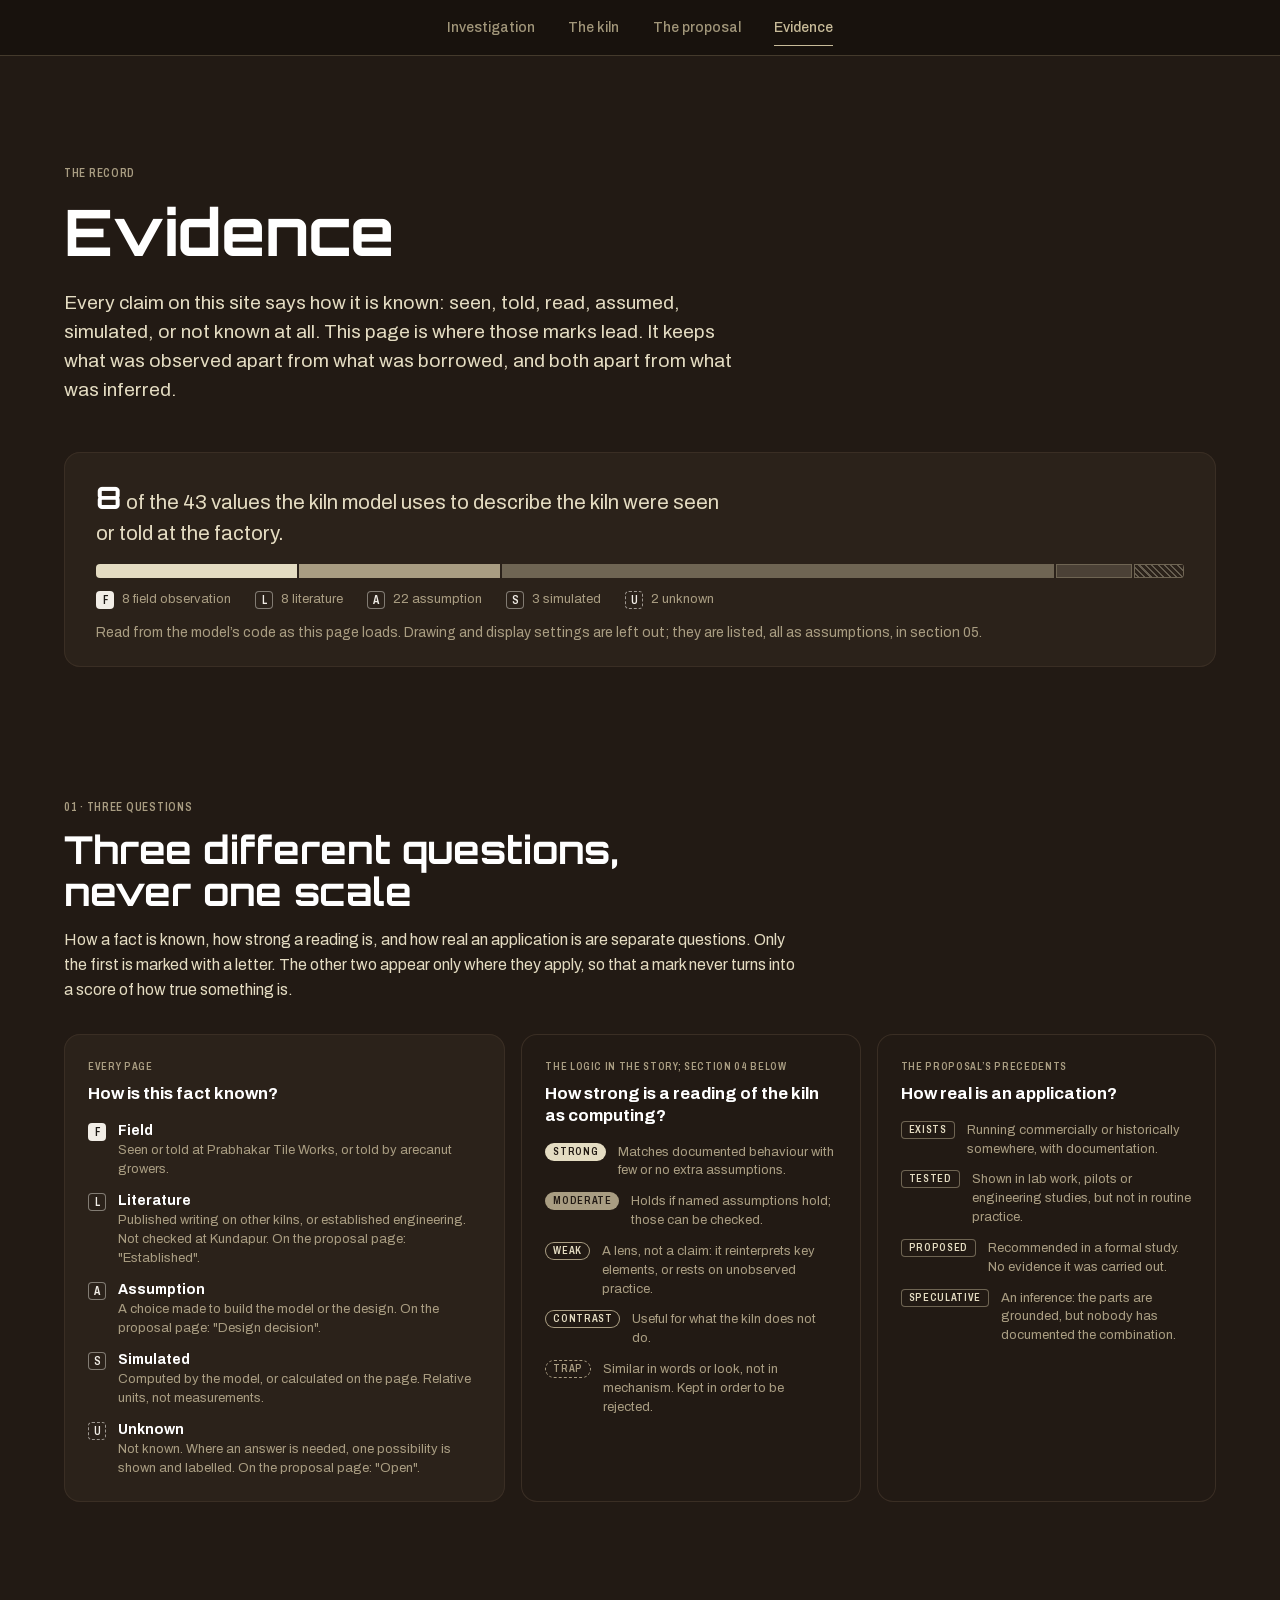
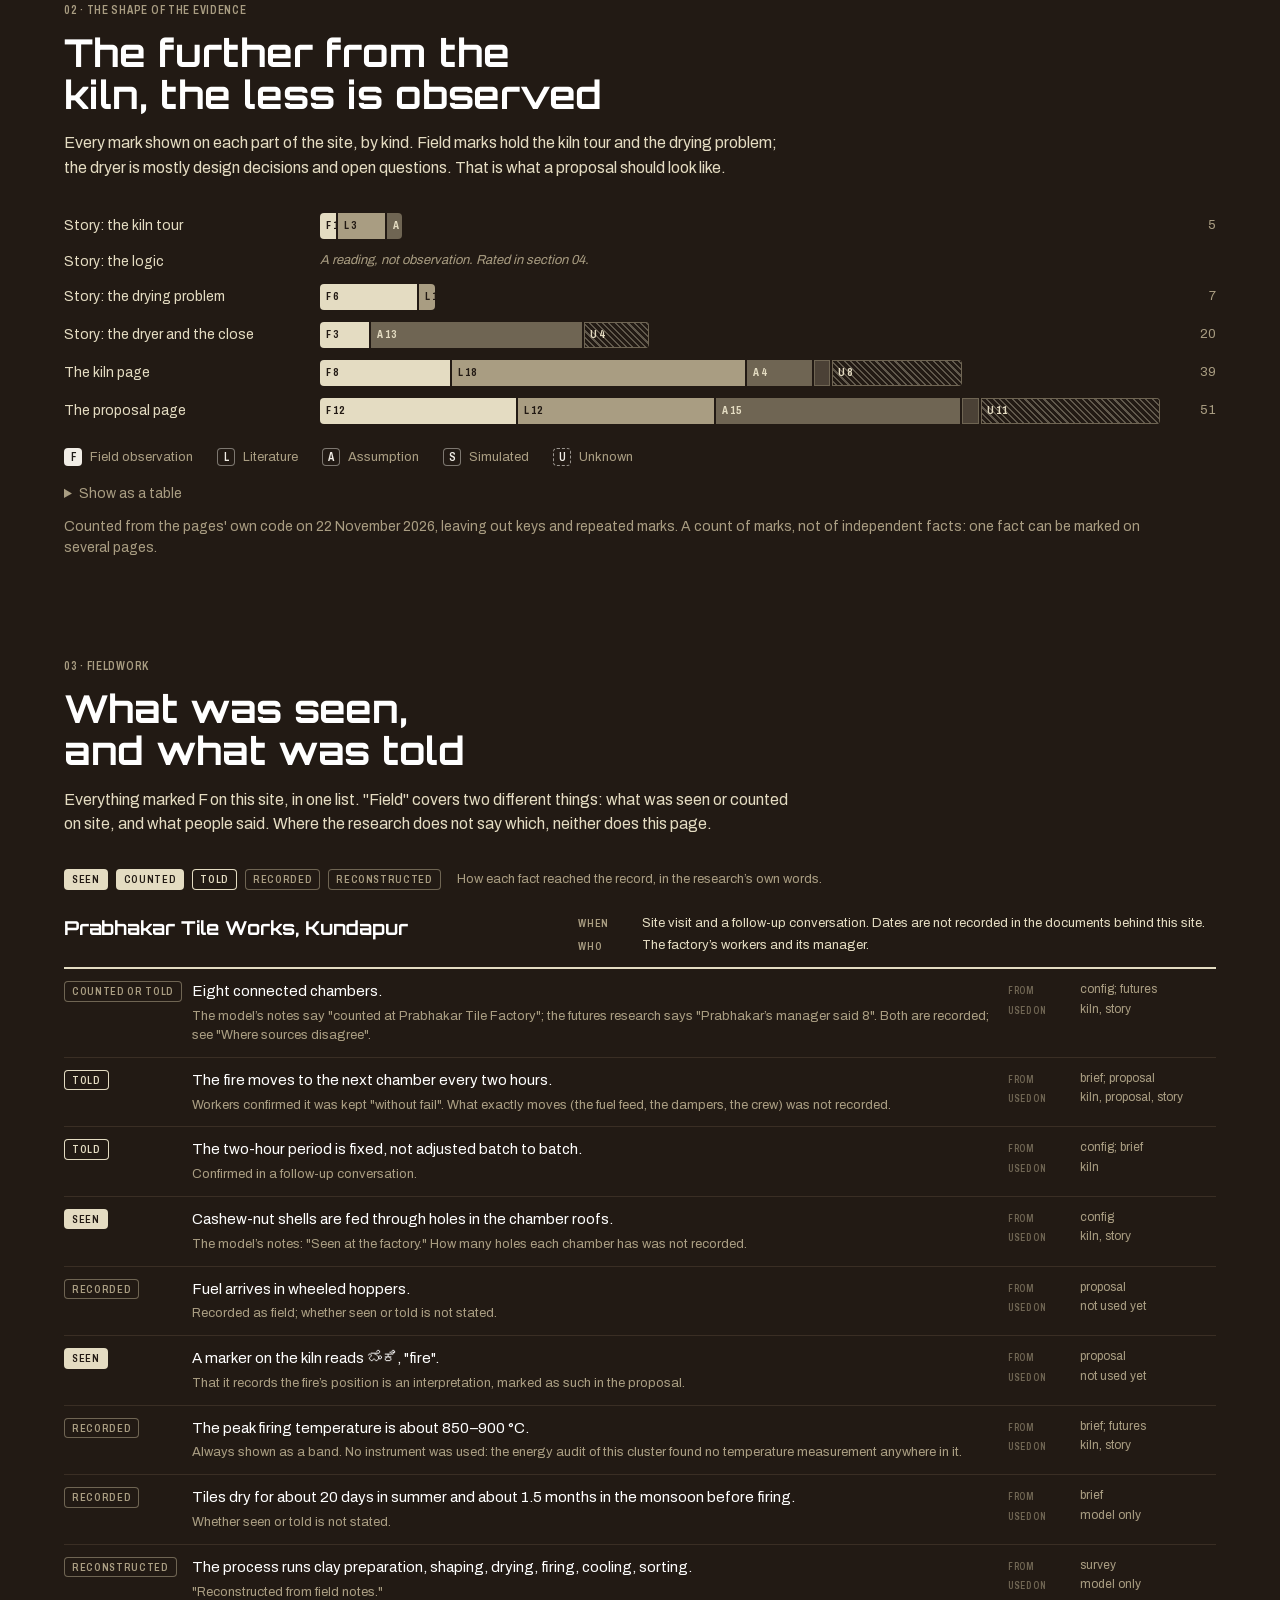
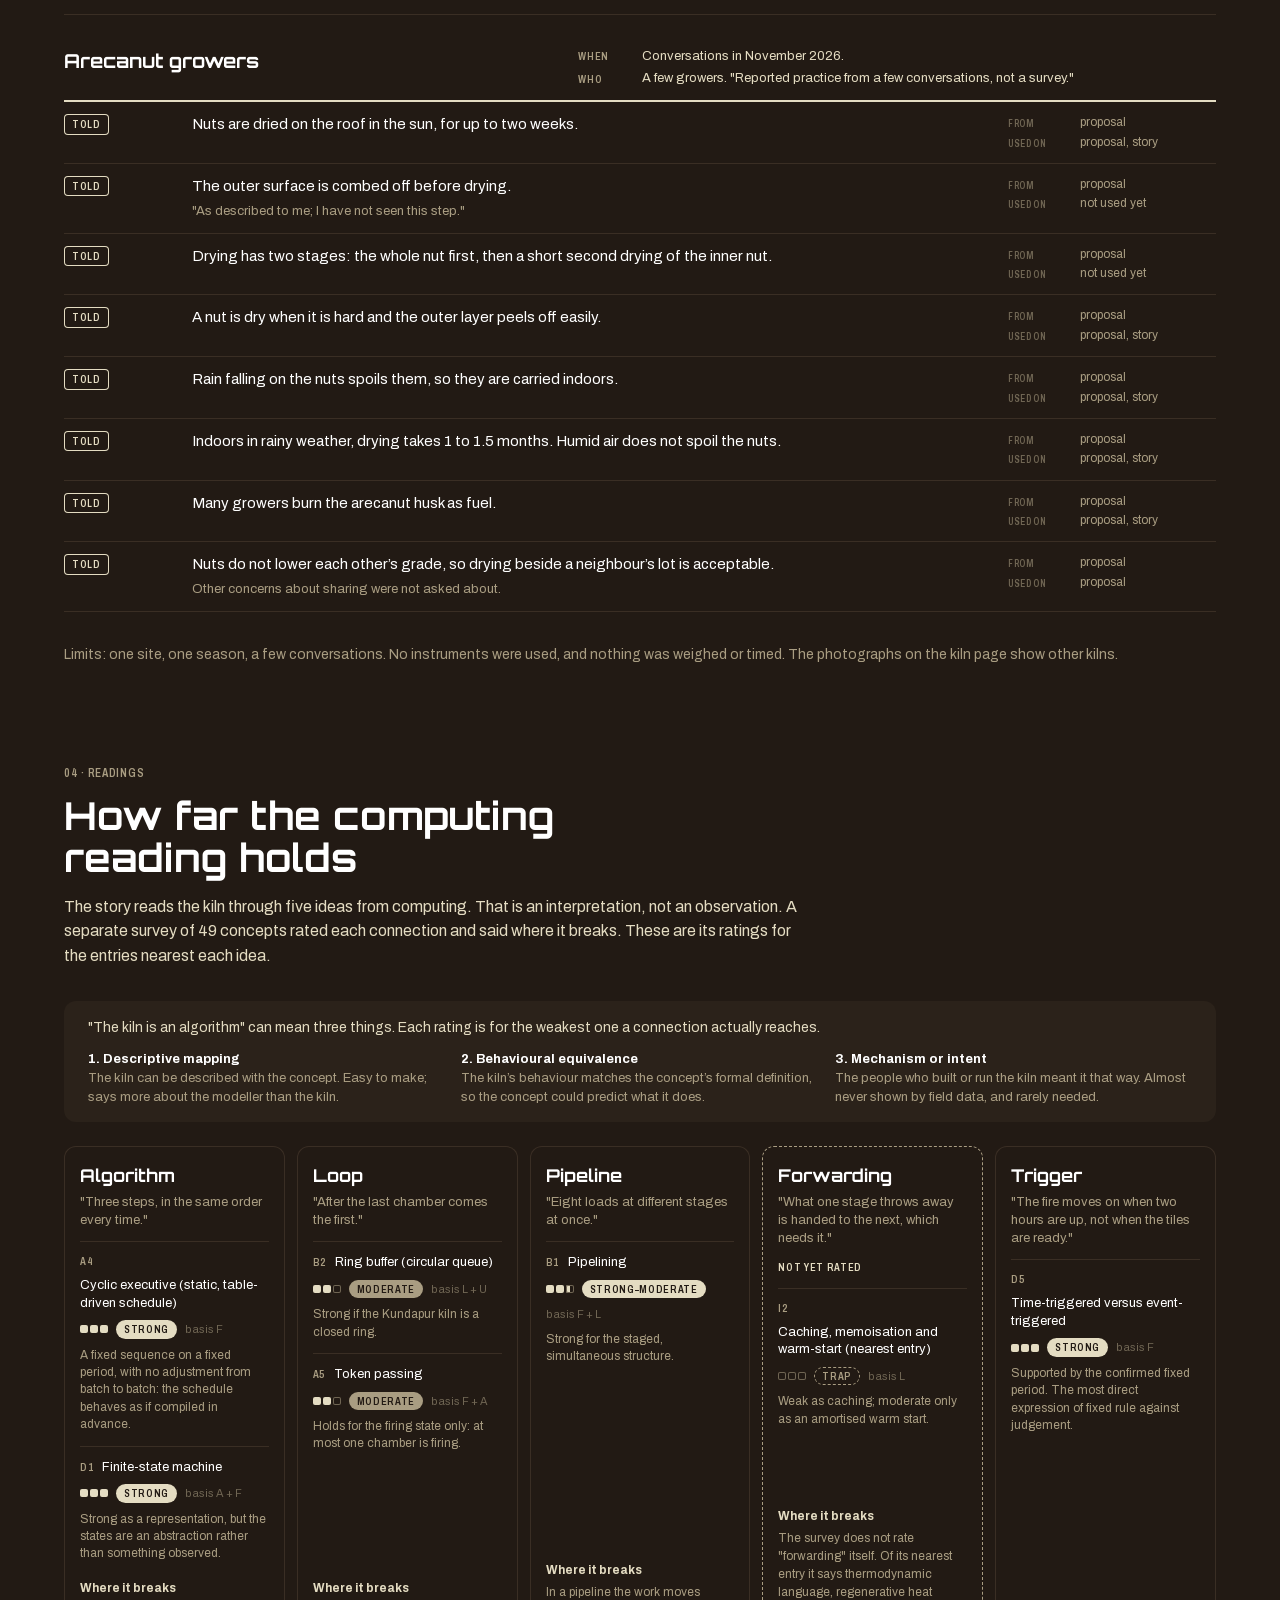
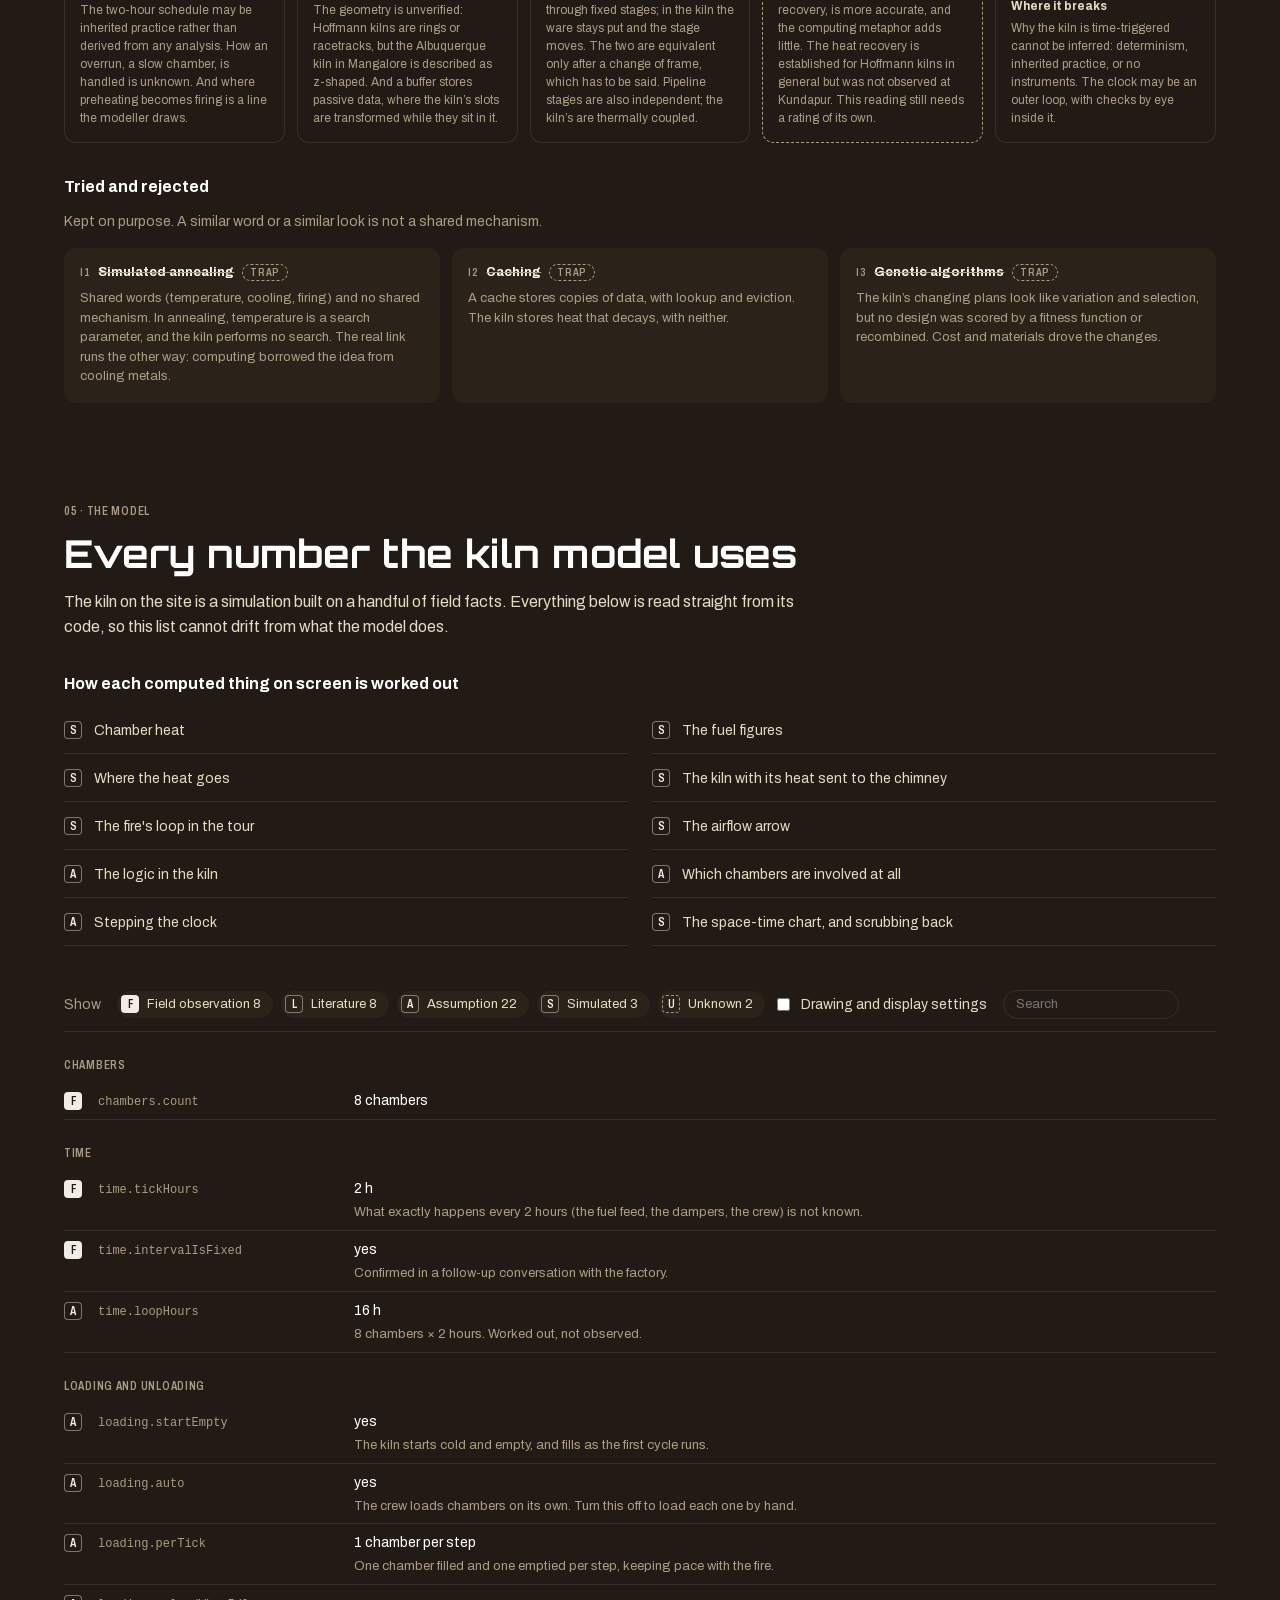
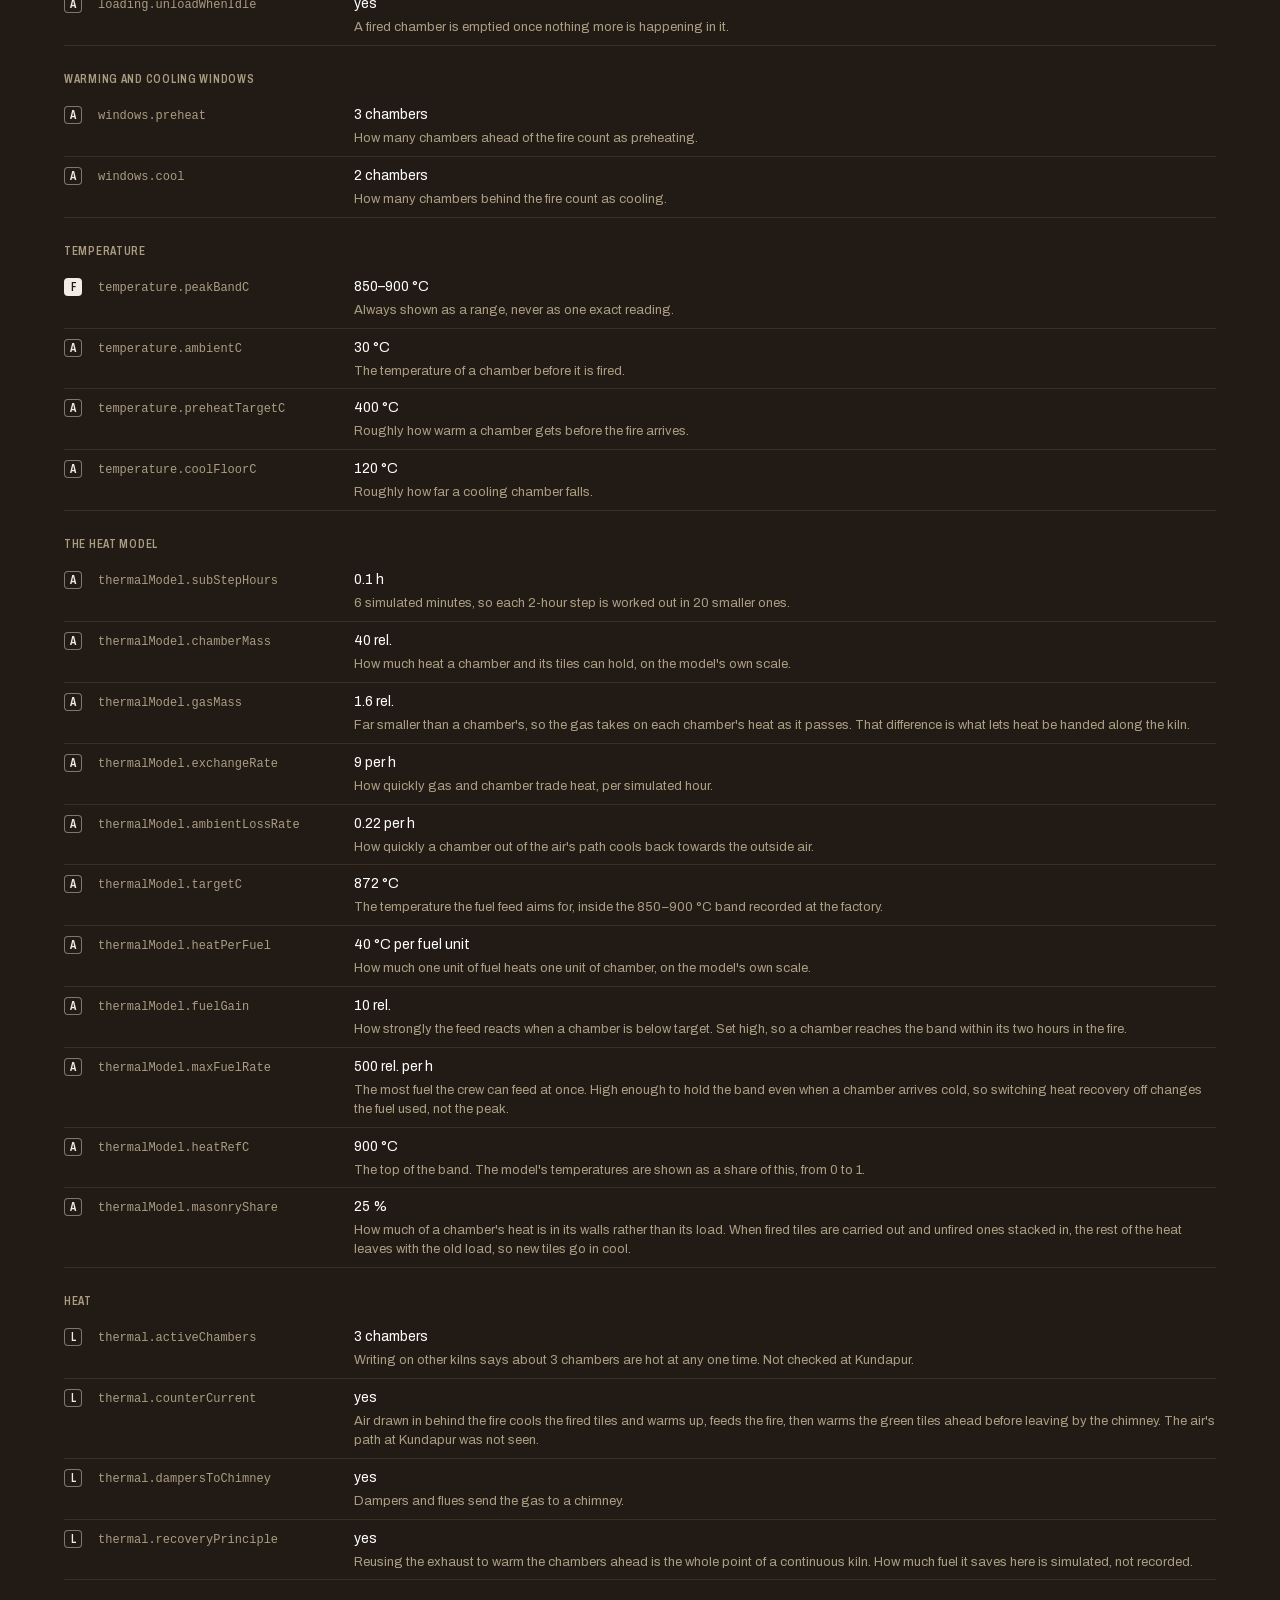
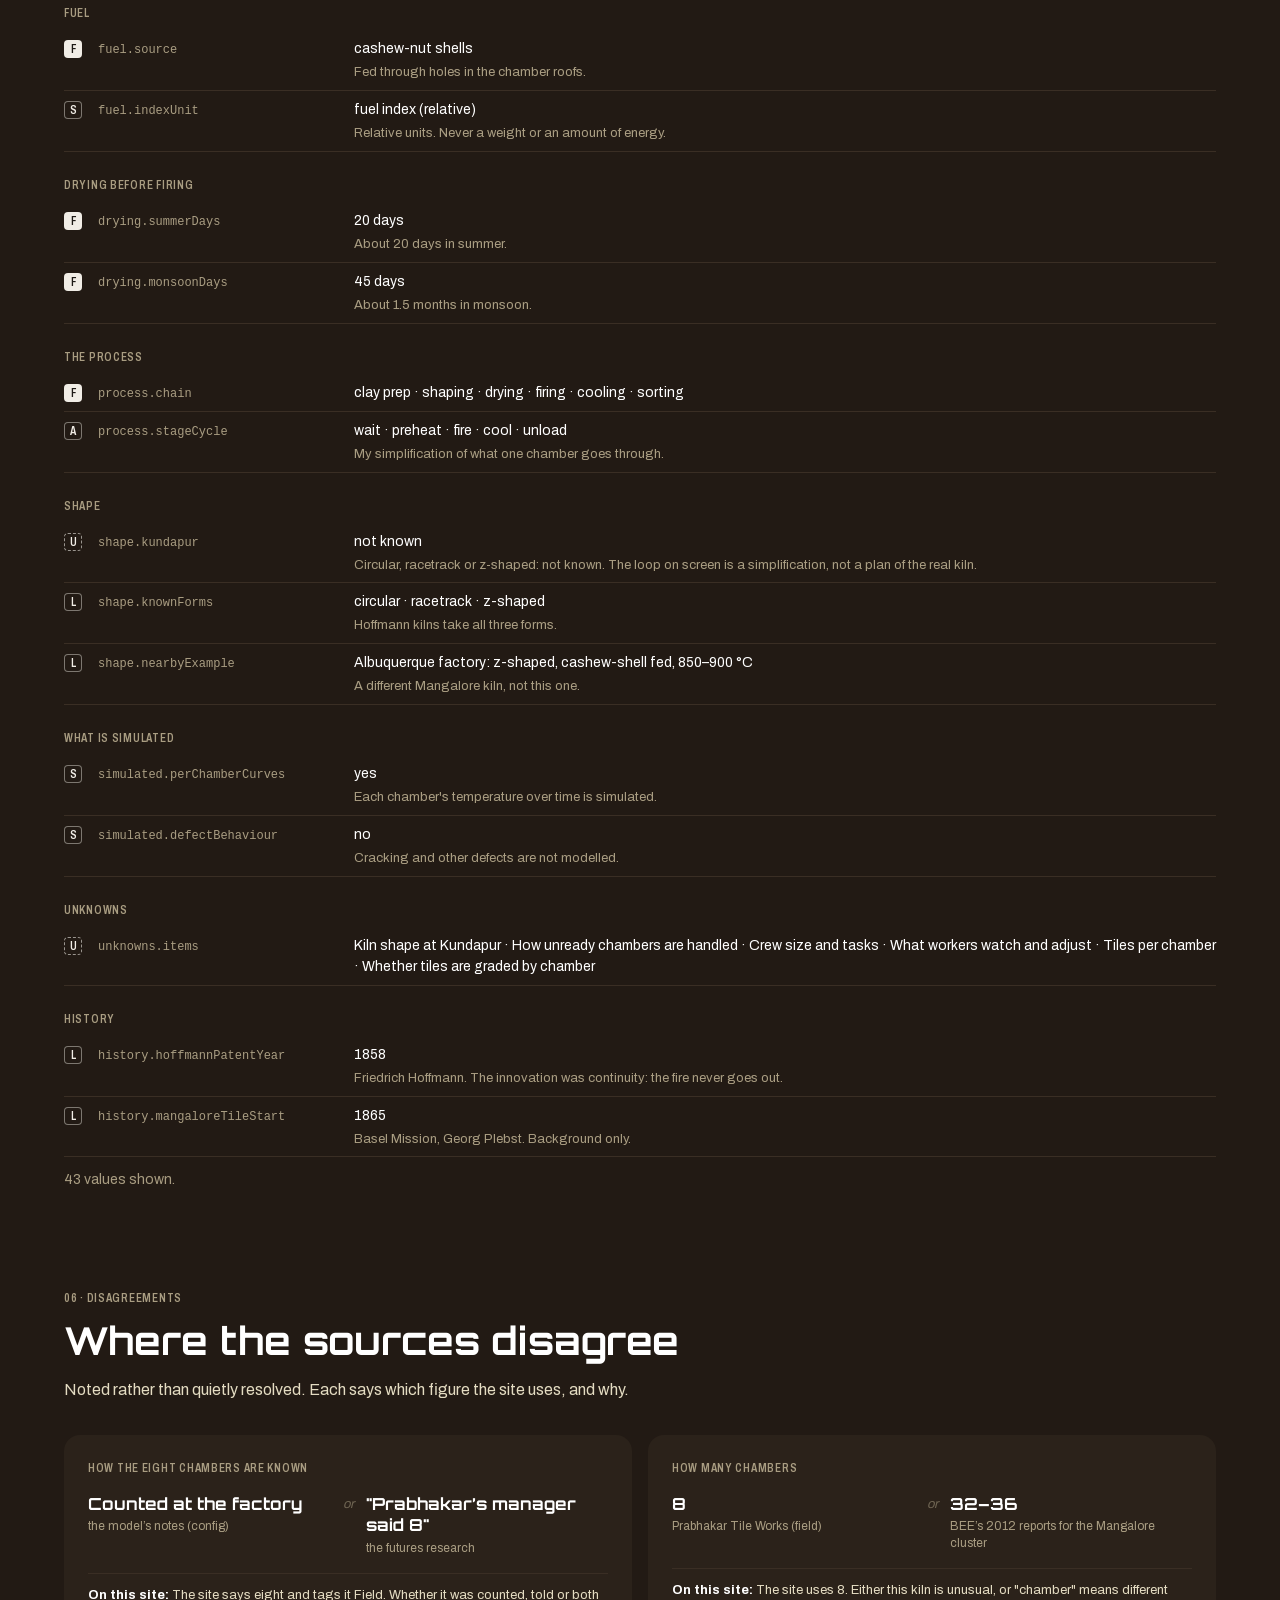
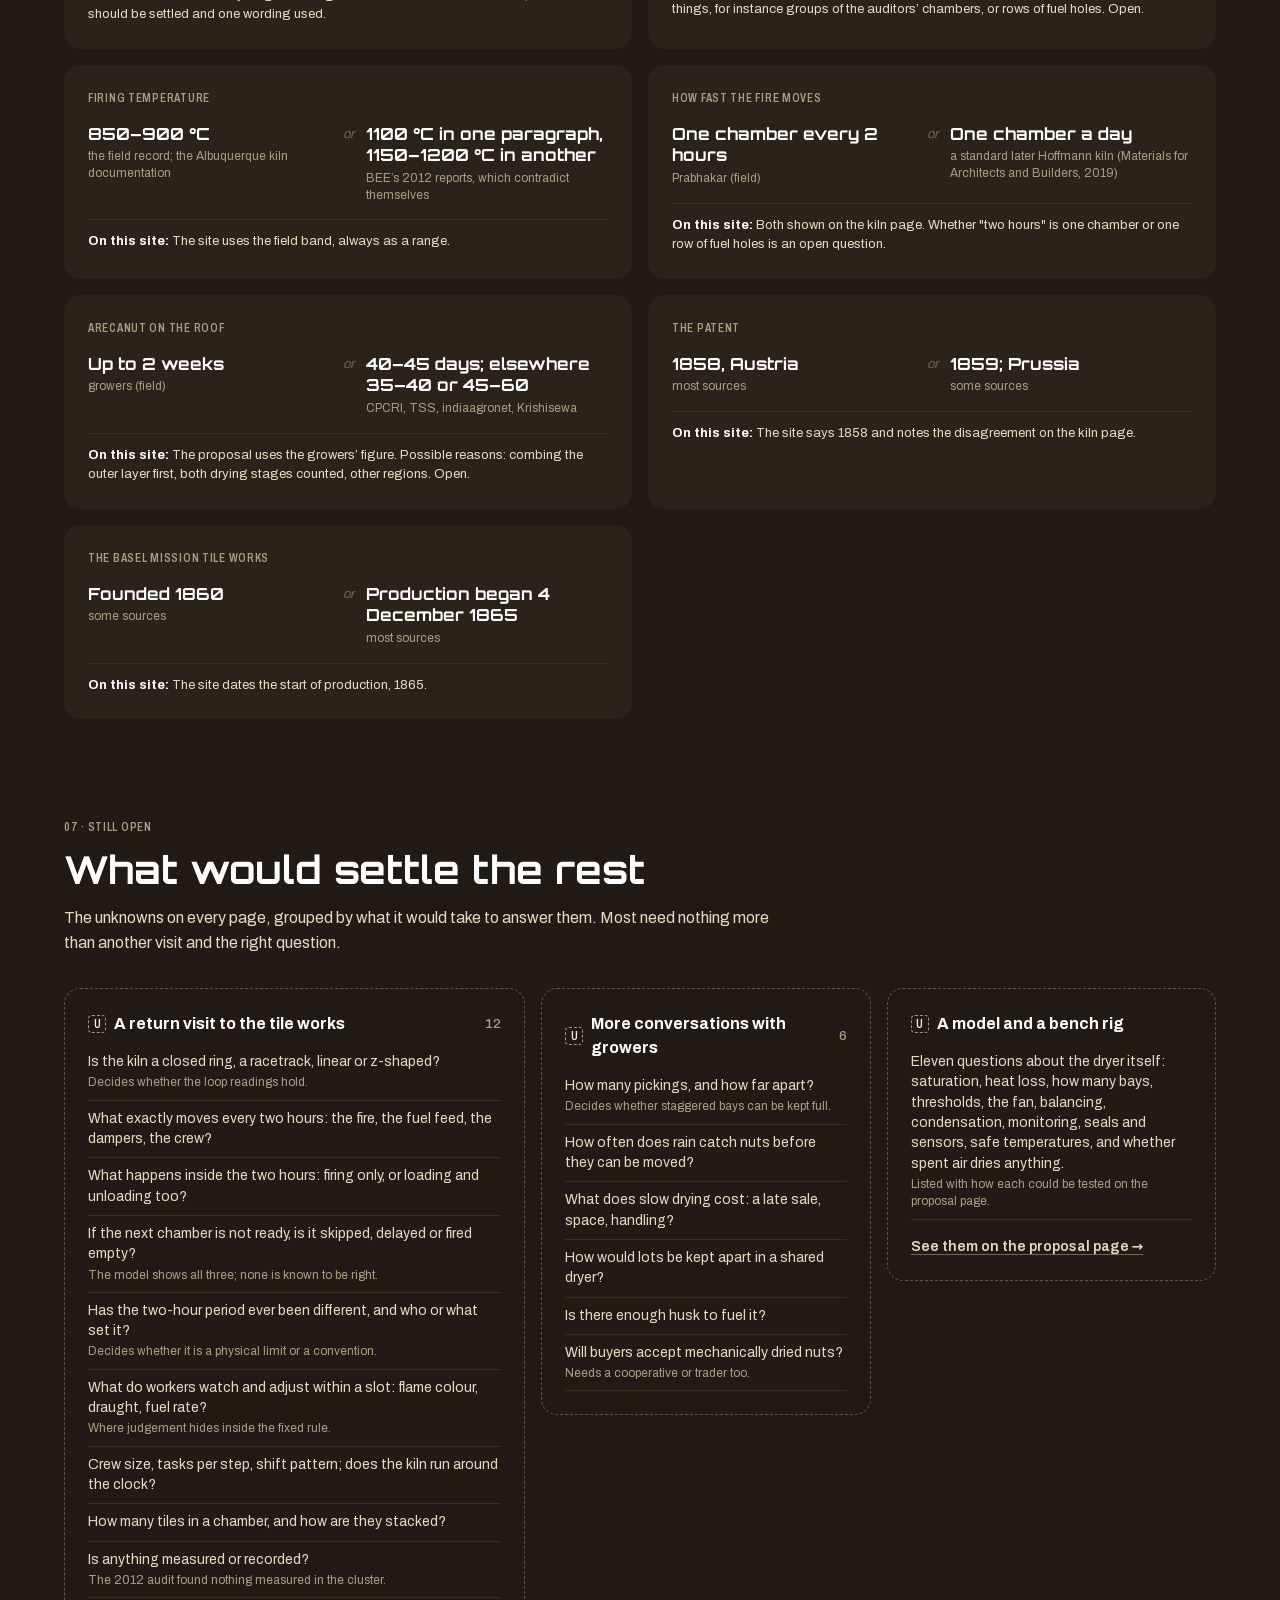
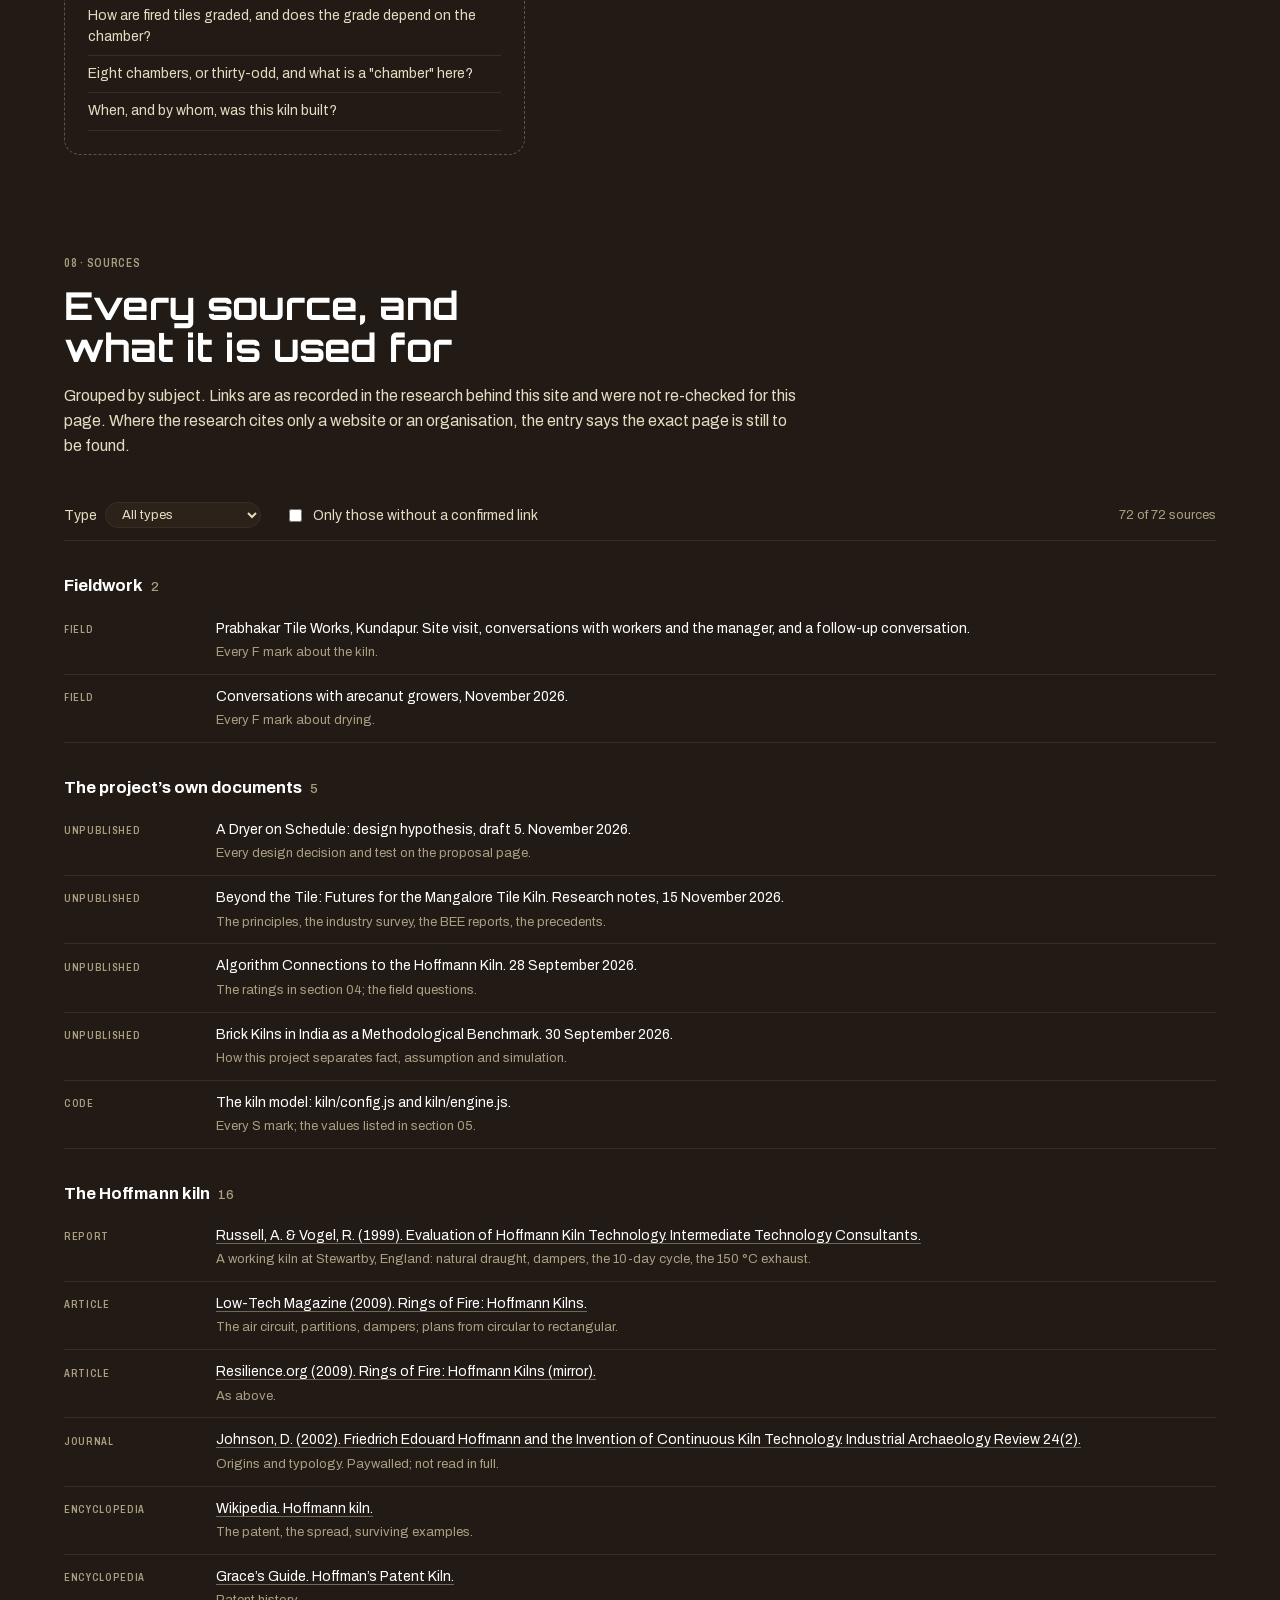
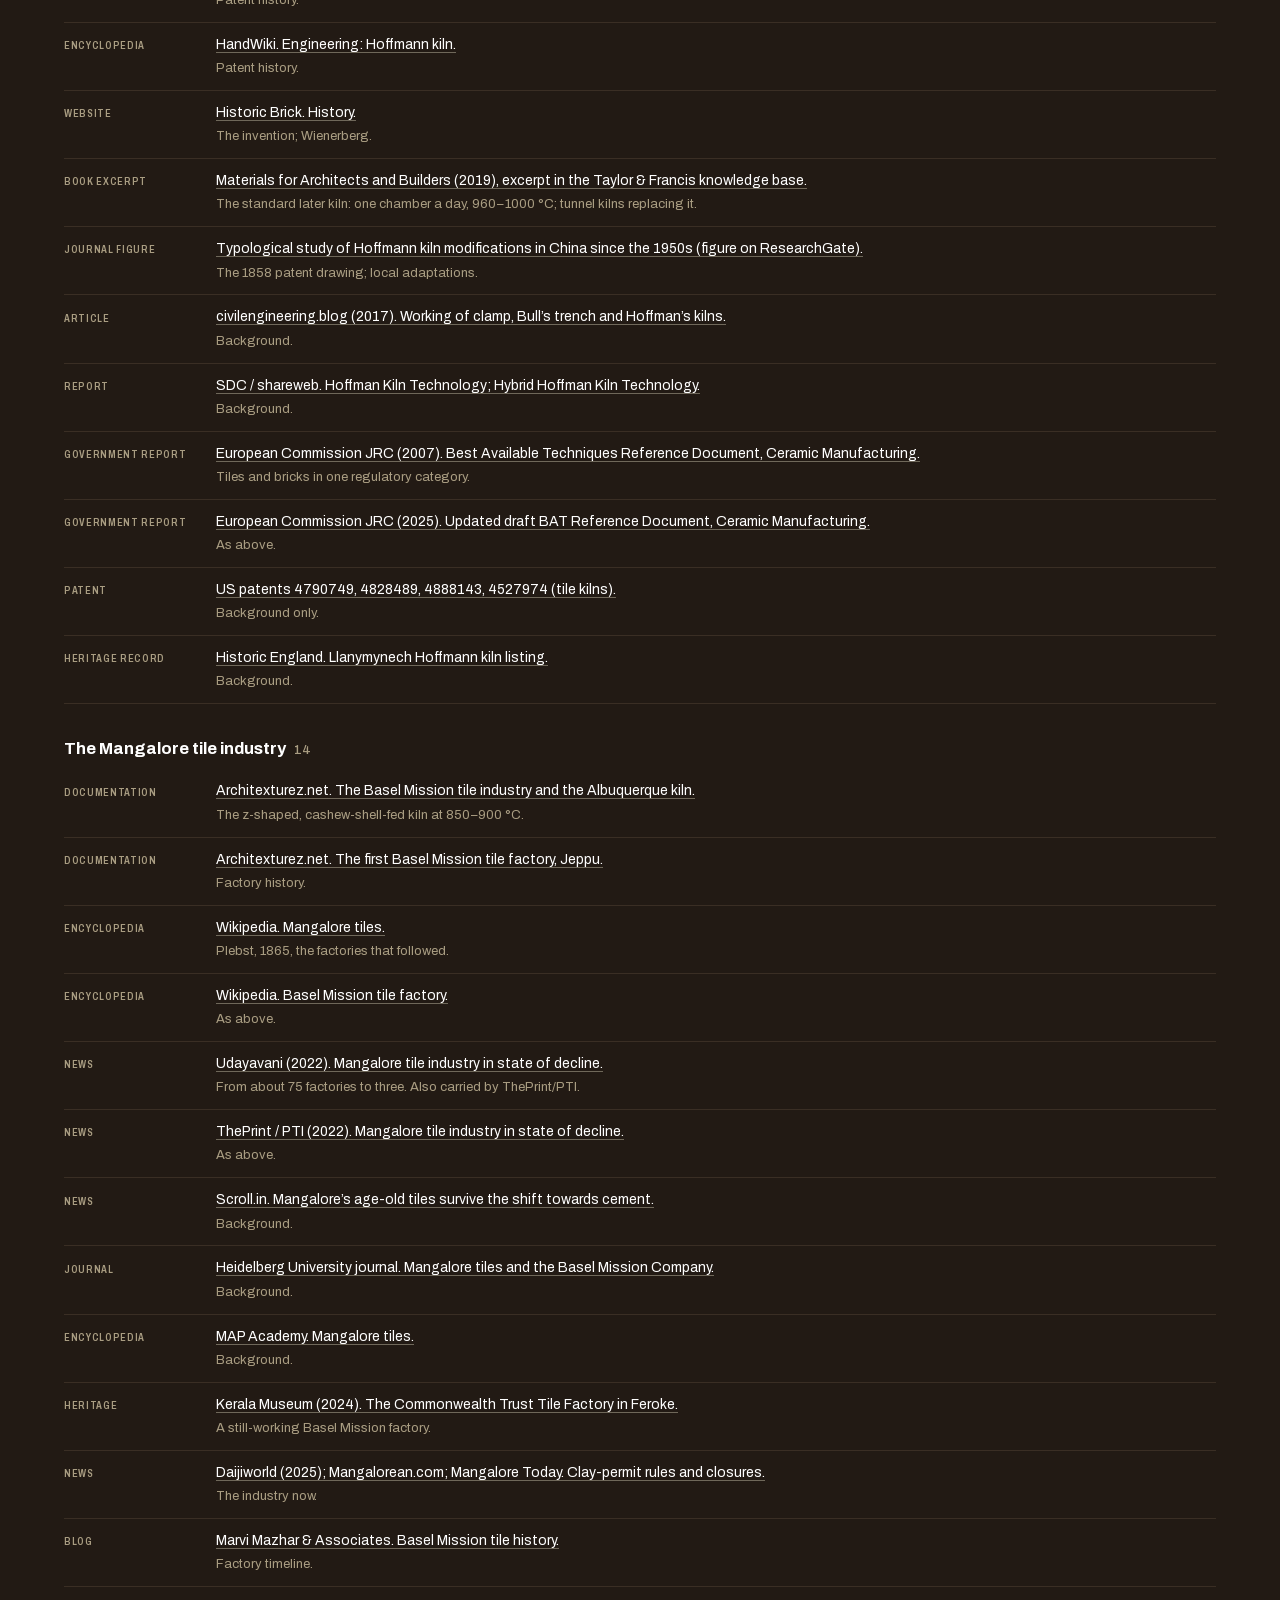
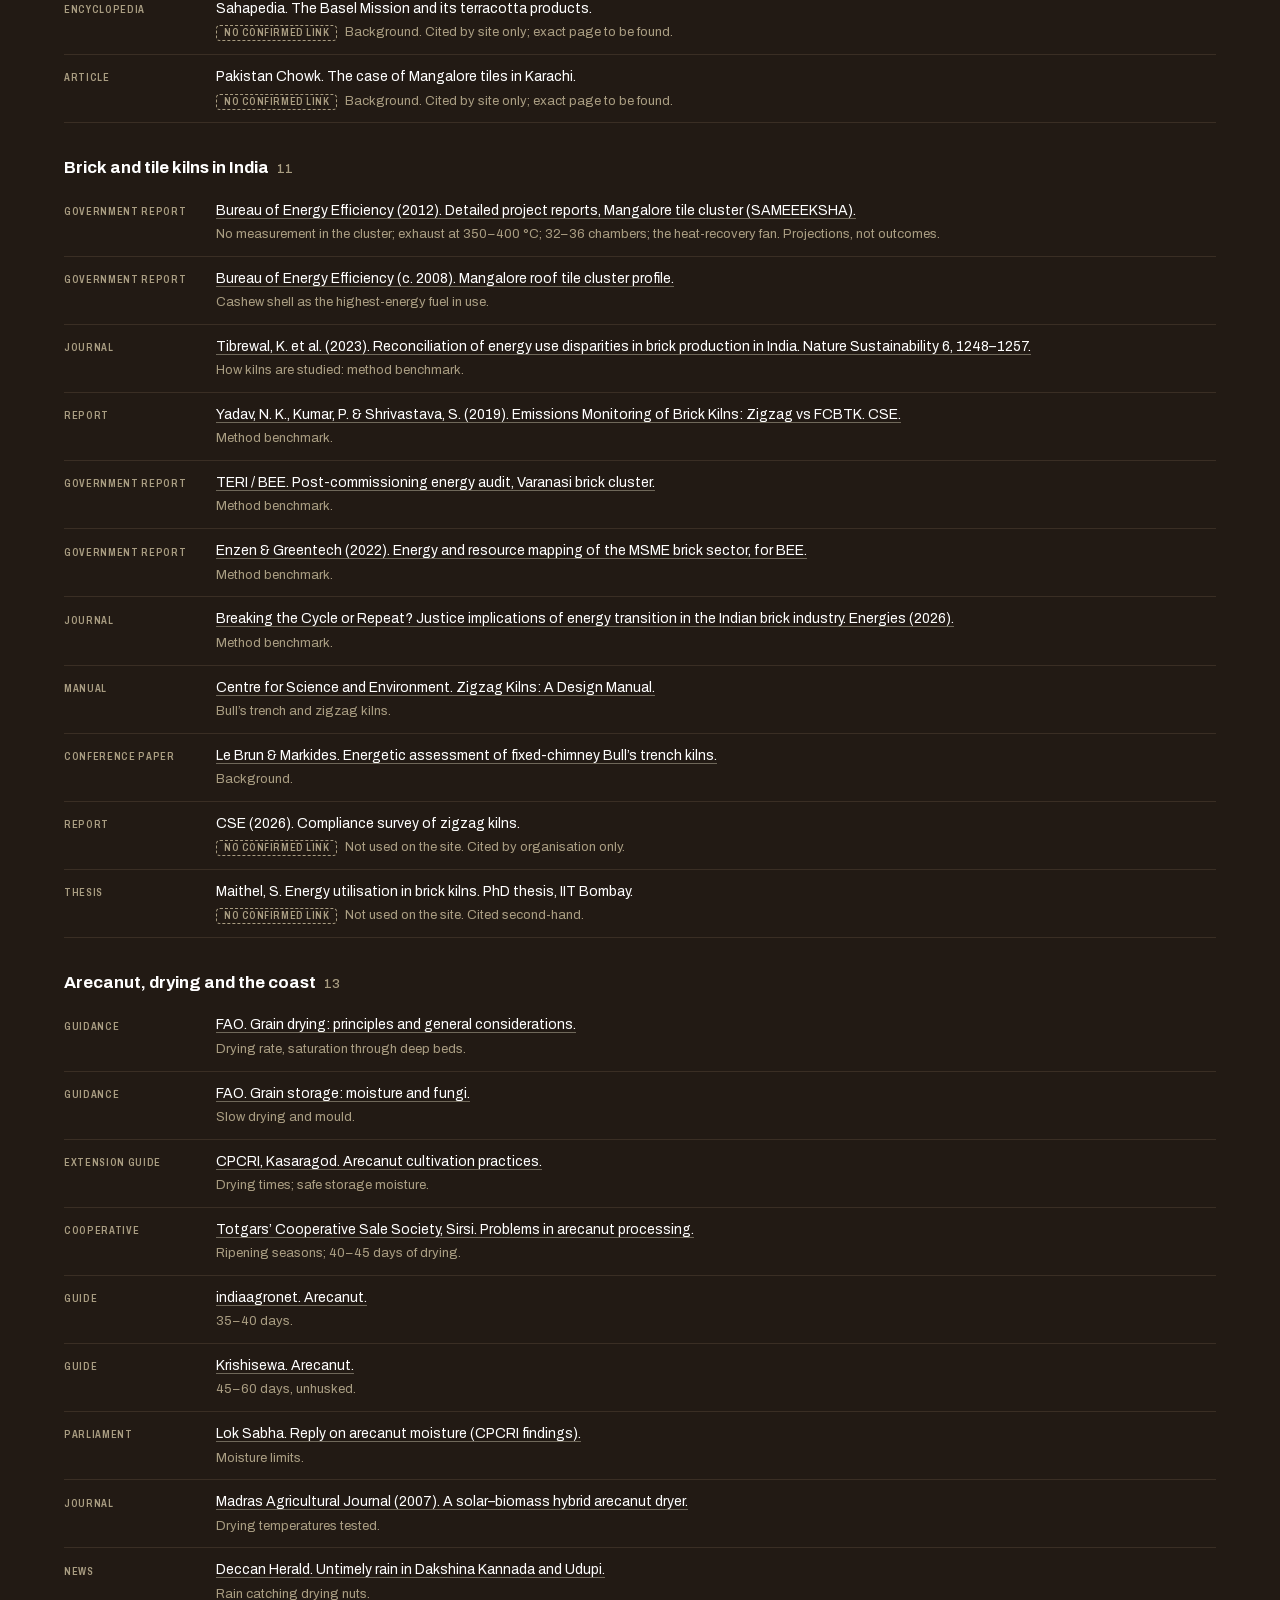
==== kiln/evidence.html @ 72f3c878 "Expand the site: kiln, proposal and evidence pages around the story The story at index.html is no lo" ====
<!DOCTYPE html>
<html lang="en">
<head>
  <meta charset="utf-8">
  <meta name="viewport" content="width=device-width, initial-scale=1">
  <title>Evidence · A Kiln on Schedule</title>
  <meta name="description" content="Where every claim on this site comes from: what was seen or told at the tile works and by growers, what comes from published research, what was assumed, simulated or is still unknown, and the full list of sources.">
  <link rel="preload" href="./vendor/fonts/archivo.woff2" as="font" type="font/woff2" crossorigin>
  <link rel="preload" href="./vendor/fonts/orbitron.woff2" as="font" type="font/woff2" crossorigin>
  <!-- One stamp for every local file: run `python3 bump-version.py` after any change. -->
  <link rel="stylesheet" href="site.css?v=20261122p">
  <link rel="stylesheet" href="evidence-page.css?v=20261122p">
  <script type="importmap">
  {
    "imports": {
      "./scroll.js": "./scroll.js?v=20261122p",
      "./nav.js": "./nav.js?v=20261122p",
      "./config.js": "./config.js?v=20261122p",
      "./evidence-data.js": "./evidence-data.js?v=20261122p",
      "./evidence-page.js": "./evidence-page.js?v=20261122p"
    }
  }
  </script>
</head>
<body class="page-evidence" data-page="evidence">
  <a class="skip-link" href="#sources">Skip to the list of sources</a>

  <main class="ev">

    <header class="ev-hero" id="top">
      <p class="ev-mark">The record</p>
      <h1 class="ev-title">Evidence</h1>
      <p class="ev-lede">Every claim on this site says how it is known: seen, told, read, assumed, simulated, or not known at all. This page is where those marks lead. It keeps what was observed apart from what was borrowed, and both apart from what was inferred.</p>
      <div class="ev-headline" id="headline"></div>
    </header>

    <nav class="ev-rail" aria-label="On this page">
      <ol>
        <li><a href="#scales"><b>01</b>Three questions</a></li>
        <li><a href="#shape"><b>02</b>The shape</a></li>
        <li><a href="#field"><b>03</b>Fieldwork</a></li>
        <li><a href="#readings"><b>04</b>Readings</a></li>
        <li><a href="#model"><b>05</b>The model</a></li>
        <li><a href="#disagree"><b>06</b>Disagreements</a></li>
        <li><a href="#open"><b>07</b>Still open</a></li>
        <li><a href="#sources"><b>08</b>Sources</a></li>
      </ol>
    </nav>

    <!-- 01 -->
    <section class="ev-sec" id="scales" aria-labelledby="scales-h">
      <header class="ev-sec-head">
        <p class="ev-num">01 · Three questions</p>
        <h2 id="scales-h">Three different questions, never one scale</h2>
        <p class="ev-sec-lede">How a fact is known, how strong a reading is, and how real an application is are separate questions. Only the first is marked with a letter. The other two appear only where they apply, so that a mark never turns into a score of how true something is.</p>
      </header>
      <div class="ev-scales" id="scale-cards"></div>
    </section>

    <!-- 02 -->
    <section class="ev-sec" id="shape" aria-labelledby="shape-h">
      <header class="ev-sec-head">
        <p class="ev-num">02 · The shape of the evidence</p>
        <h2 id="shape-h">The further from the kiln, the less is observed</h2>
        <p class="ev-sec-lede">Every mark shown on each part of the site, by kind. Field marks hold the kiln tour and the drying problem; the dryer is mostly design decisions and open questions. That is what a proposal should look like.</p>
      </header>
      <div class="ev-shape" id="shape-chart"></div>
      <details class="ev-table-toggle"><summary>Show as a table</summary><div id="shape-table"></div></details>
      <p class="ev-note">Counted from the pages' own code on 22 November 2026, leaving out keys and repeated marks. A count of marks, not of independent facts: one fact can be marked on several pages.</p>
    </section>

    <!-- 03 -->
    <section class="ev-sec" id="field" aria-labelledby="field-h">
      <header class="ev-sec-head">
        <p class="ev-num">03 · Fieldwork</p>
        <h2 id="field-h">What was seen, and what was told</h2>
        <p class="ev-sec-lede">Everything marked F on this site, in one list. "Field" covers two different things: what was seen or counted on site, and what people said. Where the research does not say which, neither does this page.</p>
      </header>
      <div class="ev-how-key" id="how-key"></div>
      <div id="field-log"></div>
      <p class="ev-note">Limits: one site, one season, a few conversations. No instruments were used, and nothing was weighed or timed. The photographs on the kiln page show other kilns.</p>
    </section>

    <!-- 04 -->
    <section class="ev-sec" id="readings" aria-labelledby="readings-h">
      <header class="ev-sec-head">
        <p class="ev-num">04 · Readings</p>
        <h2 id="readings-h">How far the computing reading holds</h2>
        <p class="ev-sec-lede">The story reads the kiln through five ideas from computing. That is an interpretation, not an observation. A separate survey of 49 concepts rated each connection and said where it breaks. These are its ratings for the entries nearest each idea.</p>
      </header>
      <div class="ev-levels" id="levels"></div>
      <div class="ev-readings" id="reading-cards"></div>
      <div class="ev-rejected">
        <h3>Tried and rejected</h3>
        <p class="ev-note">Kept on purpose. A similar word or a similar look is not a shared mechanism.</p>
        <ul id="rejected"></ul>
      </div>
    </section>

    <!-- 05 -->
    <section class="ev-sec" id="model" aria-labelledby="model-h">
      <header class="ev-sec-head">
        <p class="ev-num">05 · The model</p>
        <h2 id="model-h">Every number the kiln model uses</h2>
        <p class="ev-sec-lede">The kiln on the site is a simulation built on a handful of field facts. Everything below is read straight from its code, so this list cannot drift from what the model does.</p>
      </header>

      <div class="ev-methods" id="methods"></div>

      <div class="ev-register">
        <div class="ev-filter" role="group" aria-label="Show values marked">
          <span>Show</span>
          <div id="filter"></div>
          <label class="ev-search"><span class="ev-sr">Search values</span><input type="search" id="search" placeholder="Search"></label>
        </div>
        <div id="register"></div>
        <p class="ev-note" id="register-count"></p>
      </div>
    </section>

    <!-- 06 -->
    <section class="ev-sec" id="disagree" aria-labelledby="disagree-h">
      <header class="ev-sec-head">
        <p class="ev-num">06 · Disagreements</p>
        <h2 id="disagree-h">Where the sources disagree</h2>
        <p class="ev-sec-lede">Noted rather than quietly resolved. Each says which figure the site uses, and why.</p>
      </header>
      <div class="ev-disagree" id="disagree-list"></div>
    </section>

    <!-- 07 -->
    <section class="ev-sec" id="open" aria-labelledby="open-h">
      <header class="ev-sec-head">
        <p class="ev-num">07 · Still open</p>
        <h2 id="open-h">What would settle the rest</h2>
        <p class="ev-sec-lede">The unknowns on every page, grouped by what it would take to answer them. Most need nothing more than another visit and the right question.</p>
      </header>
      <div class="ev-open" id="open-list"></div>
    </section>

    <!-- 08 -->
    <section class="ev-sec" id="sources" aria-labelledby="sources-h">
      <header class="ev-sec-head">
        <p class="ev-num">08 · Sources</p>
        <h2 id="sources-h">Every source, and what it is used for</h2>
        <p class="ev-sec-lede">Grouped by subject. Links are as recorded in the research behind this site and were not re-checked for this page. Where the research cites only a website or an organisation, the entry says the exact page is still to be found.</p>
      </header>
      <div class="ev-src-tools">
        <label><span>Type</span><select id="src-type"></select></label>
        <label class="ev-check"><input type="checkbox" id="src-missing"> Only those without a confirmed link</label>
        <p class="ev-src-count" id="src-count" aria-live="polite"></p>
      </div>
      <div id="source-list"></div>
    </section>

    <section class="ev-sec ev-sec--end" aria-label="Where next">
      <nav class="ev-doors">
        <a class="ev-door" href="./index.html"><span class="ev-door-k">The story</span><span class="ev-door-t">What can an old kiln teach us about designing new systems?</span></a>
        <a class="ev-door" href="./kiln.html"><span class="ev-door-k">The kiln</span><span class="ev-door-t">How the original system works.</span></a>
        <a class="ev-door" href="./proposal.html"><span class="ev-door-k">The proposal</span><span class="ev-door-t">The Drying Cycle, and what remains to be tested.</span></a>
      </nav>
    </section>
  </main>

  <script type="module">import './evidence-page.js';</script>
</body>
</html>
---- kiln/site.css ----
/**
 * site.css — what every page of the site shares: the two faces and the
 * tokens (palette, type scale, spacing, panels), plus the site navigation
 * and the evidence chip. Loaded first by every page; each page's own sheet
 * (style.css for the story, kiln-page.css, ...) builds on it.
 *
 * The palette's rules are written up in style.css's header and hold on every
 * page: heat colours only for heat, the air tone only for air, purple only
 * for whatever does the controlling.
 */

@font-face {
  font-family: "Archivo";
  src: url("./vendor/fonts/archivo.woff2") format("woff2");
  font-weight: 100 900;
  font-stretch: 62% 125%;
  font-style: normal;
  font-display: swap;
}

/* Orbitron — the landing headline only (.intro-title). Vendored like Archivo
   so the exhibition laptop needs no network: vendor/fonts/orbitron.woff2,
   from @fontsource-variable/orbitron 5.1.1, SIL OFL (OFL-orbitron.txt). */
@font-face {
  font-family: "Orbitron";
  src: url("./vendor/fonts/orbitron.woff2") format("woff2");
  font-weight: 400 900;
  font-style: normal;
  font-display: swap;
}

:root {
  /* --- ground: soot. Warm near-black, never neutral grey. --- */
  --soot:        #16120d;
  --soot-raised: #1e1913;
  --kiln-floor: #2B2622;   /* inside the ring of chambers (views/ring.js) */
  --paper: #2e2c29;        /* the blueprint's paper (views/intro.js, views/ring.js) */
  --hairline:    #2b241b;
  --hairline-firm: #443a2c;

  /* --- the second ground: clay. The reading column and the bar. --- */
  --clay:      #221a14;
  --clay-line: #3a2e24;

  /* --- the mineral key: sand. Structure, raster marks, type. --- */
  --sand:        #c8bb99;
  --sand-bright: #e4dcc2;
  --sand-dim:    #8a7f66;
  --sand-faint:  #574e3e;

  /**
   * The heat ramp, ordered coolest (0) to hottest (4).
   * THE ONLY CHROMA ON THE PAGE. Reserved for
   * temperature — if a thing is not hot, it may not use these.
   *
   * One exception: produce. Ripe arecanut is this colour in life
   * (views/problem.js), so it keeps it, but only ever as a lit, shaded
   * fruit, never as a flat field, so it cannot be read as heat.
   *
   * NOT a blackbody ramp, and deliberately so. Section 9 asks for dull red ->
   * orange -> yellow-white, which is how incandescence really works: a cooling
   * ember is dull red, a furnace at peak glows yellow-white. This inverts that,
   * putting red at the fire and yellow out at the cooler chambers.
   *
   * It is a diagrammatic convention rather than a physical one, taken from the
   * kiln section drawing this view is modelled on, where the hottest zone is
   * drawn red and the cooling run fades through orange to yellow. Chosen for
   * legibility; worth knowing it is a drawing decision, not optics.
   */
  --heat-0: #ffe9a3;   /* barely warm */
  --heat-1: #ffd24a;
  --heat-2: #f9a826;
  --heat-3: #ef6c1a;
  --heat-4: #d8321a;   /* the fire */

  /**
   * One cool pale tone, RESERVED FOR AIR. Nothing else may use it.
   *
   * Two versions of the same tone, not two colours: `--air` is fresh air
   * drawn in, `--air-spent` is the same air on its way out, desaturated
   * towards grey. Gas that has already given up its heat should not look
   * identical to gas about to collect it.
   */
  --air:       #9db4b8;
  --air-spent: #a5a39b;
  --air-dim: #53666a;

  /* --- type: one family, two widths --- */
  --font-display: "Archivo", system-ui, -apple-system, "Helvetica Neue", sans-serif;
  /* Only for text that IS code: the config paths in the details sheet. */
  --font-mono: ui-monospace, "SF Mono", Menlo, "Roboto Mono", monospace;

  --fs-micro:  0.75rem;    /* markings on the kiln */
  --fs-small:  0.875rem;   /* supporting text */
  --fs-body:   0.9375rem;
  --fs-lead:   1.25rem;    /* what is happening */
  --fs-figure: 1.75rem;    /* the fuel figures and the clock */

  --track-wide: 0.18em;
  --track-tight: -0.02em;

  --measure: 60ch;

  /* Spacing: a 4px grid, in rem. Every margin, padding and gap uses one. */
  --space-1: 0.25rem;
  --space-2: 0.5rem;
  --space-3: 0.75rem;
  --space-4: 1rem;
  --space-5: 1.5rem;
  --space-6: 2rem;
  --space-7: 3rem;

  /* ---- one visual language: shared by every section's panels, chips, type
     and motion. Change a value here and the whole story follows. ---- */
  --r-chip: 4px;
  --r-panel: 16px;
  --r-pill: 999px;
  --ink-hi: #f1ede6;                       /* primary text on a dark panel */
  --ink-mid: #b9b4ab;                      /* secondary text on a dark panel */
  --panel-bg: rgba(26, 22, 18, 0.84);      /* a panel of words over the scene */
  --panel-bg-soft: rgba(26, 22, 18, 0.56); /* a slip behind a drawing's labels */
  --panel-blur: blur(14px) saturate(1.1);
  --panel-edge: inset 0 0 0 1px rgba(255, 255, 255, 0.07);
  --panel-shadow: 0 18px 40px -22px rgba(0, 0, 0, 0.6);
  --ease-out: cubic-bezier(0.19, 0.8, 0.22, 1);
  --title-hero: clamp(2.2rem, 5vw, 4.6rem);    /* the question the page asks */
  --title-xl: clamp(1.75rem, 3.75vw, 4.25rem); /* a section's opening line */
  --title-lg: clamp(1.6rem, 3vw, 2.8rem);      /* a card or passage title */
  --title-md: clamp(1.4rem, 2.4vw, 2.2rem);    /* a figure's heading */
}

/* --------------------------------------------------------------------------
   The site bar (nav.js). One bar on every page: the wordmark painted wide at
   the left, the four pages, and the evidence switch where a page has one.
   The current page is marked by an underline, never a colour: colour on
   this site means heat, air or control.
   -------------------------------------------------------------------------- */
.site-nav {
  position: fixed;
  top: 0;
  left: 0;
  right: 0;
  z-index: 50;
  /* Three columns: an empty one, the links, the end slot. The two outer
     columns are equal, so the links sit on the centre of the screen
     whether or not the page has something at the right end. */
  display: grid;
  grid-template-columns: minmax(0, 1fr) auto minmax(0, 1fr);
  align-items: center;
  gap: var(--space-4);
  height: 3.5rem;
  padding: 0 clamp(var(--space-4), 3vw, var(--space-6));
  color: var(--sand);
  font-family: var(--font-display);
  background: rgba(22, 18, 13, 0.82);
  -webkit-backdrop-filter: var(--panel-blur);
  backdrop-filter: var(--panel-blur);
  border-bottom: 1px solid var(--hairline-firm);
  transition: transform 420ms var(--ease-out), background-color 300ms linear,
    border-color 300ms linear, color 300ms linear;
}
.site-nav.is-hidden { transform: translateY(-110%); }
/* At the very top of the story the bar sits on the opening's clay, bare. */
.site-nav[data-tone="light"]:not(.is-over) {
  background: transparent;
  -webkit-backdrop-filter: none;
  backdrop-filter: none;
  border-bottom-color: transparent;
  color: #1d1915;
}

.site-nav-links { grid-column: 2; min-width: 0; }
.site-nav-links ul {
  display: flex;
  justify-content: center;
  gap: clamp(var(--space-4), 2.6vw, var(--space-7));
  margin: 0;
  padding: 0;
  list-style: none;
}
.site-nav-link {
  position: relative;
  display: inline-flex;
  align-items: baseline;
  gap: 0.4em;
  padding: var(--space-2) 0;
  color: inherit;
  font-size: var(--fs-small);
  font-weight: 500;
  text-decoration: none;
  white-space: nowrap;
  opacity: 0.78;
  transition: opacity 160ms linear;
}
a.site-nav-link:hover,
.site-nav-link[aria-current="page"] { opacity: 1; }
.site-nav-link[aria-current="page"]::after {
  content: "";
  position: absolute;
  left: 0;
  right: 0;
  bottom: 0;
  height: 1.5px;
  background: currentColor;
}
.site-nav-link[aria-disabled="true"] { opacity: 0.42; cursor: default; }
.site-nav-link small {
  font-size: 0.6875rem;
  font-stretch: 72%;
  font-weight: 600;
  letter-spacing: 0.04em;
  text-transform: uppercase;
}
a.site-nav-link:focus-visible {
  outline: 2px solid var(--sand-bright);
  outline-offset: 4px;
  border-radius: 2px;
}

.site-nav-end { grid-column: 3; justify-self: end; }
/* The pill was laid out for the dashboard's grid; in the bar it just sits. */
.site-nav-end .pill { grid-column: auto; }

@media (max-width: 760px) {
  .site-nav-links ul { gap: var(--space-4); }
  .site-nav-link small { display: none; }
}
/* Too narrow to centre the links and keep the switch beside them: the links
   take the full width on a row of their own, under the switch. */
@media (max-width: 560px) {
  .site-nav {
    grid-template-columns: minmax(0, 1fr);
    height: auto;
    row-gap: 0;
    padding-block: var(--space-2);
  }
  .site-nav-links { grid-column: 1; grid-row: 2; }
  .site-nav-links ul { gap: var(--space-3); overflow-x: auto; scrollbar-width: none; }
  .site-nav-link { font-size: 0.8125rem; }
  .site-nav-end { grid-column: 1; grid-row: 1; }
}

@media (prefers-reduced-motion: reduce) {
  .site-nav { transition: none; }
}

/* --------------------------------------------------------------------------
   The evidence chip, for every page but the story (which has its own,
   older chips). One letter in a small box; Field is the only one filled,
   because it is the firmest ground; Unknown is dashed, because it is a hole.
   A chip that names a claim with an entry on the evidence page is a link.
   -------------------------------------------------------------------------- */
.chip {
  display: inline-flex;
  align-items: center;
  justify-content: center;
  flex: none;
  width: 1.5em;
  height: 1.5em;
  border-radius: var(--r-chip);
  box-shadow: inset 0 0 0 1px rgba(236, 232, 225, 0.45);
  color: var(--ink-hi);
  font-family: var(--font-display);
  font-size: var(--fs-micro);
  font-stretch: 72%;
  font-weight: 600;
  font-style: normal;
  line-height: 1;
  text-decoration: none;
  vertical-align: 0.1em;
}
.chip[data-ev="F"] { background: var(--ink-hi); box-shadow: none; color: #1d1915; }
a.chip { cursor: pointer; transition: transform 120ms var(--ease-out); }
a.chip:hover { transform: translateY(-1px); }
a.chip:focus-visible { outline: 2px solid currentColor; outline-offset: 2px; }
.chip[data-ev="U"] { box-shadow: none; outline: 1px dashed rgba(236, 232, 225, 0.6); outline-offset: -1px; }
---- kiln/evidence-page.css ----
/**
 * evidence-page.css — "Evidence".
 *
 * Its identity is the ledger: the story's reading ground (--clay), sand
 * type, ruled rows, and almost no motion. The letter chips are the page's
 * main colour, because they are what it is about. The F/L/A/S/U fills used
 * in the bars below are tints of sand and clay only: none of them borrows
 * heat, air or the control purple, since none of them means those things.
 */

html, body { margin: 0; }
.page-evidence {
  --e-ground: #221a14;
  --e-raised: #2b221a;
  --e-line: #3a2e24;
  --e-ink: #e4dcc2;
  --e-soft: #a99d82;
  --e-faint: #6f6553;
  --ev-F: #e4dcc2;
  --ev-L: #a99d82;
  --ev-A: #6f6553;
  --ev-S: #4b4136;
  --ev-U: transparent;
  background: var(--e-ground);
  color: var(--e-ink);
  font-family: var(--font-display);
  font-size: var(--fs-body);
  line-height: 1.5;
  -webkit-font-smoothing: antialiased;
}
.page-evidence *, .page-evidence *::before, .page-evidence *::after { box-sizing: border-box; }
.skip-link { position: absolute; top: var(--space-2); left: var(--space-2); z-index: 60; padding: var(--space-2) var(--space-4); background: var(--e-ink); color: var(--e-ground); transform: translateY(-200%); }
.skip-link:focus { transform: none; }
.ev-sr { position: absolute; width: 1px; height: 1px; overflow: hidden; clip: rect(0 0 0 0); white-space: nowrap; }

.ev {
  display: block;
  width: min(72rem, 100% - 2 * clamp(1rem, 4vw, 3rem));
  margin: 0 auto;
  padding-top: var(--nav-h, 3.5rem);
}
.ev a { color: inherit; text-decoration-color: rgba(228, 220, 194, 0.4); text-underline-offset: 0.18em; }
.ev a:hover { text-decoration-color: currentColor; }

.ev-mark, .ev-num, .ev-scale-where, .ev-how, .ev-field dt, .ev-log-meta dt, .ev-code, .ev-src-type, .ev-unrated, .ev-grade, .ev-rate {
  font-stretch: 72%;
  font-weight: 600;
  letter-spacing: 0.06em;
  text-transform: uppercase;
}

/* ===========================================================================
   Opening
   =========================================================================== */
.ev-hero { padding: clamp(4rem, 12vh, 7.5rem) 0 var(--space-6); }
.ev-mark { margin: 0 0 var(--space-4); color: var(--e-soft); font-size: var(--fs-micro); }
.ev-title { margin: 0; color: #fff; font-family: "Orbitron", var(--font-display); font-size: var(--title-hero); font-weight: 700; line-height: 1.05; }
.ev-lede { max-width: 42rem; margin: var(--space-5) 0 0; font-size: clamp(1.1rem, 1.5vw, 1.35rem); line-height: 1.5; text-wrap: pretty; }
.ev-headline { margin-top: var(--space-7); padding: var(--space-5) var(--space-6); border-radius: var(--r-panel); background: var(--e-raised); box-shadow: inset 0 0 0 1px var(--e-line); }
.ev-headline-big { margin: 0 0 var(--space-4); max-width: 40rem; font-size: clamp(1.1rem, 1.6vw, 1.45rem); line-height: 1.4; }
.ev-headline-big b { color: #fff; font-family: "Orbitron", var(--font-display); font-size: 1.5em; }

/* The proportion bar: one segment per kind, sand to clay, Unknown hatched. */
.ev-bar { display: flex; gap: 2px; height: 14px; border-radius: 4px; overflow: hidden; }
.ev-seg { position: relative; display: flex; align-items: center; min-width: 3px; }
.ev-seg--F { background: var(--ev-F); }
.ev-seg--L { background: var(--ev-L); }
.ev-seg--A { background: var(--ev-A); }
.ev-seg--S { background: var(--ev-S); box-shadow: inset 0 0 0 1px var(--e-faint); }
.ev-seg--U { background: repeating-linear-gradient(45deg, transparent 0 3px, rgba(228, 220, 194, 0.32) 3px 4.5px); box-shadow: inset 0 0 0 1px var(--e-faint); }
.ev-seg i { padding-left: 6px; color: var(--e-ground); font-size: 0.6875rem; font-style: normal; font-weight: 700; font-stretch: 72%; white-space: nowrap; overflow: hidden; }
.ev-seg--A i, .ev-seg--S i, .ev-seg--U i { color: var(--e-ink); }
.ev-bar-key { display: flex; flex-wrap: wrap; gap: var(--space-2) var(--space-5); margin: var(--space-3) 0 0; padding: 0; list-style: none; font-size: 0.8125rem; color: var(--e-soft); }
.ev-bar-key li { display: inline-flex; gap: var(--space-2); align-items: center; }

/* ---- rail ---- */
.ev-rail { display: none; }
@media (min-width: 1500px) {
  .ev-rail { display: block; position: fixed; top: 50%; left: clamp(1rem, 2vw, 2rem); transform: translateY(-50%); z-index: 5; }
  .ev-rail ol { margin: 0; padding: 0; list-style: none; display: grid; gap: var(--space-1); }
  .ev-rail a { display: flex; gap: var(--space-2); padding: var(--space-1) 0; color: var(--e-soft); font-size: 0.75rem; text-decoration: none; opacity: 0.6; }
  .ev-rail a b { font-weight: 600; font-variant-numeric: tabular-nums; }
  .ev-rail a:hover, .ev-rail a.is-current { color: #fff; opacity: 1; }
}

/* ===========================================================================
   Sections
   =========================================================================== */
.ev-sec { padding: clamp(4rem, 11vh, 7rem) 0 0; scroll-margin-top: var(--nav-h, 3.5rem); }
.ev-sec-head { max-width: 46rem; margin-bottom: var(--space-6); }
.ev-num { margin: 0 0 var(--space-3); color: var(--e-soft); font-size: var(--fs-micro); }
.ev-sec-head h2 { margin: 0; color: #fff; font-family: "Orbitron", var(--font-display); font-size: var(--title-lg); font-weight: 700; line-height: 1.1; text-wrap: balance; }
.ev-sec-lede { margin: var(--space-4) 0 0; font-size: clamp(1rem, 1.2vw, 1.125rem); line-height: 1.55; text-wrap: pretty; }
.ev-note { margin: var(--space-3) 0 0; color: var(--e-soft); font-size: var(--fs-small); line-height: 1.5; text-wrap: pretty; }
.ev-check { display: inline-flex; gap: var(--space-2); align-items: center; font-size: var(--fs-small); cursor: pointer; }
.ev-check input { accent-color: var(--e-ink); }
.ev-table-toggle { margin-top: var(--space-4); }
.ev-table-toggle summary { color: var(--e-soft); font-size: var(--fs-small); cursor: pointer; }
.ev-table { width: 100%; margin-top: var(--space-3); border-collapse: collapse; font-size: var(--fs-small); font-variant-numeric: tabular-nums; }
.ev-table th, .ev-table td { padding: var(--space-2) var(--space-3) var(--space-2) 0; border-bottom: 1px solid var(--e-line); text-align: left; }
.ev-table thead th { color: var(--e-soft); font-weight: 500; }

/* ===========================================================================
   01 Scales
   =========================================================================== */
.ev-scales { display: grid; grid-template-columns: 1.3fr 1fr 1fr; gap: var(--space-4); }
.ev-scale { padding: var(--space-5); border-radius: var(--r-panel); box-shadow: inset 0 0 0 1px var(--e-line); }
.ev-scale--main { background: var(--e-raised); }
.ev-scale-where { margin: 0 0 var(--space-2); color: var(--e-soft); font-size: 0.6875rem; }
.ev-scale h3 { margin: 0 0 var(--space-4); color: #fff; font-size: 1.05rem; font-weight: 700; line-height: 1.3; }
.ev-scale ul { display: grid; gap: var(--space-3); margin: 0; padding: 0; list-style: none; }
.ev-scale li { display: grid; grid-template-columns: auto 1fr; gap: var(--space-3); align-items: start; font-size: 0.8125rem; line-height: 1.45; border-radius: 8px; scroll-margin: 6rem; }
.ev-scale li b { display: block; color: #fff; font-size: var(--fs-small); }
.ev-scale li span:not(.chip):not(.ev-rate):not(.ev-grade) { color: var(--e-soft); }
.ev-scale li .chip { margin-top: 2px; }
/* A chip on another page lands here. */
.is-target { animation: ev-land 2.4s var(--ease-out); }
@keyframes ev-land { 0%, 30% { background: rgba(228, 220, 194, 0.16); box-shadow: 0 0 0 6px rgba(228, 220, 194, 0.16); } 100% { background: transparent; box-shadow: 0 0 0 6px transparent; } }

.ev-rate { display: inline-block; padding: 1px var(--space-2); border-radius: var(--r-pill); font-size: 0.6875rem; white-space: nowrap; box-shadow: inset 0 0 0 1px var(--e-soft); color: var(--e-ink); }
.ev-rate--strong { background: var(--e-ink); color: var(--e-ground); box-shadow: none; }
.ev-rate--moderate { background: var(--e-soft); color: var(--e-ground); box-shadow: none; }
.ev-rate--trap { box-shadow: none; outline: 1px dashed var(--e-soft); outline-offset: -1px; color: var(--e-soft); }
.ev-grade { display: inline-block; padding: 1px var(--space-2); border-radius: var(--r-chip); font-size: 0.6875rem; white-space: nowrap; box-shadow: inset 0 0 0 1px var(--e-faint); }

/* ===========================================================================
   02 Shape
   =========================================================================== */
.ev-shape { display: grid; gap: var(--space-3); }
.ev-shape-row { display: grid; grid-template-columns: 15rem minmax(0, 1fr) 2.5rem; gap: var(--space-4); align-items: center; }
.ev-shape-name { font-size: var(--fs-small); }
.ev-shape-bar { display: flex; gap: 2px; height: 26px; border-radius: 4px; overflow: hidden; }
.ev-shape-bar .ev-seg:focus-visible { outline: 2px solid #fff; outline-offset: -2px; }
.ev-shape-none { color: var(--e-soft); font-size: 0.8125rem; font-style: italic; }
.ev-shape-total { color: var(--e-soft); font-size: 0.8125rem; text-align: right; font-variant-numeric: tabular-nums; }

/* ===========================================================================
   03 Fieldwork
   =========================================================================== */
.ev-how-key { display: flex; flex-wrap: wrap; gap: var(--space-2); align-items: center; margin-bottom: var(--space-5); }
.ev-how-note { margin-left: var(--space-2); color: var(--e-soft); font-size: 0.8125rem; }
.ev-how { display: inline-block; width: max-content; padding: 2px var(--space-2); border-radius: var(--r-chip); font-size: 0.6875rem; }
.ev-how--seen, .ev-how--counted { background: var(--e-ink); color: var(--e-ground); }
.ev-how--told { box-shadow: inset 0 0 0 1px var(--e-ink); }
.ev-how--recorded, .ev-how--reconstructed, .ev-how--either { box-shadow: inset 0 0 0 1px var(--e-faint); color: var(--e-soft); }
.ev-field { margin-bottom: var(--space-6); }
.ev-field-head { display: grid; grid-template-columns: minmax(0, 1fr) minmax(0, 1.3fr); gap: var(--space-5); padding-bottom: var(--space-3); border-bottom: 2px solid var(--e-ink); }
.ev-field-head h3 { margin: 0; color: #fff; font-family: "Orbitron", var(--font-display); font-size: clamp(1.1rem, 1.5vw, 1.35rem); font-weight: 700; }
.ev-field-head dl { display: grid; gap: var(--space-1); margin: 0; font-size: 0.8125rem; }
.ev-field-head dl > div { display: grid; grid-template-columns: 3.5rem 1fr; gap: var(--space-2); }
.ev-field dt { color: var(--e-soft); font-size: 0.6875rem; padding-top: 0.15em; }
.ev-field dd { margin: 0; line-height: 1.45; }
.ev-log { margin: 0; padding: 0; list-style: none; }
.ev-log > li { display: grid; grid-template-columns: 7rem minmax(0, 1fr) 13rem; gap: var(--space-4); padding: var(--space-3) 0; border-bottom: 1px solid var(--e-line); align-items: start; }
.ev-log-fact { margin: 0; color: #fff; line-height: 1.45; }
.ev-log-detail { margin: var(--space-1) 0 0; color: var(--e-soft); font-size: 0.8125rem; line-height: 1.45; }
.ev-log-meta { display: grid; gap: 2px; margin: 0; font-size: 0.75rem; }
.ev-log-meta > div { display: grid; grid-template-columns: 4rem 1fr; gap: var(--space-2); }
.ev-log-meta dt { color: var(--e-faint); font-size: 0.625rem; padding-top: 0.2em; }
.ev-log-meta dd { margin: 0; color: var(--e-soft); }

/* ===========================================================================
   04 Readings
   =========================================================================== */
.ev-levels { margin-bottom: var(--space-5); padding: var(--space-4) var(--space-5); border-radius: 12px; background: var(--e-raised); }
.ev-levels-h { margin: 0 0 var(--space-3); font-size: var(--fs-small); }
.ev-levels ol { display: grid; grid-template-columns: repeat(3, 1fr); gap: var(--space-4); margin: 0; padding: 0; list-style: none; font-size: 0.8125rem; line-height: 1.45; }
.ev-levels b { display: block; color: #fff; }
.ev-levels span { color: var(--e-soft); }
.ev-readings { display: grid; grid-template-columns: repeat(5, minmax(0, 1fr)); gap: var(--space-3); }
.ev-reading { display: flex; flex-direction: column; padding: var(--space-4); border-radius: 12px; box-shadow: inset 0 0 0 1px var(--e-line); }
.ev-reading.is-unrated { box-shadow: none; outline: 1px dashed var(--e-soft); outline-offset: -1px; }
.ev-reading header h3 { margin: 0; color: #fff; font-family: "Orbitron", var(--font-display); font-size: 1.1rem; font-weight: 700; }
.ev-reading header p { margin: var(--space-1) 0 var(--space-3); color: var(--e-soft); font-size: 0.8125rem; line-height: 1.4; }
.ev-unrated { margin: 0 0 var(--space-3); color: var(--e-ink); font-size: 0.6875rem; }
.ev-entries { display: grid; gap: var(--space-3); margin: 0; padding: 0; list-style: none; }
.ev-entries li { padding-top: var(--space-3); border-top: 1px solid var(--e-line); }
.ev-entry-top { display: flex; flex-wrap: wrap; gap: var(--space-2); align-items: baseline; margin: 0; font-size: 0.8125rem; line-height: 1.35; }
.ev-code { color: var(--e-soft); font-size: 0.6875rem; }
.ev-entry-name { color: #fff; }
.ev-entry-rate { display: flex; flex-wrap: wrap; gap: var(--space-2); align-items: center; margin: var(--space-2) 0 0; }
.ev-basis { color: var(--e-faint); font-size: 0.6875rem; }
.ev-entry-why { margin: var(--space-2) 0 0; color: var(--e-soft); font-size: 0.75rem; line-height: 1.45; }
.ev-meter { display: inline-flex; gap: 2px; }
.ev-meter i { width: 8px; height: 8px; border-radius: 2px; box-shadow: inset 0 0 0 1px var(--e-faint); }
.ev-meter i.is-on { background: var(--e-ink); box-shadow: none; }
.ev-meter i.is-half { background: linear-gradient(90deg, var(--e-ink) 50%, transparent 50%); }
.ev-breaks { margin-top: auto; padding-top: var(--space-4); }
.ev-breaks b { display: block; margin-bottom: var(--space-1); color: var(--e-ink); font-size: 0.75rem; }
.ev-breaks p { margin: 0; color: var(--e-soft); font-size: 0.75rem; line-height: 1.5; }
.ev-rejected { margin-top: var(--space-6); }
.ev-rejected h3 { margin: 0; color: #fff; font-size: 1rem; font-weight: 700; }
.ev-rejected ul { display: grid; grid-template-columns: repeat(3, 1fr); gap: var(--space-3); margin: var(--space-4) 0 0; padding: 0; list-style: none; }
.ev-rejected li { padding: var(--space-4); border-radius: 12px; background: var(--e-raised); }
.ev-rejected li > p:last-child { margin: var(--space-2) 0 0; color: var(--e-soft); font-size: 0.8125rem; line-height: 1.5; }
.ev-rejected b { color: #fff; text-decoration: line-through; text-decoration-color: var(--e-soft); }

/* ===========================================================================
   05 The model
   =========================================================================== */
.ev-methods-h { margin: 0 0 var(--space-3); color: #fff; font-size: 1rem; font-weight: 700; }
.ev-methods-list { display: grid; grid-template-columns: 1fr 1fr; gap: 2px var(--space-5); }
.ev-method { border-bottom: 1px solid var(--e-line); }
.ev-method summary { display: flex; gap: var(--space-3); align-items: center; padding: var(--space-3) 0; cursor: pointer; font-size: var(--fs-small); }
.ev-method > div { padding: 0 0 var(--space-4) calc(1.5em + var(--space-3)); font-size: 0.8125rem; line-height: 1.55; }
.ev-method p { margin: 0 0 var(--space-2); }
.ev-method-what { color: #fff; }
.ev-method-where { color: var(--e-soft); }
.ev-method code { font-family: var(--font-mono); font-size: 0.75rem; }

.ev-register { margin-top: var(--space-6); }
.ev-filter { position: sticky; top: var(--nav-h, 3.5rem); z-index: 3; display: flex; flex-wrap: wrap; gap: var(--space-2) var(--space-4); align-items: center; padding: var(--space-3) 0; background: var(--e-ground); border-bottom: 1px solid var(--e-line); font-size: var(--fs-small); }
.ev-filter > span { color: var(--e-soft); }
.ev-filter > div { display: flex; flex-wrap: wrap; gap: var(--space-2); align-items: center; }
.ev-filter button { display: inline-flex; gap: var(--space-2); align-items: center; padding: var(--space-1) var(--space-3) var(--space-1) var(--space-1); border: 0; border-radius: var(--r-pill); background: var(--e-raised); color: var(--e-ink); font: inherit; font-size: 0.8125rem; cursor: pointer; }
.ev-filter button[aria-pressed="false"] { opacity: 0.4; }
.ev-filter button:focus-visible { outline: 2px solid var(--e-ink); outline-offset: 2px; }
.ev-search input { width: 11rem; padding: var(--space-1) var(--space-3); border: 1px solid var(--e-line); border-radius: var(--r-pill); background: transparent; color: var(--e-ink); font: inherit; font-size: 0.8125rem; }
.ev-search input:focus { outline: 2px solid var(--e-ink); outline-offset: 1px; }
.ev-reg-group h4 { margin: var(--space-5) 0 var(--space-2); color: var(--e-soft); font-size: var(--fs-micro); font-stretch: 72%; font-weight: 600; letter-spacing: 0.06em; text-transform: uppercase; }
.ev-reg-group ul { margin: 0; padding: 0; list-style: none; }
.ev-reg-row { display: grid; grid-template-columns: auto minmax(0, 15rem) minmax(0, 1fr); gap: var(--space-1) var(--space-4); align-items: baseline; padding: var(--space-2) 0; border-bottom: 1px solid var(--e-line); }
.ev-reg-path { color: var(--e-soft); font-family: var(--font-mono); font-size: 0.75rem; overflow-wrap: anywhere; }
.ev-reg-val { color: #fff; font-size: var(--fs-small); font-variant-numeric: tabular-nums; }
.ev-reg-note { grid-column: 3; margin: 0; color: var(--e-soft); font-size: 0.8125rem; line-height: 1.45; }

/* ===========================================================================
   06 Disagreements
   =========================================================================== */
.ev-disagree { display: grid; grid-template-columns: 1fr 1fr; gap: var(--space-4); }
.ev-dis { padding: var(--space-5); border-radius: var(--r-panel); background: var(--e-raised); }
.ev-dis h3 { margin: 0 0 var(--space-4); color: var(--e-soft); font-size: var(--fs-micro); font-stretch: 72%; font-weight: 600; letter-spacing: 0.06em; text-transform: uppercase; }
.ev-dis-pair { display: grid; grid-template-columns: 1fr auto 1fr; gap: var(--space-3); align-items: start; }
.ev-dis-v { margin: 0; color: #fff; font-family: "Orbitron", var(--font-display); font-size: clamp(0.95rem, 1.3vw, 1.15rem); font-weight: 700; line-height: 1.3; }
.ev-dis-s { margin: var(--space-1) 0 0; color: var(--e-soft); font-size: 0.75rem; line-height: 1.4; }
.ev-dis-vs { padding-top: 0.2em; color: var(--e-faint); font-size: 0.8125rem; font-style: italic; }
.ev-dis-use { margin: var(--space-4) 0 0; padding-top: var(--space-3); border-top: 1px solid var(--e-line); font-size: 0.8125rem; line-height: 1.5; }
.ev-dis-use b { color: #fff; }

/* ===========================================================================
   07 Open
   =========================================================================== */
.ev-open { display: grid; grid-template-columns: 1.4fr 1fr 1fr; gap: var(--space-4); align-items: start; }
.ev-open-group { padding: var(--space-5); border-radius: var(--r-panel); outline: 1px dashed rgba(228, 220, 194, 0.3); outline-offset: -1px; }
.ev-open-group h3 { display: flex; gap: var(--space-2); align-items: center; margin: 0 0 var(--space-4); color: #fff; font-size: 1rem; font-weight: 700; }
.ev-open-group h3 small { margin-left: auto; color: var(--e-soft); font-weight: 500; }
.ev-open-group ul { display: grid; gap: var(--space-2); margin: 0; padding: 0; list-style: none; }
.ev-open-group li { padding-bottom: var(--space-2); border-bottom: 1px solid var(--e-line); font-size: var(--fs-small); line-height: 1.45; }
.ev-open-group li p { margin: 0; }
.ev-open-why { margin-top: 2px !important; color: var(--e-soft); font-size: 0.75rem; }
.ev-open-link { display: inline-block; margin-top: var(--space-4); font-size: var(--fs-small); font-weight: 600; }

/* ===========================================================================
   08 Sources
   =========================================================================== */
.ev-src-tools { position: sticky; top: var(--nav-h, 3.5rem); z-index: 3; display: flex; flex-wrap: wrap; gap: var(--space-3) var(--space-5); align-items: center; padding: var(--space-3) 0; background: var(--e-ground); border-bottom: 1px solid var(--e-line); font-size: var(--fs-small); }
.ev-src-tools label { display: inline-flex; gap: var(--space-2); align-items: center; }
.ev-src-tools select { padding: var(--space-1) var(--space-3); border: 1px solid var(--e-line); border-radius: var(--r-pill); background: var(--e-raised); color: var(--e-ink); font: inherit; font-size: 0.8125rem; }
.ev-src-count { margin: 0 0 0 auto; color: var(--e-soft); font-size: 0.8125rem; }
.ev-src-group h3 { display: flex; gap: var(--space-2); align-items: baseline; margin: var(--space-6) 0 var(--space-2); color: #fff; font-size: 1.05rem; font-weight: 700; }
.ev-src-group h3 small { color: var(--e-soft); font-weight: 500; font-size: 0.8125rem; }
.ev-src-group ol { margin: var(--space-2) 0 0; padding: 0; list-style: none; }
.ev-src-group li { display: grid; grid-template-columns: 8.5rem minmax(0, 1fr); gap: var(--space-4); padding: var(--space-3) 0; border-bottom: 1px solid var(--e-line); }
.ev-src-type { color: var(--e-soft); font-size: 0.6875rem; padding-top: 0.2em; }
.ev-src-cite { margin: 0; color: #fff; font-size: var(--fs-small); line-height: 1.45; }
.ev-src-use { margin: var(--space-1) 0 0; color: var(--e-soft); font-size: 0.8125rem; line-height: 1.45; }
.ev-src-flag { display: inline-block; margin-right: var(--space-2); padding: 0 var(--space-2); border-radius: var(--r-chip); outline: 1px dashed var(--e-soft); outline-offset: -1px; font-size: 0.6875rem; font-stretch: 72%; font-weight: 600; letter-spacing: 0.05em; text-transform: uppercase; }

/* ===========================================================================
   Doors
   =========================================================================== */
.ev-sec--end { padding-bottom: var(--space-7); }
.ev-doors { display: grid; grid-template-columns: repeat(3, 1fr); gap: var(--space-4); }
.ev .ev-door { display: grid; gap: var(--space-2); padding: var(--space-6) var(--space-5); border-radius: var(--r-panel); background: var(--e-raised); color: var(--e-ink); text-decoration: none; box-shadow: inset 0 0 0 1px var(--e-line); transition: background-color 160ms linear; }
.ev .ev-door:hover { background: #352a20; }
.ev .ev-door:focus-visible { outline: 2px solid var(--e-ink); outline-offset: 2px; }
.ev-door-k { color: var(--e-soft); font-size: var(--fs-small); }
.ev-door-t { color: #fff; font-family: "Orbitron", var(--font-display); font-size: clamp(1rem, 1.4vw, 1.25rem); font-weight: 700; line-height: 1.25; }

/* ===========================================================================
   Narrower screens
   =========================================================================== */
@media (max-width: 1100px) {
  .ev-readings { grid-template-columns: repeat(2, minmax(0, 1fr)); }
  .ev-scales { grid-template-columns: 1fr 1fr; }
  .ev-scale--main { grid-column: 1 / -1; }
  .ev-open { grid-template-columns: 1fr 1fr; }
  .ev-open-group:first-child { grid-column: 1 / -1; }
  .ev-log > li { grid-template-columns: 6rem minmax(0, 1fr); }
  .ev-log-meta { grid-column: 2; }
}
@media (max-width: 760px) {
  .ev-scales, .ev-readings, .ev-rejected ul, .ev-disagree, .ev-open, .ev-doors, .ev-methods-list, .ev-levels ol { grid-template-columns: 1fr; }
  .ev-open-group:first-child { grid-column: auto; }
  .ev-field-head { grid-template-columns: 1fr; }
  .ev-shape-row { grid-template-columns: minmax(0, 1fr) 2rem; }
  .ev-shape-name { grid-column: 1 / -1; }
  .ev-log > li { grid-template-columns: 1fr; gap: var(--space-2); }
  .ev-log-meta { grid-column: auto; }
  .ev-reg-row { grid-template-columns: auto minmax(0, 1fr); }
  .ev-reg-val { grid-column: 2; }
  .ev-reg-note { grid-column: 2; }
  .ev-src-group li { grid-template-columns: 1fr; gap: var(--space-1); }
  .ev-src-count { margin-left: 0; }
  .ev-filter, .ev-src-tools { position: static; }
}

@media (prefers-reduced-motion: reduce) {
  .is-target { animation: none; outline: 2px solid var(--e-ink); }
}
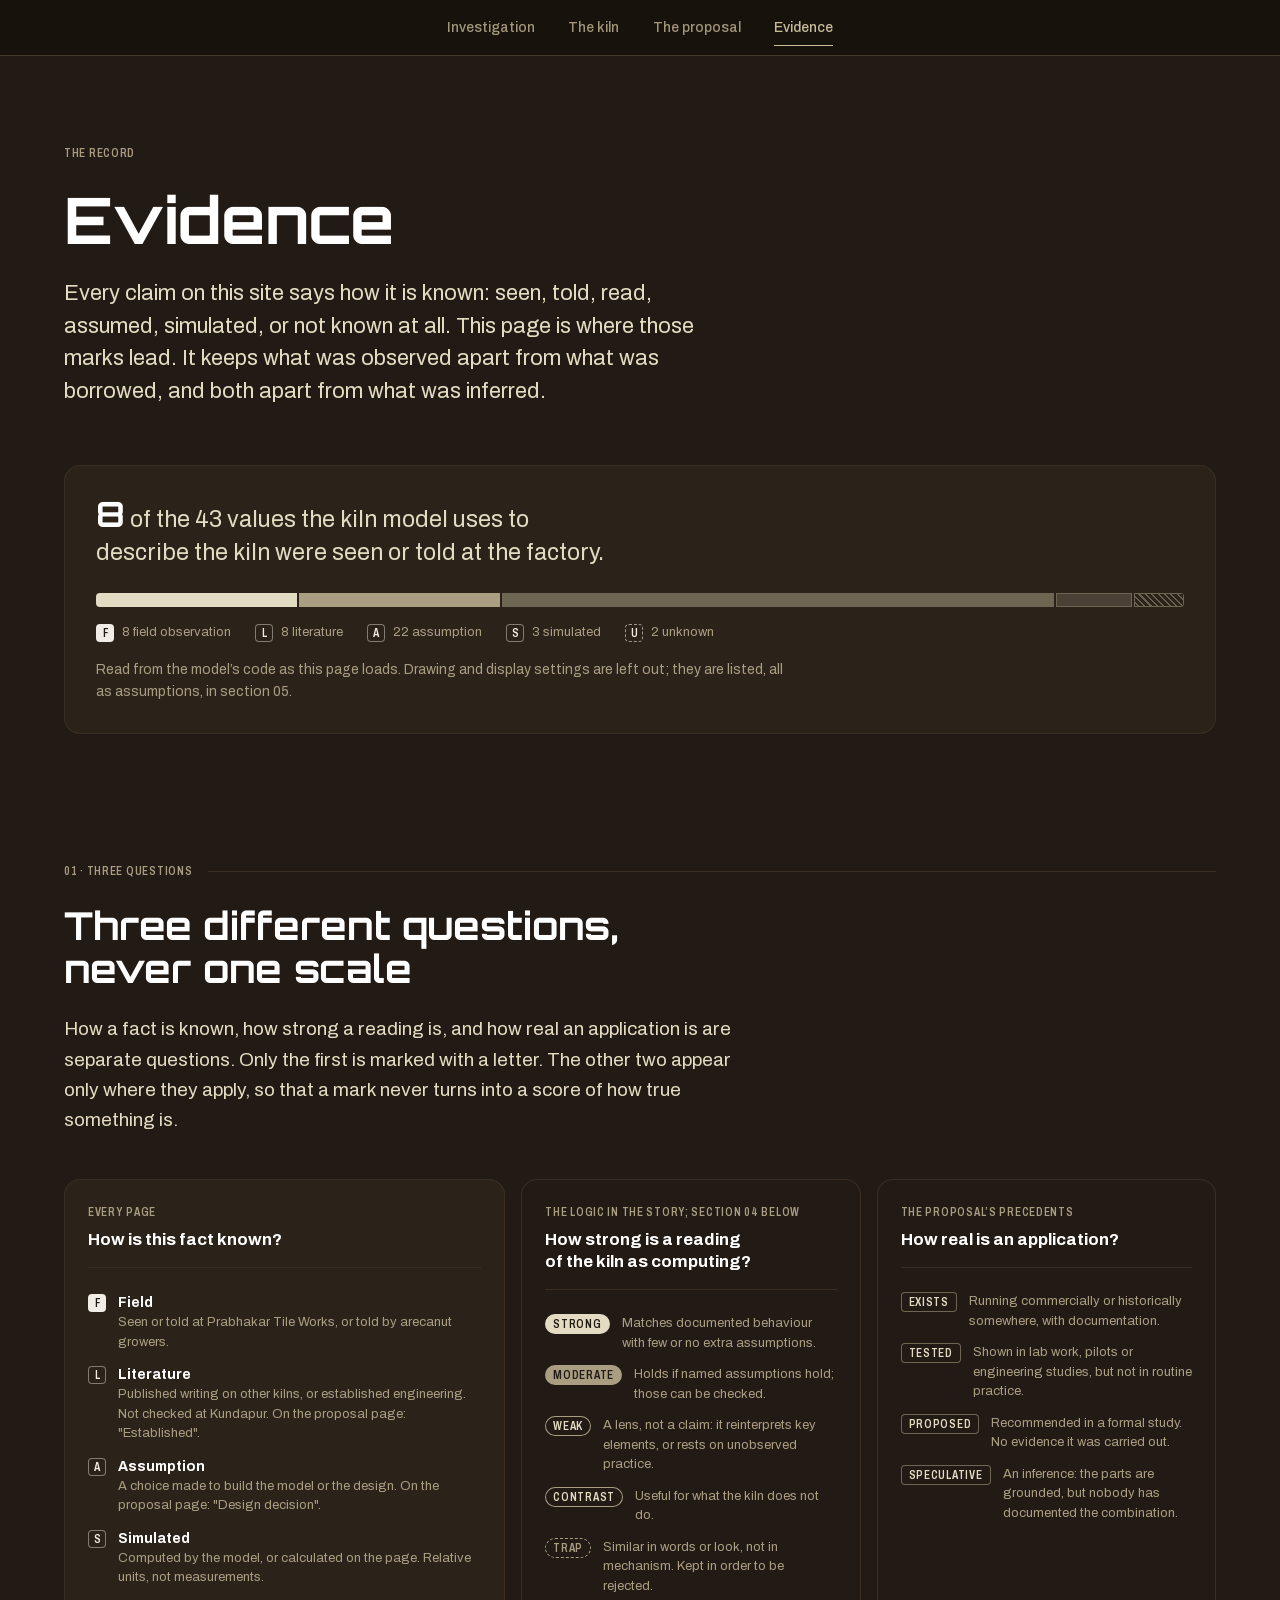
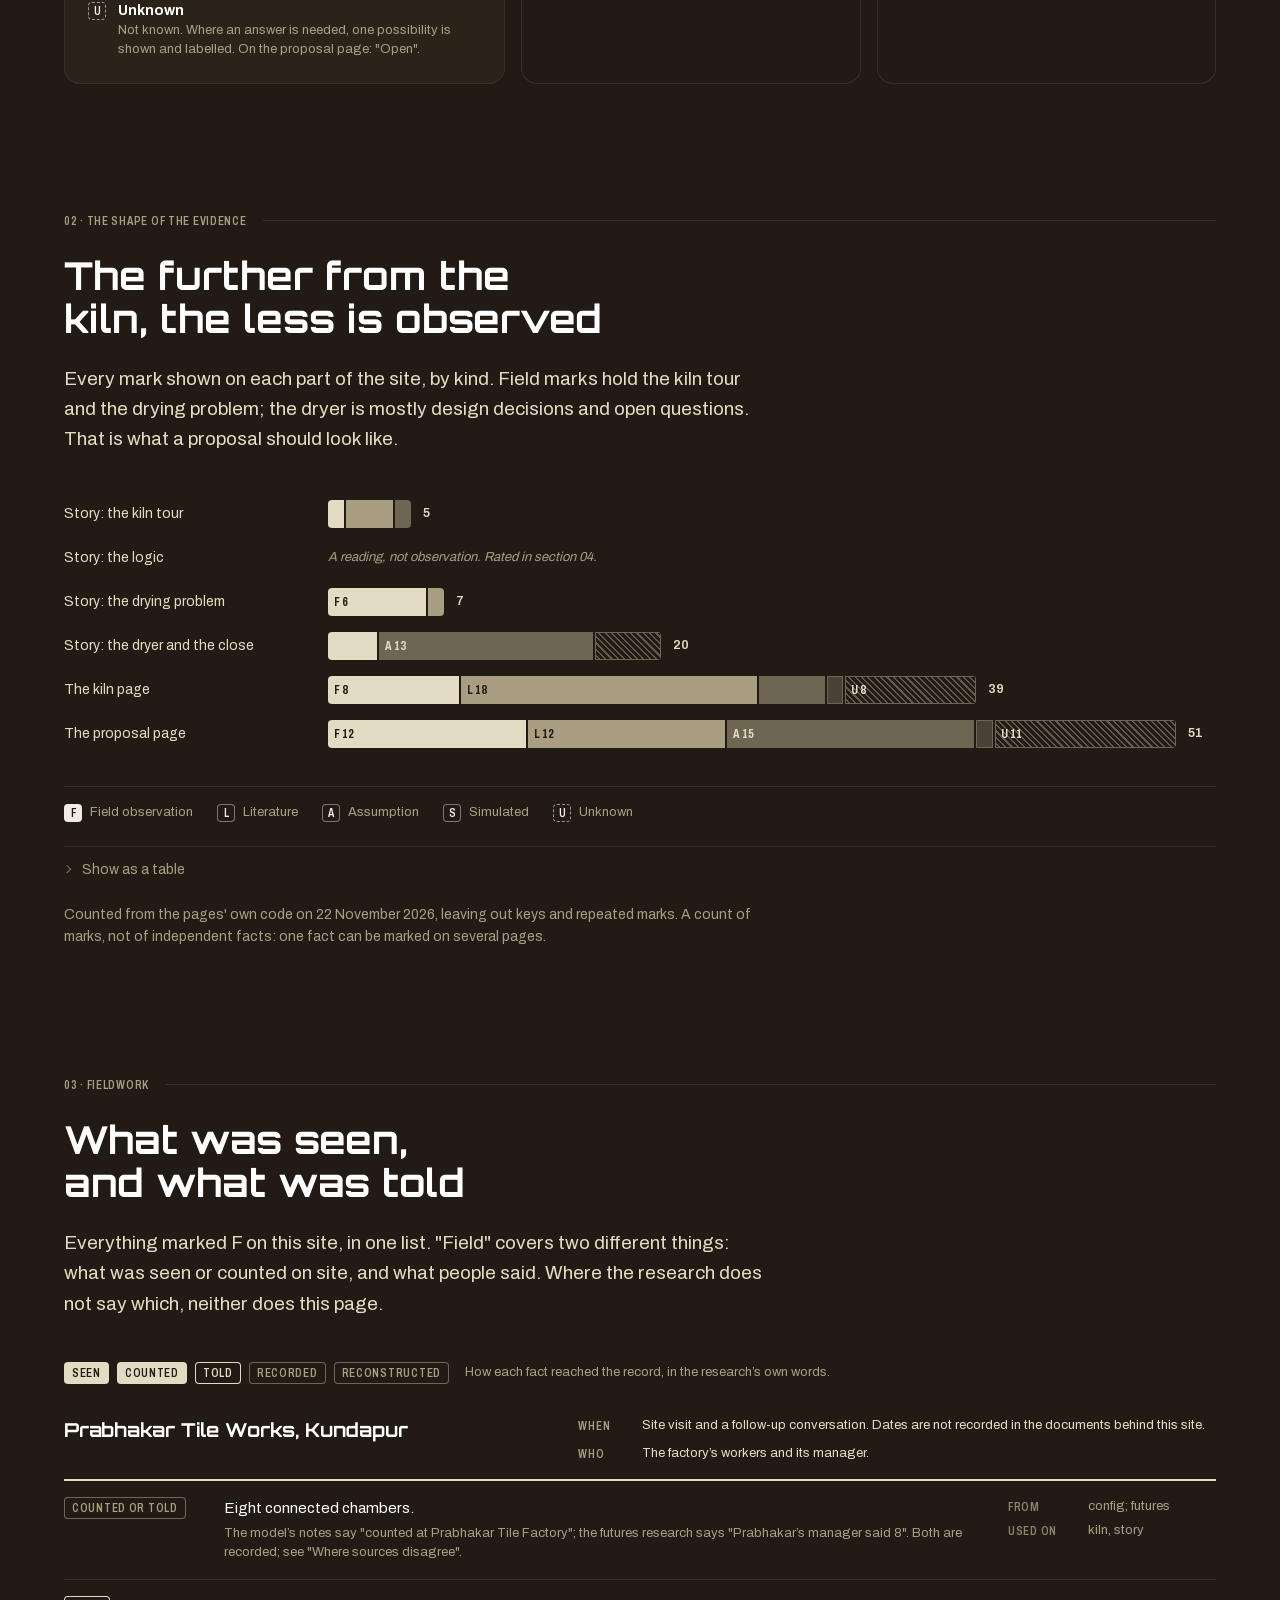
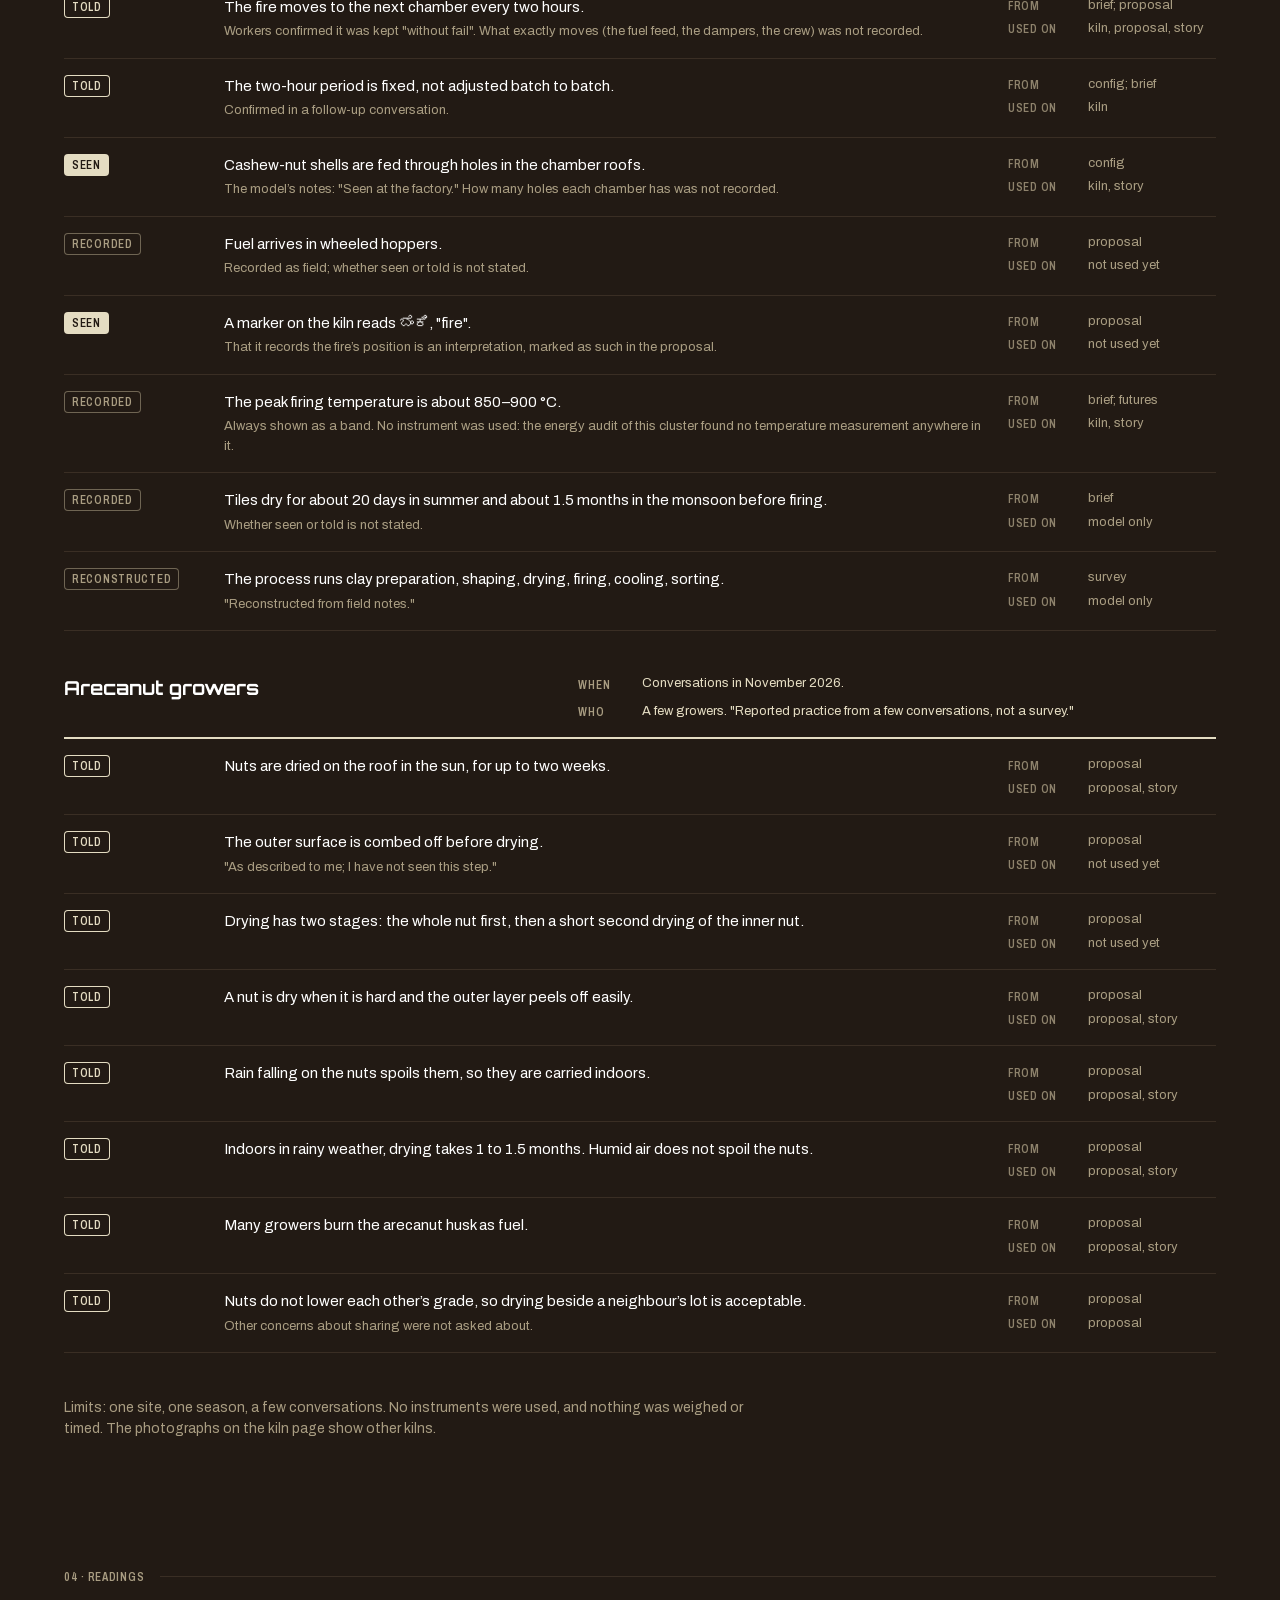
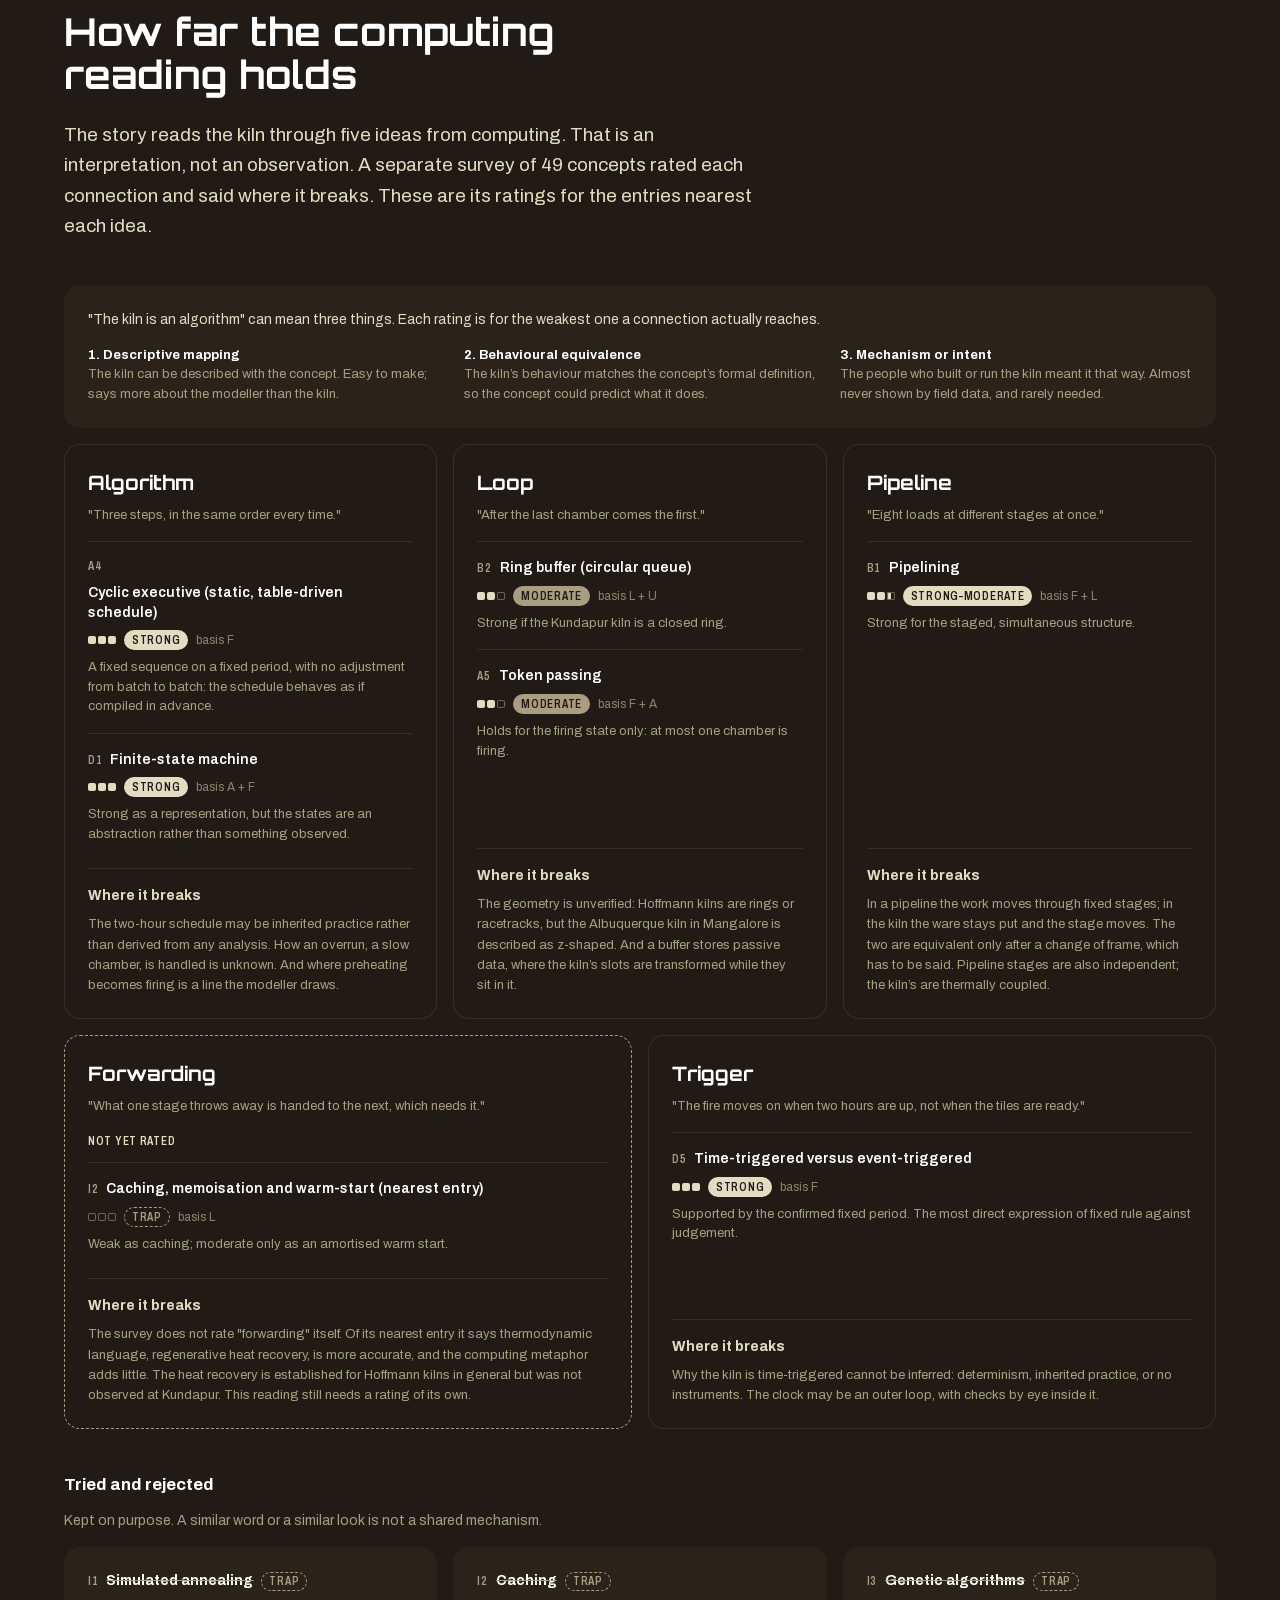
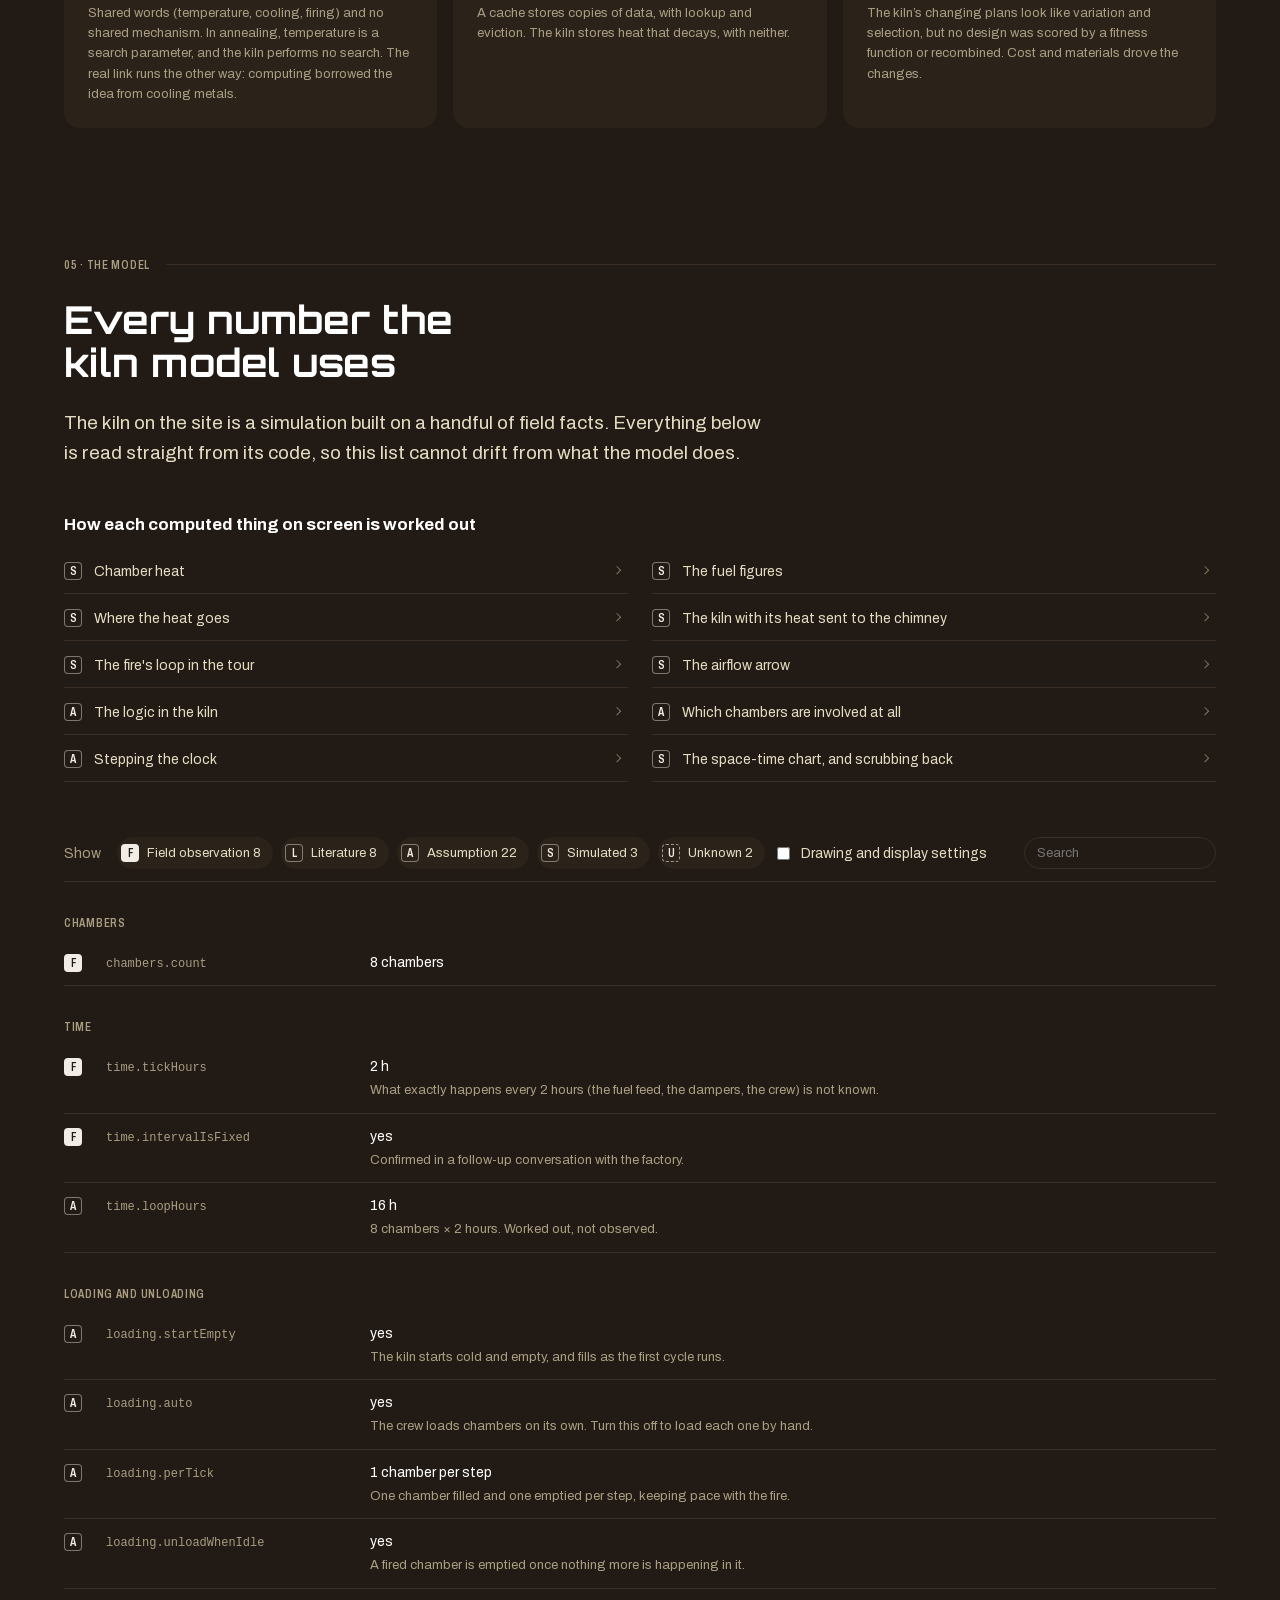
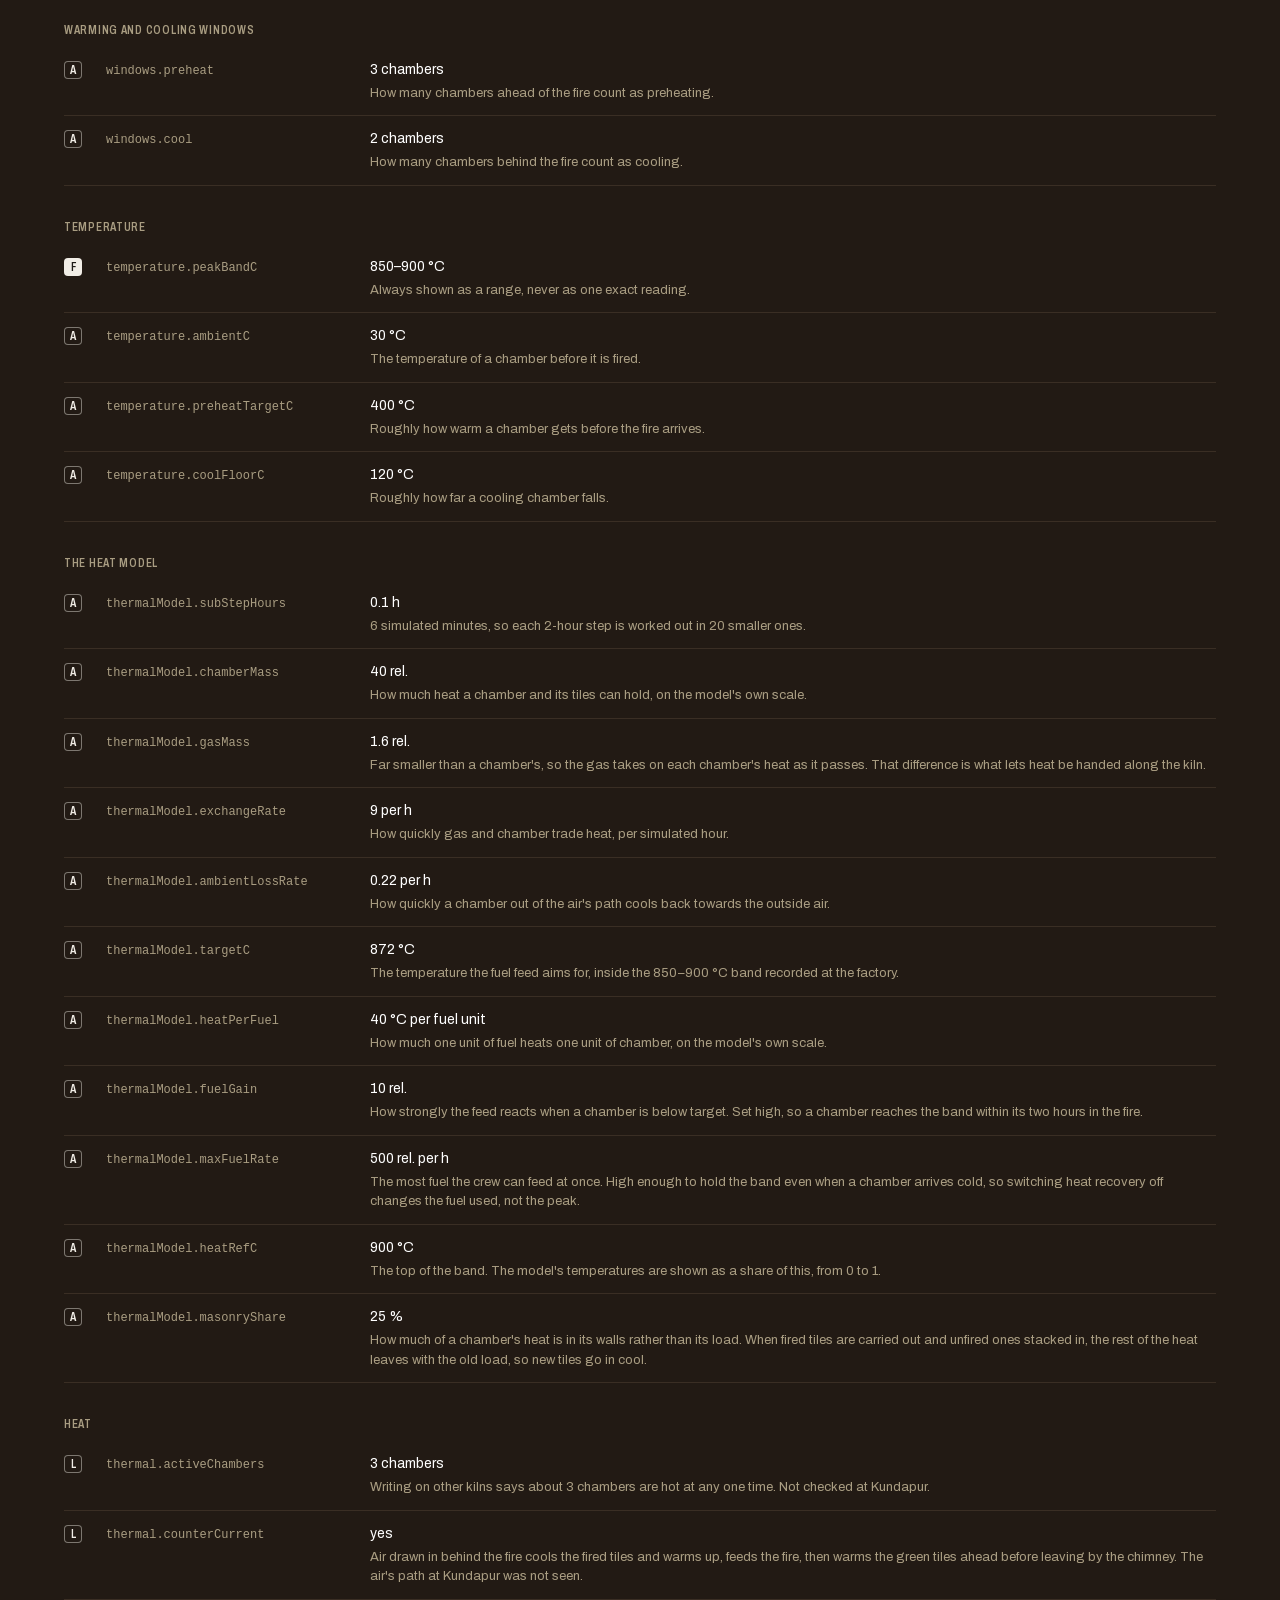
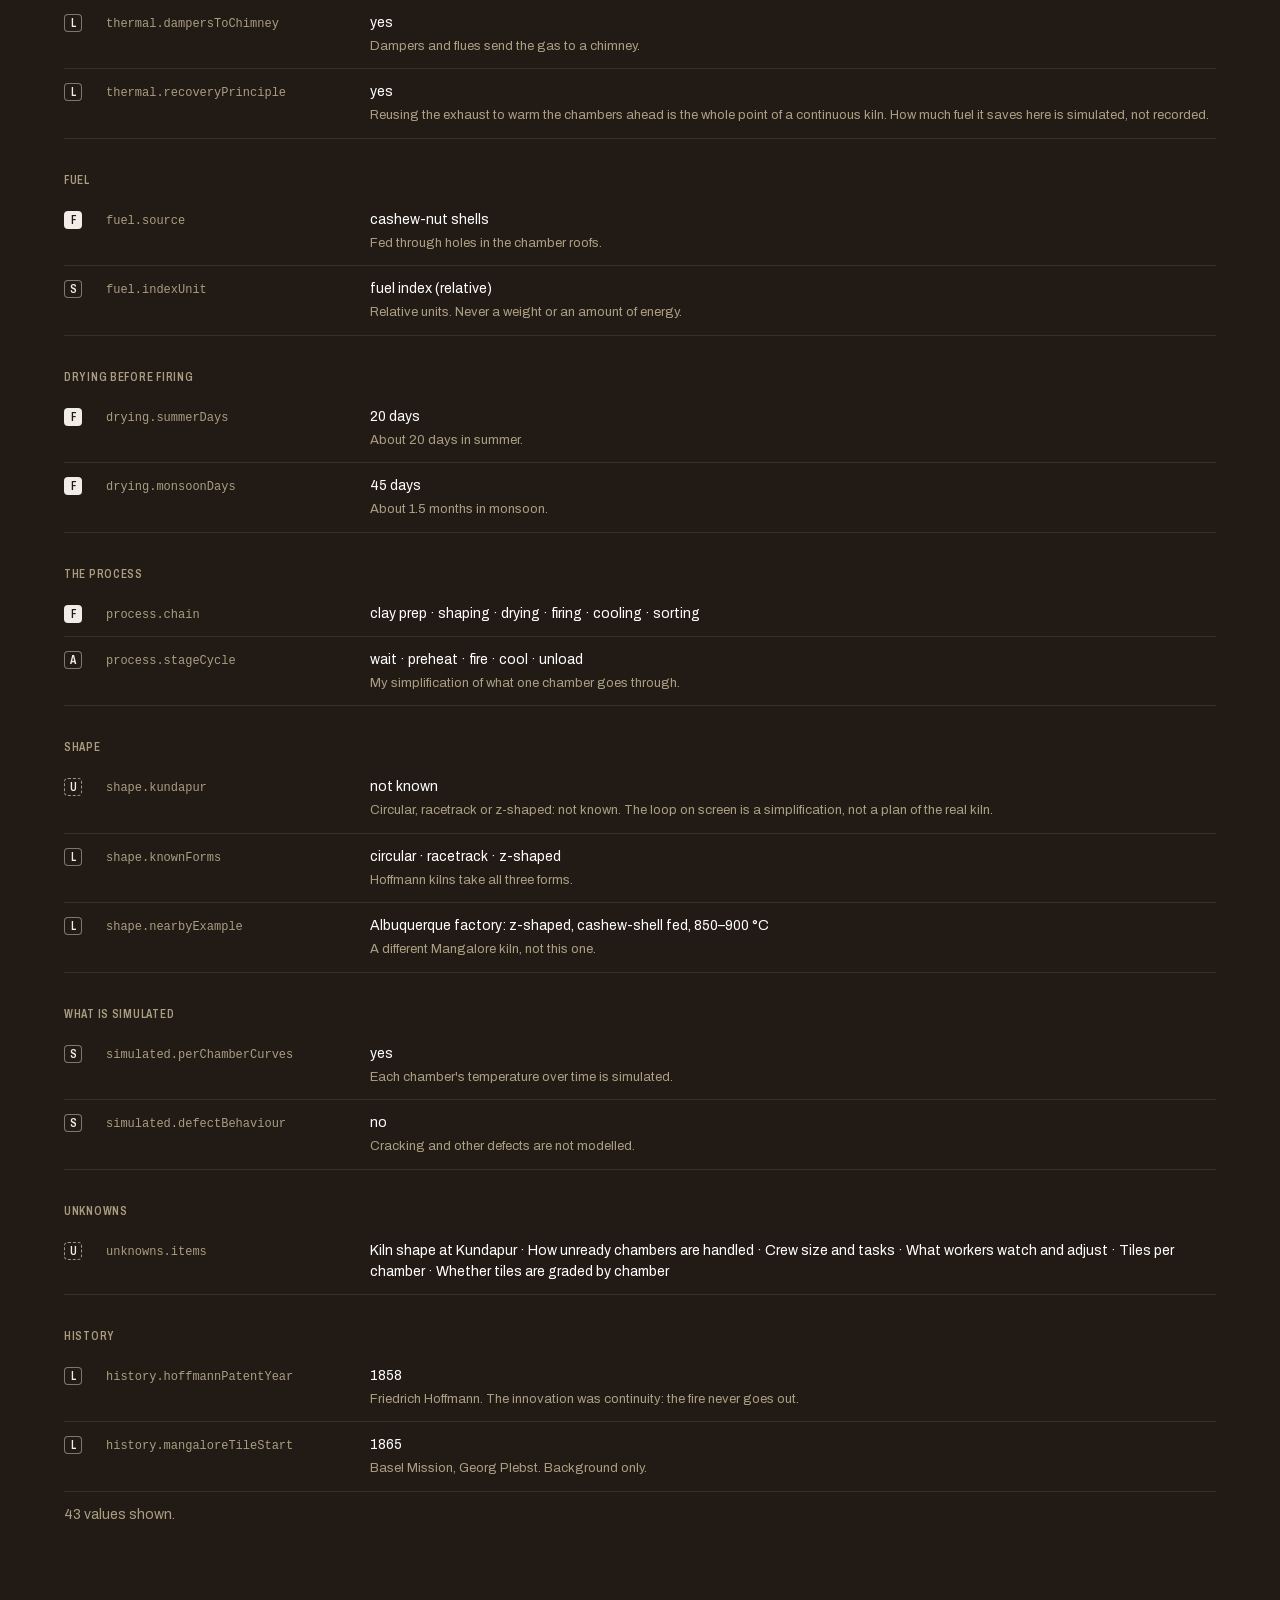
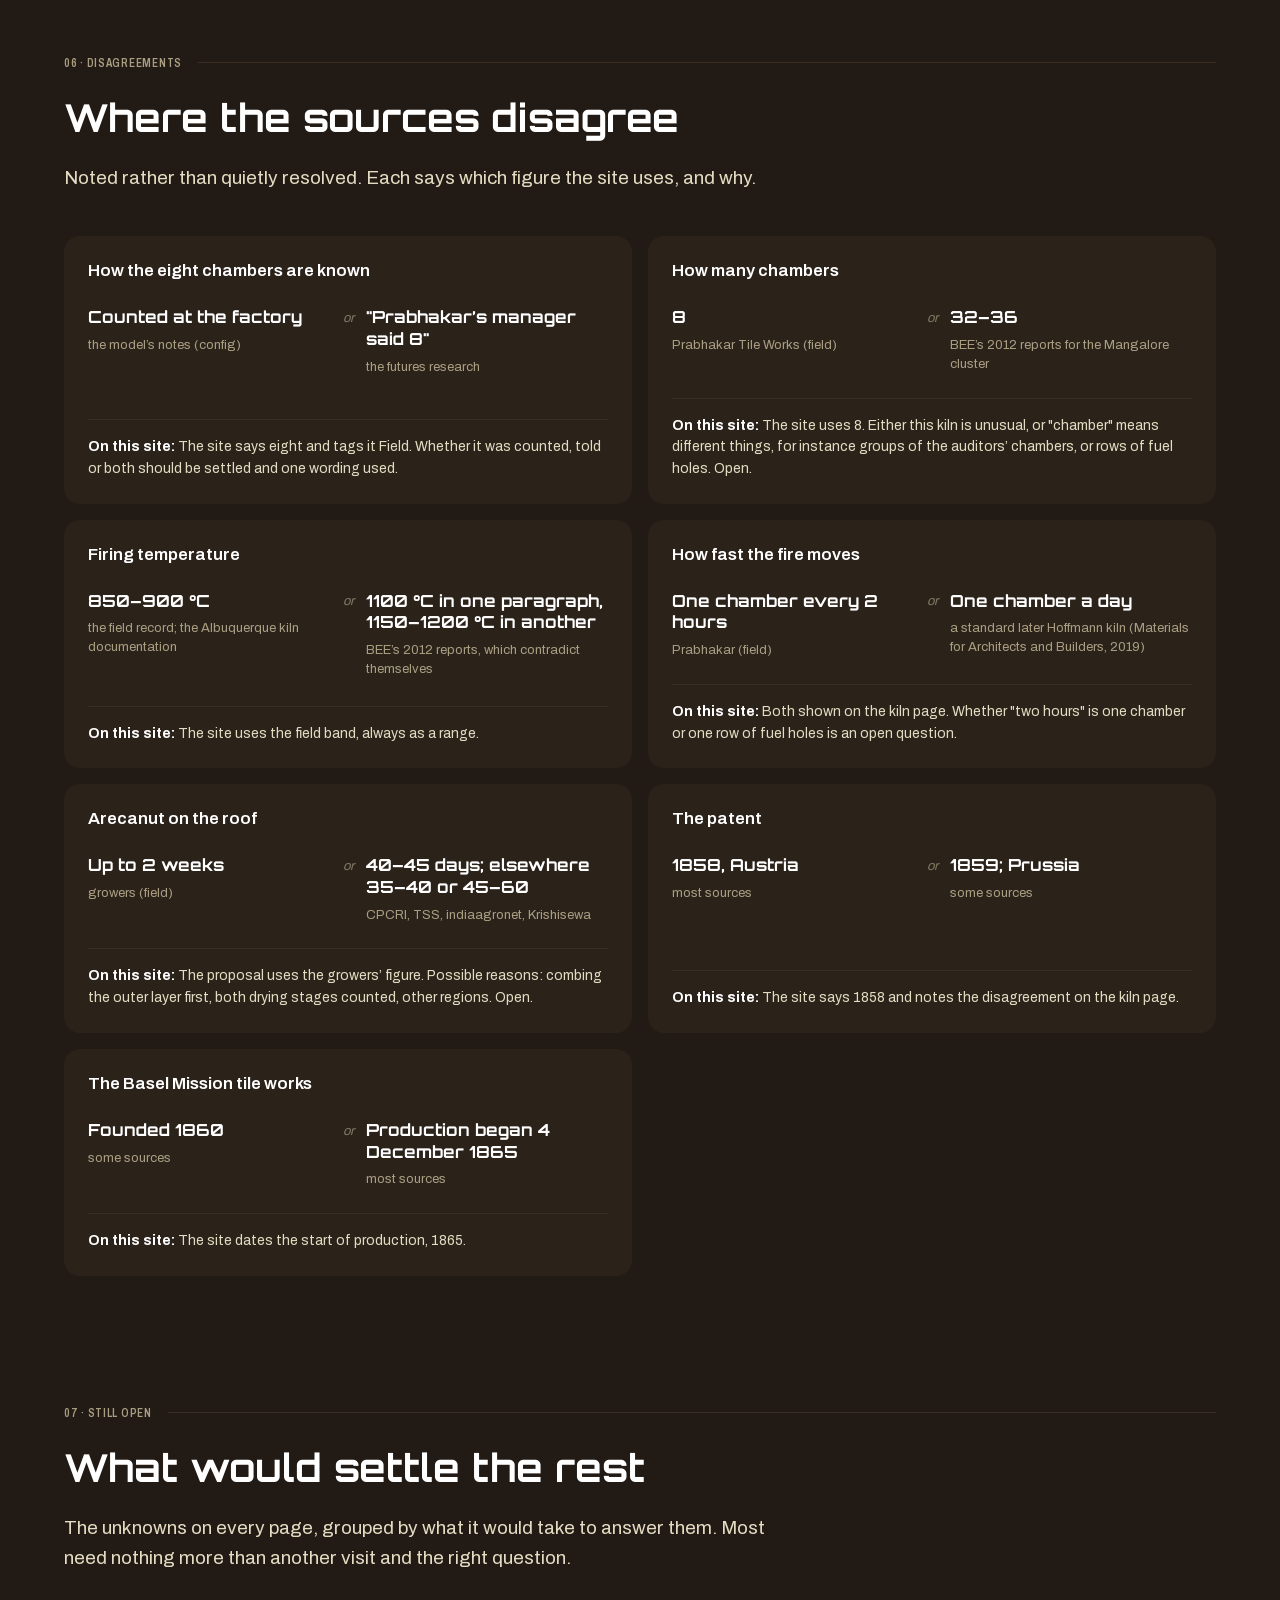
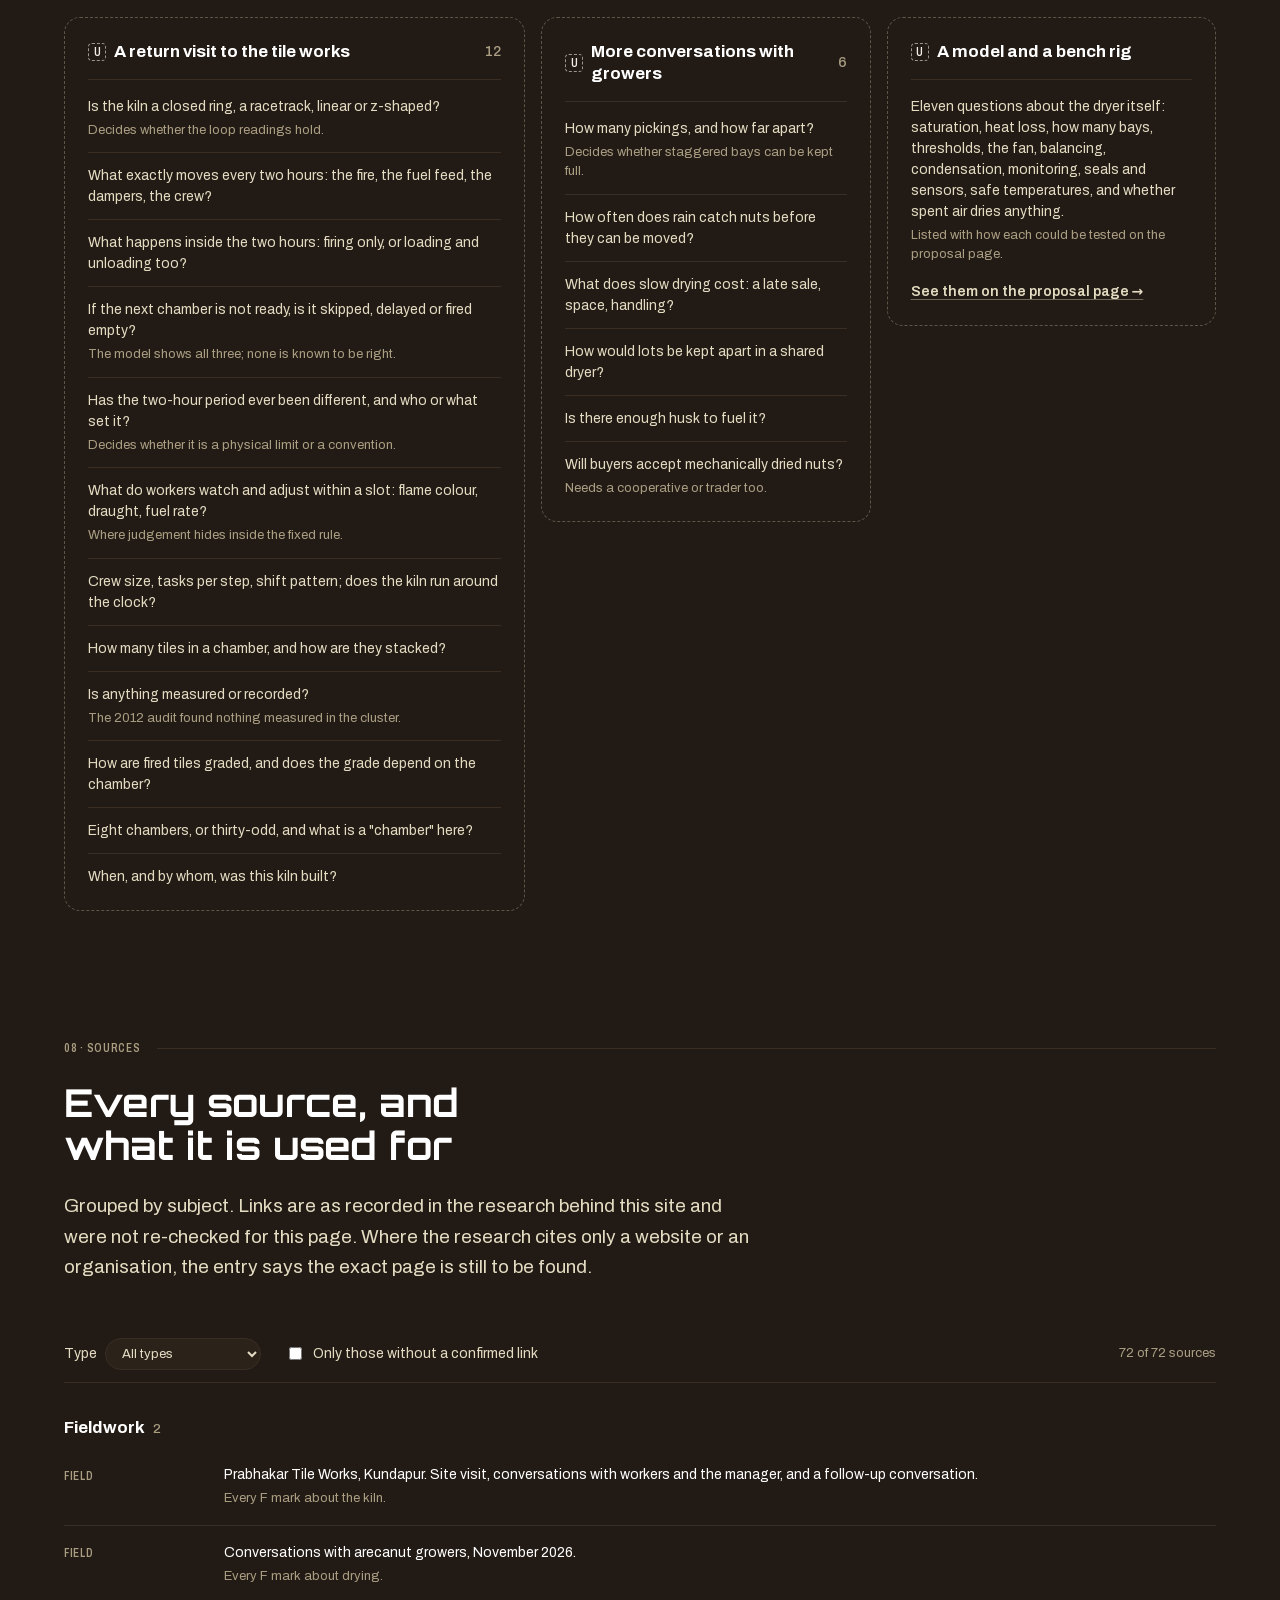
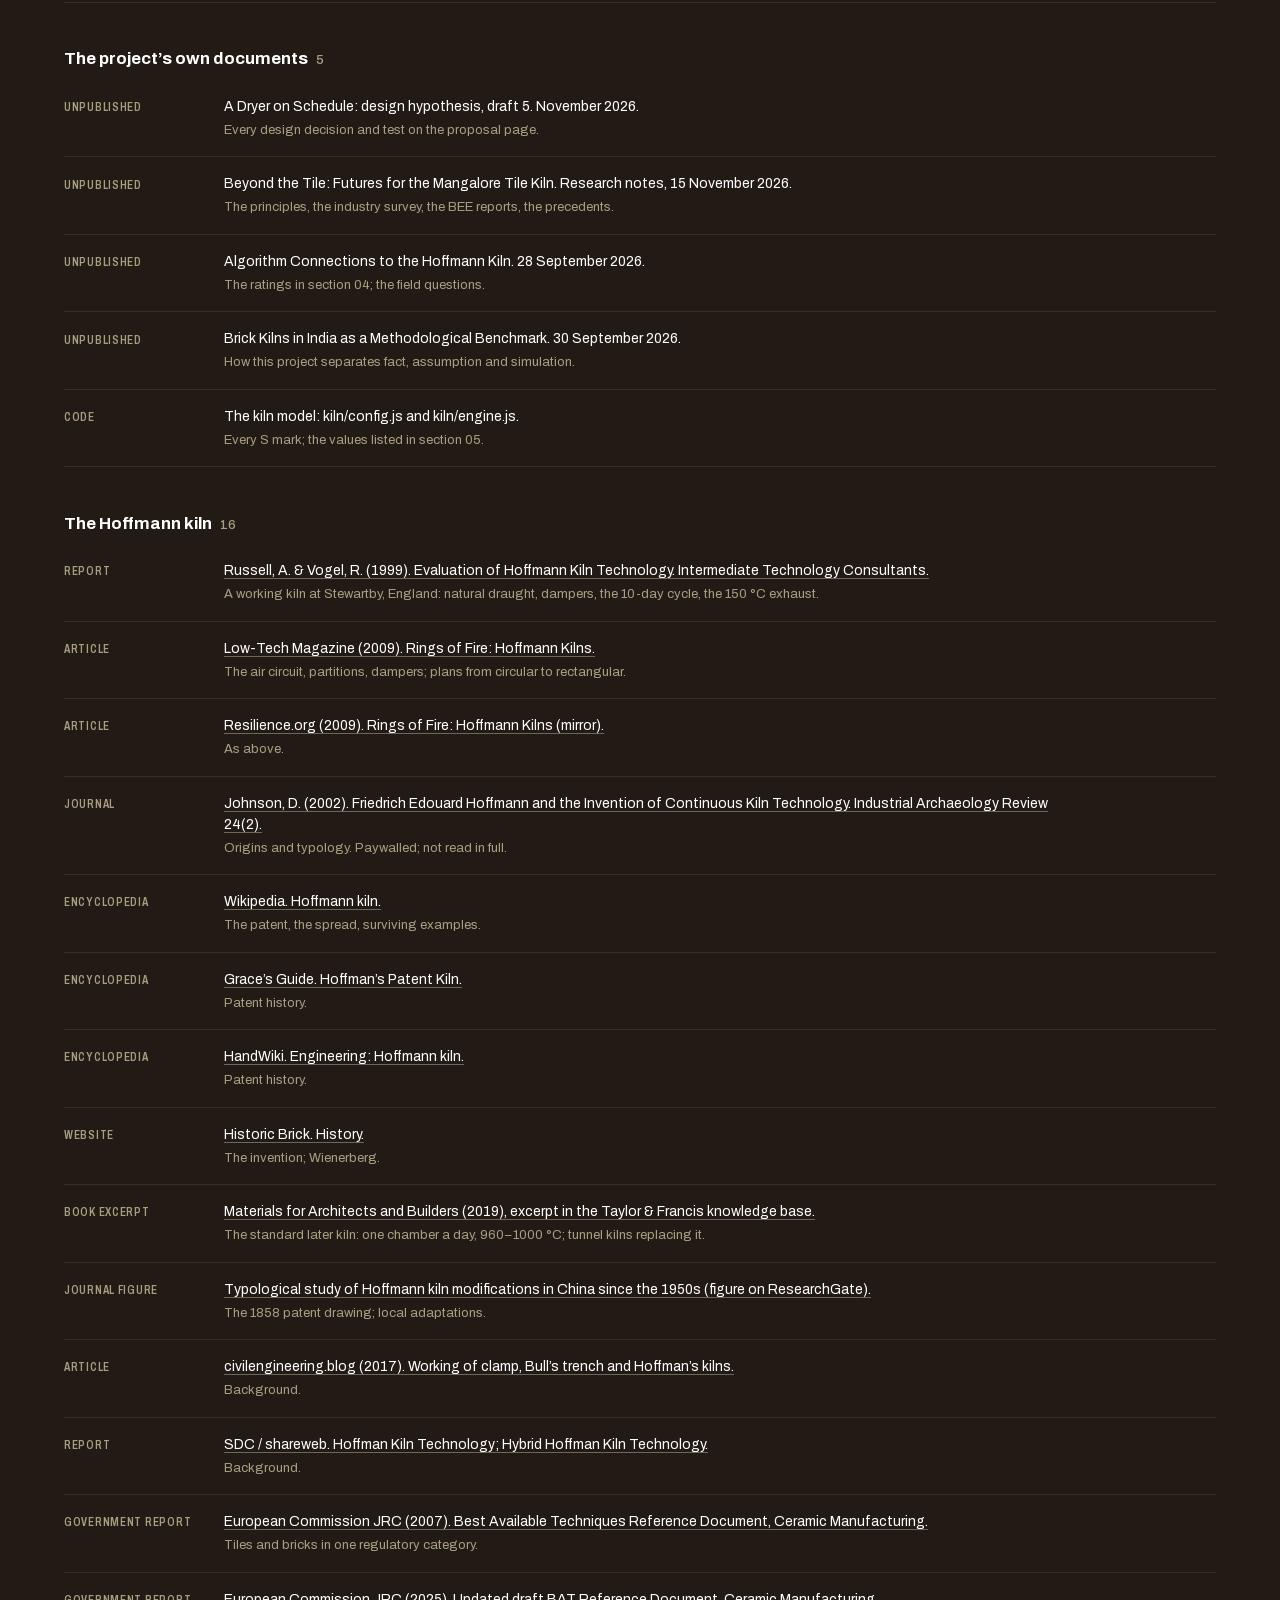
==== commit 8c7d4c5f: "Polish the proposal and evidence pages; hide the site bar on scroll Proposal and evidence pages get " ====
--- a/kiln/evidence.html
+++ b/kiln/evidence.html
@@ -8,16 +8,16 @@
   <link rel="preload" href="./vendor/fonts/archivo.woff2" as="font" type="font/woff2" crossorigin>
   <link rel="preload" href="./vendor/fonts/orbitron.woff2" as="font" type="font/woff2" crossorigin>
   <!-- One stamp for every local file: run `python3 bump-version.py` after any change. -->
-  <link rel="stylesheet" href="site.css?v=20261122p">
-  <link rel="stylesheet" href="evidence-page.css?v=20261122p">
+  <link rel="stylesheet" href="site.css?v=20261123b">
+  <link rel="stylesheet" href="evidence-page.css?v=20261123b">
   <script type="importmap">
   {
     "imports": {
-      "./scroll.js": "./scroll.js?v=20261122p",
-      "./nav.js": "./nav.js?v=20261122p",
-      "./config.js": "./config.js?v=20261122p",
-      "./evidence-data.js": "./evidence-data.js?v=20261122p",
-      "./evidence-page.js": "./evidence-page.js?v=20261122p"
+      "./scroll.js": "./scroll.js?v=20261123b",
+      "./nav.js": "./nav.js?v=20261123b",
+      "./config.js": "./config.js?v=20261123b",
+      "./evidence-data.js": "./evidence-data.js?v=20261123b",
+      "./evidence-page.js": "./evidence-page.js?v=20261123b"
     }
   }
   </script>
--- a/kiln/site.css
+++ b/kiln/site.css
@@ -160,6 +160,15 @@
     border-color 300ms linear, color 300ms linear;
 }
 .site-nav.is-hidden { transform: translateY(-110%); }
+
+/* Where the bar's foot is right now: its height while it shows, 0 while it
+   has slid away (nav.js sets .nav-hidden on the root). Anything pinned under
+   the bar uses `top: var(--nav-top)` with --nav-follow, and moves with it. */
+:root {
+  --nav-top: var(--nav-h, 3.5rem);
+  --nav-follow: 420ms var(--ease-out);
+}
+:root.nav-hidden { --nav-top: 0px; }
 /* At the very top of the story the bar sits on the opening's clay, bare. */
 .site-nav[data-tone="light"]:not(.is-over) {
   background: transparent;
@@ -242,6 +251,7 @@
 
 @media (prefers-reduced-motion: reduce) {
   .site-nav { transition: none; }
+  :root { --nav-follow: 0s; }
 }
 
 /* --------------------------------------------------------------------------
--- a/kiln/evidence-page.css
+++ b/kiln/evidence-page.css
@@ -21,6 +21,20 @@
   --ev-A: #6f6553;
   --ev-S: #4b4136;
   --ev-U: transparent;
+
+  /* One rhythm for the whole page, the same scale as the kiln and proposal
+     pages. sec: between sections. head: a section's heading to its content.
+     block: between the big pieces inside one section. gap: between cards.
+     pad: inside a card. */
+  --ev-sec: clamp(5rem, 4rem + 5vw, 9rem);
+  --ev-head: clamp(2rem, 1.5rem + 1.5vw, 3rem);
+  --ev-block: clamp(2rem, 1.5rem + 1.5vw, 3rem);
+  --ev-gap: var(--space-4);
+  --ev-pad: var(--space-5);
+  /* Type for what is not a heading: item titles, notes, captions. */
+  --ev-item: 1.0625rem;
+  --ev-cap: 0.8125rem;
+  --ev-measure: 44rem;
   background: var(--e-ground);
   color: var(--e-ink);
   font-family: var(--font-display);
@@ -52,13 +66,14 @@
 /* ===========================================================================
    Opening
    =========================================================================== */
-.ev-hero { padding: clamp(4rem, 12vh, 7.5rem) 0 var(--space-6); }
-.ev-mark { margin: 0 0 var(--space-4); color: var(--e-soft); font-size: var(--fs-micro); }
+.ev-hero { padding: clamp(3rem, 1.5rem + 5vw, 6.5rem) 0 0; }
+.ev-mark { margin: 0 0 var(--space-5); color: var(--e-soft); font-size: var(--fs-micro); }
 .ev-title { margin: 0; color: #fff; font-family: "Orbitron", var(--font-display); font-size: var(--title-hero); font-weight: 700; line-height: 1.05; }
-.ev-lede { max-width: 42rem; margin: var(--space-5) 0 0; font-size: clamp(1.1rem, 1.5vw, 1.35rem); line-height: 1.5; text-wrap: pretty; }
-.ev-headline { margin-top: var(--space-7); padding: var(--space-5) var(--space-6); border-radius: var(--r-panel); background: var(--e-raised); box-shadow: inset 0 0 0 1px var(--e-line); }
-.ev-headline-big { margin: 0 0 var(--space-4); max-width: 40rem; font-size: clamp(1.1rem, 1.6vw, 1.45rem); line-height: 1.4; }
-.ev-headline-big b { color: #fff; font-family: "Orbitron", var(--font-display); font-size: 1.5em; }
+.ev-lede { max-width: 42rem; margin: var(--space-5) 0 0; font-size: clamp(1.1rem, 1rem + 0.45vw, 1.375rem); line-height: 1.5; text-wrap: pretty; }
+.ev-headline { margin-top: clamp(2.5rem, 2rem + 2vw, 4rem); padding: var(--space-6); border-radius: var(--r-panel); background: var(--e-raised); box-shadow: inset 0 0 0 1px var(--e-line); }
+.ev-headline-big { margin: 0 0 var(--space-5); max-width: 40rem; font-size: clamp(1.15rem, 1rem + 0.6vw, 1.45rem); line-height: 1.4; text-wrap: balance; }
+.ev-headline-big b { color: #fff; font-family: "Orbitron", var(--font-display); font-size: 1.5em; line-height: 1; }
+.ev-headline .ev-note { max-width: var(--ev-measure); margin-top: var(--space-4); }
 
 /* The proportion bar: one segment per kind, sand to clay, Unknown hatched. */
 .ev-bar { display: flex; gap: 2px; height: 14px; border-radius: 4px; overflow: hidden; }
@@ -68,9 +83,9 @@
 .ev-seg--A { background: var(--ev-A); }
 .ev-seg--S { background: var(--ev-S); box-shadow: inset 0 0 0 1px var(--e-faint); }
 .ev-seg--U { background: repeating-linear-gradient(45deg, transparent 0 3px, rgba(228, 220, 194, 0.32) 3px 4.5px); box-shadow: inset 0 0 0 1px var(--e-faint); }
-.ev-seg i { padding-left: 6px; color: var(--e-ground); font-size: 0.6875rem; font-style: normal; font-weight: 700; font-stretch: 72%; white-space: nowrap; overflow: hidden; }
+.ev-seg i { padding-left: 6px; color: var(--e-ground); font-size: var(--fs-micro); font-style: normal; font-weight: 700; font-stretch: 72%; white-space: nowrap; overflow: hidden; }
 .ev-seg--A i, .ev-seg--S i, .ev-seg--U i { color: var(--e-ink); }
-.ev-bar-key { display: flex; flex-wrap: wrap; gap: var(--space-2) var(--space-5); margin: var(--space-3) 0 0; padding: 0; list-style: none; font-size: 0.8125rem; color: var(--e-soft); }
+.ev-bar-key { display: flex; flex-wrap: wrap; gap: var(--space-2) var(--space-5); margin: var(--space-4) 0 0; padding: 0; list-style: none; font-size: var(--ev-cap); color: var(--e-soft); }
 .ev-bar-key li { display: inline-flex; gap: var(--space-2); align-items: center; }
 
 /* ---- rail ---- */
@@ -86,16 +101,43 @@
 /* ===========================================================================
    Sections
    =========================================================================== */
-.ev-sec { padding: clamp(4rem, 11vh, 7rem) 0 0; scroll-margin-top: var(--nav-h, 3.5rem); }
-.ev-sec-head { max-width: 46rem; margin-bottom: var(--space-6); }
-.ev-num { margin: 0 0 var(--space-3); color: var(--e-soft); font-size: var(--fs-micro); }
-.ev-sec-head h2 { margin: 0; color: #fff; font-family: "Orbitron", var(--font-display); font-size: var(--title-lg); font-weight: 700; line-height: 1.1; text-wrap: balance; }
-.ev-sec-lede { margin: var(--space-4) 0 0; font-size: clamp(1rem, 1.2vw, 1.125rem); line-height: 1.55; text-wrap: pretty; }
-.ev-note { margin: var(--space-3) 0 0; color: var(--e-soft); font-size: var(--fs-small); line-height: 1.5; text-wrap: pretty; }
+.ev-sec { padding: var(--ev-sec) 0 0; scroll-margin-top: var(--nav-h, 3.5rem); }
+.ev-sec-head { margin-bottom: var(--ev-head); }
+.ev-sec-head > :not(.ev-num) { max-width: var(--ev-measure); }
+/* Every section opens on the same ruled line as on the kiln and proposal
+   pages; here the rule is the ledger's own line. */
+.ev-num { display: flex; align-items: center; gap: var(--space-4); margin: 0 0 var(--space-5); color: var(--e-soft); font-size: var(--fs-micro); }
+.ev-num::after { content: ""; flex: 1; height: 1px; background: var(--e-line); }
+.ev-sec-head h2 { margin: 0; color: #fff; font-family: "Orbitron", var(--font-display); font-size: var(--title-lg); font-weight: 700; line-height: 1.12; text-wrap: balance; }
+.ev-sec-lede { margin: var(--space-5) 0 0; font-size: clamp(1.0625rem, 1rem + 0.25vw, 1.1875rem); line-height: 1.6; text-wrap: pretty; }
+.ev-note { margin: var(--space-3) 0 0; color: var(--e-soft); font-size: var(--fs-small); line-height: 1.55; text-wrap: pretty; }
+/* Notes under a full-width block keep the measure. */
+.ev-sec > .ev-note { max-width: var(--ev-measure); margin-top: var(--space-5); }
 .ev-check { display: inline-flex; gap: var(--space-2); align-items: center; font-size: var(--fs-small); cursor: pointer; }
 .ev-check input { accent-color: var(--e-ink); }
-.ev-table-toggle { margin-top: var(--space-4); }
+.ev-table-toggle { margin-top: var(--space-5); padding-top: var(--space-3); border-top: 1px solid var(--e-line); }
 .ev-table-toggle summary { color: var(--e-soft); font-size: var(--fs-small); cursor: pointer; }
+.ev-table-toggle summary:hover { color: var(--e-ink); }
+#shape-table { overflow-x: auto; }
+
+/* Every fold on the site opens the same way: a drawn caret, never the
+   font's triangle. */
+.ev-table-toggle > summary, .ev-method > summary { list-style: none; }
+.ev-table-toggle > summary { display: flex; align-items: center; gap: var(--space-3); }
+.ev-table-toggle > summary::-webkit-details-marker, .ev-method > summary::-webkit-details-marker { display: none; }
+.ev-table-toggle > summary::before, .ev-method > summary::after {
+  content: "";
+  flex: none;
+  width: 0.45em;
+  height: 0.45em;
+  margin-top: -0.15em;
+  border-right: 1.5px solid currentColor;
+  border-bottom: 1.5px solid currentColor;
+  opacity: 0.7;
+  transform: rotate(-45deg);
+  transition: transform 140ms ease;
+}
+.ev-table-toggle[open] > summary::before, .ev-method[open] > summary::after { transform: rotate(45deg); }
 .ev-table { width: 100%; margin-top: var(--space-3); border-collapse: collapse; font-size: var(--fs-small); font-variant-numeric: tabular-nums; }
 .ev-table th, .ev-table td { padding: var(--space-2) var(--space-3) var(--space-2) 0; border-bottom: 1px solid var(--e-line); text-align: left; }
 .ev-table thead th { color: var(--e-soft); font-weight: 500; }
@@ -103,13 +145,13 @@
 /* ===========================================================================
    01 Scales
    =========================================================================== */
-.ev-scales { display: grid; grid-template-columns: 1.3fr 1fr 1fr; gap: var(--space-4); }
-.ev-scale { padding: var(--space-5); border-radius: var(--r-panel); box-shadow: inset 0 0 0 1px var(--e-line); }
+.ev-scales { display: grid; grid-template-columns: 1.3fr 1fr 1fr; gap: var(--ev-gap); }
+.ev-scale { padding: var(--ev-pad); border-radius: var(--r-panel); box-shadow: inset 0 0 0 1px var(--e-line); }
 .ev-scale--main { background: var(--e-raised); }
-.ev-scale-where { margin: 0 0 var(--space-2); color: var(--e-soft); font-size: 0.6875rem; }
-.ev-scale h3 { margin: 0 0 var(--space-4); color: #fff; font-size: 1.05rem; font-weight: 700; line-height: 1.3; }
+.ev-scale-where { margin: 0 0 var(--space-2); color: var(--e-soft); font-size: var(--fs-micro); }
+.ev-scale h3 { margin: 0 0 var(--space-5); padding-bottom: var(--space-4); border-bottom: 1px solid var(--e-line); color: #fff; font-size: var(--ev-item); font-weight: 700; line-height: 1.3; text-wrap: balance; }
 .ev-scale ul { display: grid; gap: var(--space-3); margin: 0; padding: 0; list-style: none; }
-.ev-scale li { display: grid; grid-template-columns: auto 1fr; gap: var(--space-3); align-items: start; font-size: 0.8125rem; line-height: 1.45; border-radius: 8px; scroll-margin: 6rem; }
+.ev-scale li { display: grid; grid-template-columns: auto 1fr; gap: var(--space-3); align-items: start; font-size: var(--ev-cap); line-height: 1.5; border-radius: 8px; scroll-margin: 6rem; }
 .ev-scale li b { display: block; color: #fff; font-size: var(--fs-small); }
 .ev-scale li span:not(.chip):not(.ev-rate):not(.ev-grade) { color: var(--e-soft); }
 .ev-scale li .chip { margin-top: 2px; }
@@ -117,171 +159,192 @@
 .is-target { animation: ev-land 2.4s var(--ease-out); }
 @keyframes ev-land { 0%, 30% { background: rgba(228, 220, 194, 0.16); box-shadow: 0 0 0 6px rgba(228, 220, 194, 0.16); } 100% { background: transparent; box-shadow: 0 0 0 6px transparent; } }
 
-.ev-rate { display: inline-block; padding: 1px var(--space-2); border-radius: var(--r-pill); font-size: 0.6875rem; white-space: nowrap; box-shadow: inset 0 0 0 1px var(--e-soft); color: var(--e-ink); }
+.ev-rate { display: inline-block; padding: 1px var(--space-2); border-radius: var(--r-pill); font-size: var(--fs-micro); white-space: nowrap; box-shadow: inset 0 0 0 1px var(--e-soft); color: var(--e-ink); }
 .ev-rate--strong { background: var(--e-ink); color: var(--e-ground); box-shadow: none; }
 .ev-rate--moderate { background: var(--e-soft); color: var(--e-ground); box-shadow: none; }
 .ev-rate--trap { box-shadow: none; outline: 1px dashed var(--e-soft); outline-offset: -1px; color: var(--e-soft); }
-.ev-grade { display: inline-block; padding: 1px var(--space-2); border-radius: var(--r-chip); font-size: 0.6875rem; white-space: nowrap; box-shadow: inset 0 0 0 1px var(--e-faint); }
+.ev-grade { display: inline-block; padding: 1px var(--space-2); border-radius: var(--r-chip); font-size: var(--fs-micro); white-space: nowrap; box-shadow: inset 0 0 0 1px var(--e-faint); }
 
 /* ===========================================================================
    02 Shape
    =========================================================================== */
 .ev-shape { display: grid; gap: var(--space-3); }
-.ev-shape-row { display: grid; grid-template-columns: 15rem minmax(0, 1fr) 2.5rem; gap: var(--space-4); align-items: center; }
+.ev-shape-row { display: grid; grid-template-columns: 15rem minmax(0, 1fr); gap: var(--space-5); align-items: center; min-height: 2rem; }
 .ev-shape-name { font-size: var(--fs-small); }
-.ev-shape-bar { display: flex; gap: 2px; height: 26px; border-radius: 4px; overflow: hidden; }
+/* The bar's width is a share of the track; the total hangs off its end, in
+   the room the track keeps free at its right. */
+.ev-shape-track { display: flex; align-items: center; gap: var(--space-3); padding-right: 2.5rem; }
+.ev-shape-bar { flex: none; display: flex; gap: 2px; height: 28px; border-radius: 4px; overflow: hidden; }
 .ev-shape-bar .ev-seg:focus-visible { outline: 2px solid #fff; outline-offset: -2px; }
-.ev-shape-none { color: var(--e-soft); font-size: 0.8125rem; font-style: italic; }
-.ev-shape-total { color: var(--e-soft); font-size: 0.8125rem; text-align: right; font-variant-numeric: tabular-nums; }
+.ev-shape-none { color: var(--e-soft); font-size: var(--ev-cap); font-style: italic; }
+.ev-shape-total { flex: none; margin-right: -2.5rem; color: var(--e-ink); font-size: var(--ev-cap); font-weight: 600; font-variant-numeric: tabular-nums; }
+.ev-shape .ev-bar-key { margin-top: var(--space-5); padding-top: var(--space-4); border-top: 1px solid var(--e-line); }
 
 /* ===========================================================================
    03 Fieldwork
    =========================================================================== */
-.ev-how-key { display: flex; flex-wrap: wrap; gap: var(--space-2); align-items: center; margin-bottom: var(--space-5); }
-.ev-how-note { margin-left: var(--space-2); color: var(--e-soft); font-size: 0.8125rem; }
-.ev-how { display: inline-block; width: max-content; padding: 2px var(--space-2); border-radius: var(--r-chip); font-size: 0.6875rem; }
+.ev-how-key { display: flex; flex-wrap: wrap; gap: var(--space-2); align-items: center; margin-bottom: var(--space-6); }
+.ev-how-note { margin-left: var(--space-2); color: var(--e-soft); font-size: var(--ev-cap); }
+.ev-how { display: inline-block; width: max-content; padding: 2px var(--space-2); border-radius: var(--r-chip); font-size: var(--fs-micro); }
 .ev-how--seen, .ev-how--counted { background: var(--e-ink); color: var(--e-ground); }
 .ev-how--told { box-shadow: inset 0 0 0 1px var(--e-ink); }
 .ev-how--recorded, .ev-how--reconstructed, .ev-how--either { box-shadow: inset 0 0 0 1px var(--e-faint); color: var(--e-soft); }
-.ev-field { margin-bottom: var(--space-6); }
-.ev-field-head { display: grid; grid-template-columns: minmax(0, 1fr) minmax(0, 1.3fr); gap: var(--space-5); padding-bottom: var(--space-3); border-bottom: 2px solid var(--e-ink); }
+.ev-field { margin-bottom: var(--ev-block); }
+.ev-field-head { display: grid; grid-template-columns: minmax(0, 1fr) minmax(0, 1.3fr); gap: var(--space-5); padding-bottom: var(--space-4); border-bottom: 2px solid var(--e-ink); }
 .ev-field-head h3 { margin: 0; color: #fff; font-family: "Orbitron", var(--font-display); font-size: clamp(1.1rem, 1.5vw, 1.35rem); font-weight: 700; }
-.ev-field-head dl { display: grid; gap: var(--space-1); margin: 0; font-size: 0.8125rem; }
+.ev-field-head dl { display: grid; gap: var(--space-2); margin: 0; font-size: var(--ev-cap); }
 .ev-field-head dl > div { display: grid; grid-template-columns: 3.5rem 1fr; gap: var(--space-2); }
-.ev-field dt { color: var(--e-soft); font-size: 0.6875rem; padding-top: 0.15em; }
-.ev-field dd { margin: 0; line-height: 1.45; }
+.ev-field dt { color: var(--e-soft); font-size: var(--fs-micro); padding-top: 0.1em; }
+.ev-field dd { margin: 0; line-height: 1.5; }
 .ev-log { margin: 0; padding: 0; list-style: none; }
-.ev-log > li { display: grid; grid-template-columns: 7rem minmax(0, 1fr) 13rem; gap: var(--space-4); padding: var(--space-3) 0; border-bottom: 1px solid var(--e-line); align-items: start; }
-.ev-log-fact { margin: 0; color: #fff; line-height: 1.45; }
-.ev-log-detail { margin: var(--space-1) 0 0; color: var(--e-soft); font-size: 0.8125rem; line-height: 1.45; }
-.ev-log-meta { display: grid; gap: 2px; margin: 0; font-size: 0.75rem; }
-.ev-log-meta > div { display: grid; grid-template-columns: 4rem 1fr; gap: var(--space-2); }
-.ev-log-meta dt { color: var(--e-faint); font-size: 0.625rem; padding-top: 0.2em; }
+.ev-log > li { display: grid; grid-template-columns: 8.5rem minmax(0, 1fr) 13rem; gap: var(--space-5); padding: var(--space-4) 0; border-bottom: 1px solid var(--e-line); align-items: start; }
+.ev-log-fact { margin: 0; color: #fff; line-height: 1.5; }
+.ev-log-detail { margin: var(--space-1) 0 0; color: var(--e-soft); font-size: var(--ev-cap); line-height: 1.5; }
+.ev-log-meta { display: grid; gap: var(--space-1); margin: 0; font-size: var(--ev-cap); }
+.ev-log-meta > div { display: grid; grid-template-columns: 4.5rem 1fr; gap: var(--space-2); }
+.ev-log-meta dt { color: var(--e-soft); font-size: var(--fs-micro); padding-top: 0.1em; opacity: 0.8; }
 .ev-log-meta dd { margin: 0; color: var(--e-soft); }
 
 /* ===========================================================================
    04 Readings
    =========================================================================== */
-.ev-levels { margin-bottom: var(--space-5); padding: var(--space-4) var(--space-5); border-radius: 12px; background: var(--e-raised); }
-.ev-levels-h { margin: 0 0 var(--space-3); font-size: var(--fs-small); }
-.ev-levels ol { display: grid; grid-template-columns: repeat(3, 1fr); gap: var(--space-4); margin: 0; padding: 0; list-style: none; font-size: 0.8125rem; line-height: 1.45; }
+.ev-levels { margin-bottom: var(--ev-gap); padding: var(--ev-pad); border-radius: var(--r-panel); background: var(--e-raised); }
+.ev-levels-h { margin: 0 0 var(--space-4); font-size: var(--fs-small); }
+.ev-levels ol { display: grid; grid-template-columns: repeat(3, 1fr); gap: var(--space-5); margin: 0; padding: 0; list-style: none; font-size: var(--ev-cap); line-height: 1.5; }
 .ev-levels b { display: block; color: #fff; }
 .ev-levels span { color: var(--e-soft); }
-.ev-readings { display: grid; grid-template-columns: repeat(5, minmax(0, 1fr)); gap: var(--space-3); }
-.ev-reading { display: flex; flex-direction: column; padding: var(--space-4); border-radius: 12px; box-shadow: inset 0 0 0 1px var(--e-line); }
+/* Five readings, three over two: five abreast left each card about 220px. */
+.ev-readings { display: grid; grid-template-columns: repeat(6, minmax(0, 1fr)); gap: var(--ev-gap); }
+.ev-reading { grid-column: span 2; display: flex; flex-direction: column; padding: var(--ev-pad); border-radius: var(--r-panel); box-shadow: inset 0 0 0 1px var(--e-line); }
+.ev-reading:nth-child(n + 4) { grid-column: span 3; }
 .ev-reading.is-unrated { box-shadow: none; outline: 1px dashed var(--e-soft); outline-offset: -1px; }
-.ev-reading header h3 { margin: 0; color: #fff; font-family: "Orbitron", var(--font-display); font-size: 1.1rem; font-weight: 700; }
-.ev-reading header p { margin: var(--space-1) 0 var(--space-3); color: var(--e-soft); font-size: 0.8125rem; line-height: 1.4; }
-.ev-unrated { margin: 0 0 var(--space-3); color: var(--e-ink); font-size: 0.6875rem; }
-.ev-entries { display: grid; gap: var(--space-3); margin: 0; padding: 0; list-style: none; }
-.ev-entries li { padding-top: var(--space-3); border-top: 1px solid var(--e-line); }
-.ev-entry-top { display: flex; flex-wrap: wrap; gap: var(--space-2); align-items: baseline; margin: 0; font-size: 0.8125rem; line-height: 1.35; }
-.ev-code { color: var(--e-soft); font-size: 0.6875rem; }
-.ev-entry-name { color: #fff; }
+.ev-reading header h3 { margin: 0; color: #fff; font-family: "Orbitron", var(--font-display); font-size: clamp(1.1rem, 1rem + 0.3vw, 1.25rem); font-weight: 700; }
+.ev-reading header p { margin: var(--space-2) 0 var(--space-4); color: var(--e-soft); font-size: var(--ev-cap); line-height: 1.5; }
+.ev-unrated { margin: 0 0 var(--space-3); color: var(--e-ink); font-size: var(--fs-micro); }
+.ev-entries { display: grid; gap: var(--space-4); margin: 0; padding: 0; list-style: none; }
+.ev-entries li { padding-top: var(--space-4); border-top: 1px solid var(--e-line); }
+.ev-entry-top { display: flex; flex-wrap: wrap; gap: var(--space-2); align-items: baseline; margin: 0; font-size: var(--fs-small); line-height: 1.4; }
+.ev-code { color: var(--e-soft); font-size: var(--fs-micro); }
+.ev-entry-name { color: #fff; font-weight: 600; }
 .ev-entry-rate { display: flex; flex-wrap: wrap; gap: var(--space-2); align-items: center; margin: var(--space-2) 0 0; }
-.ev-basis { color: var(--e-faint); font-size: 0.6875rem; }
-.ev-entry-why { margin: var(--space-2) 0 0; color: var(--e-soft); font-size: 0.75rem; line-height: 1.45; }
+.ev-basis { color: var(--e-soft); font-size: var(--fs-micro); opacity: 0.8; }
+.ev-entry-why { margin: var(--space-2) 0 0; color: var(--e-soft); font-size: var(--ev-cap); line-height: 1.5; }
 .ev-meter { display: inline-flex; gap: 2px; }
 .ev-meter i { width: 8px; height: 8px; border-radius: 2px; box-shadow: inset 0 0 0 1px var(--e-faint); }
 .ev-meter i.is-on { background: var(--e-ink); box-shadow: none; }
 .ev-meter i.is-half { background: linear-gradient(90deg, var(--e-ink) 50%, transparent 50%); }
-.ev-breaks { margin-top: auto; padding-top: var(--space-4); }
-.ev-breaks b { display: block; margin-bottom: var(--space-1); color: var(--e-ink); font-size: 0.75rem; }
-.ev-breaks p { margin: 0; color: var(--e-soft); font-size: 0.75rem; line-height: 1.5; }
-.ev-rejected { margin-top: var(--space-6); }
-.ev-rejected h3 { margin: 0; color: #fff; font-size: 1rem; font-weight: 700; }
-.ev-rejected ul { display: grid; grid-template-columns: repeat(3, 1fr); gap: var(--space-3); margin: var(--space-4) 0 0; padding: 0; list-style: none; }
-.ev-rejected li { padding: var(--space-4); border-radius: 12px; background: var(--e-raised); }
-.ev-rejected li > p:last-child { margin: var(--space-2) 0 0; color: var(--e-soft); font-size: 0.8125rem; line-height: 1.5; }
+/* Where each reading breaks: ruled off, on one line along the row's foot. */
+.ev-breaks { margin-top: auto; padding-top: var(--space-5); }
+.ev-breaks::before { content: ""; display: block; height: 1px; margin-bottom: var(--space-4); background: var(--e-line); }
+.ev-breaks b { display: block; margin-bottom: var(--space-2); color: var(--e-ink); font-size: var(--fs-small); }
+.ev-breaks p { margin: 0; color: var(--e-soft); font-size: var(--ev-cap); line-height: 1.55; }
+.ev-rejected { margin-top: var(--ev-block); }
+.ev-rejected h3 { margin: 0; color: #fff; font-size: var(--ev-item); font-weight: 700; }
+.ev-rejected ul { display: grid; grid-template-columns: repeat(3, 1fr); gap: var(--ev-gap); margin: var(--space-4) 0 0; padding: 0; list-style: none; }
+.ev-rejected li { padding: var(--ev-pad); border-radius: var(--r-panel); background: var(--e-raised); }
+.ev-rejected li > p:last-child { margin: var(--space-3) 0 0; color: var(--e-soft); font-size: var(--ev-cap); line-height: 1.55; }
 .ev-rejected b { color: #fff; text-decoration: line-through; text-decoration-color: var(--e-soft); }
 
 /* ===========================================================================
    05 The model
    =========================================================================== */
-.ev-methods-h { margin: 0 0 var(--space-3); color: #fff; font-size: 1rem; font-weight: 700; }
+.ev-methods-h { margin: 0 0 var(--space-3); color: #fff; font-size: var(--ev-item); font-weight: 700; }
 .ev-methods-list { display: grid; grid-template-columns: 1fr 1fr; gap: 2px var(--space-5); }
 .ev-method { border-bottom: 1px solid var(--e-line); }
-.ev-method summary { display: flex; gap: var(--space-3); align-items: center; padding: var(--space-3) 0; cursor: pointer; font-size: var(--fs-small); }
-.ev-method > div { padding: 0 0 var(--space-4) calc(1.5em + var(--space-3)); font-size: 0.8125rem; line-height: 1.55; }
+.ev-method summary { display: flex; gap: var(--space-3); align-items: center; min-height: 2.75rem; padding: var(--space-2) 0; cursor: pointer; font-size: var(--fs-small); }
+.ev-method summary::after { margin-left: auto; margin-right: var(--space-2); color: var(--e-soft); }
+.ev-method summary:hover { color: #fff; }
+.ev-method > div { padding: 0 0 var(--space-4) calc(1.5em + var(--space-3)); font-size: var(--ev-cap); line-height: 1.6; }
 .ev-method p { margin: 0 0 var(--space-2); }
 .ev-method-what { color: #fff; }
 .ev-method-where { color: var(--e-soft); }
 .ev-method code { font-family: var(--font-mono); font-size: 0.75rem; }
 
-.ev-register { margin-top: var(--space-6); }
-.ev-filter { position: sticky; top: var(--nav-h, 3.5rem); z-index: 3; display: flex; flex-wrap: wrap; gap: var(--space-2) var(--space-4); align-items: center; padding: var(--space-3) 0; background: var(--e-ground); border-bottom: 1px solid var(--e-line); font-size: var(--fs-small); }
+.ev-register { margin-top: var(--ev-block); }
+.ev-filter { position: sticky; top: var(--nav-top); transition: top var(--nav-follow); z-index: 3; display: flex; flex-wrap: wrap; gap: var(--space-2) var(--space-4); align-items: center; padding: var(--space-3) 0; background: var(--e-ground); border-bottom: 1px solid var(--e-line); font-size: var(--fs-small); }
 .ev-filter > span { color: var(--e-soft); }
 .ev-filter > div { display: flex; flex-wrap: wrap; gap: var(--space-2); align-items: center; }
-.ev-filter button { display: inline-flex; gap: var(--space-2); align-items: center; padding: var(--space-1) var(--space-3) var(--space-1) var(--space-1); border: 0; border-radius: var(--r-pill); background: var(--e-raised); color: var(--e-ink); font: inherit; font-size: 0.8125rem; cursor: pointer; }
+.ev-filter button { display: inline-flex; gap: var(--space-2); align-items: center; min-height: 2rem; padding: var(--space-1) var(--space-3) var(--space-1) var(--space-1); border: 0; border-radius: var(--r-pill); background: var(--e-raised); color: var(--e-ink); font: inherit; font-size: var(--ev-cap); cursor: pointer; }
 .ev-filter button[aria-pressed="false"] { opacity: 0.4; }
 .ev-filter button:focus-visible { outline: 2px solid var(--e-ink); outline-offset: 2px; }
-.ev-search input { width: 11rem; padding: var(--space-1) var(--space-3); border: 1px solid var(--e-line); border-radius: var(--r-pill); background: transparent; color: var(--e-ink); font: inherit; font-size: 0.8125rem; }
+.ev-search { margin-left: auto; }
+.ev-search input { width: 12rem; min-height: 2rem; padding: var(--space-1) var(--space-3); border: 1px solid var(--e-line); border-radius: var(--r-pill); background: transparent; color: var(--e-ink); font: inherit; font-size: 0.8125rem; }
 .ev-search input:focus { outline: 2px solid var(--e-ink); outline-offset: 1px; }
-.ev-reg-group h4 { margin: var(--space-5) 0 var(--space-2); color: var(--e-soft); font-size: var(--fs-micro); font-stretch: 72%; font-weight: 600; letter-spacing: 0.06em; text-transform: uppercase; }
+.ev-reg-group h4 { margin: var(--space-6) 0 var(--space-2); color: var(--e-soft); font-size: var(--fs-micro); font-stretch: 72%; font-weight: 600; letter-spacing: 0.06em; text-transform: uppercase; }
 .ev-reg-group ul { margin: 0; padding: 0; list-style: none; }
-.ev-reg-row { display: grid; grid-template-columns: auto minmax(0, 15rem) minmax(0, 1fr); gap: var(--space-1) var(--space-4); align-items: baseline; padding: var(--space-2) 0; border-bottom: 1px solid var(--e-line); }
+.ev-reg-row { display: grid; grid-template-columns: auto minmax(0, 15rem) minmax(0, 1fr); gap: var(--space-1) var(--space-5); align-items: baseline; padding: var(--space-3) 0; border-bottom: 1px solid var(--e-line); }
 .ev-reg-path { color: var(--e-soft); font-family: var(--font-mono); font-size: 0.75rem; overflow-wrap: anywhere; }
 .ev-reg-val { color: #fff; font-size: var(--fs-small); font-variant-numeric: tabular-nums; }
-.ev-reg-note { grid-column: 3; margin: 0; color: var(--e-soft); font-size: 0.8125rem; line-height: 1.45; }
+.ev-reg-note { grid-column: 3; margin: 0; color: var(--e-soft); font-size: var(--ev-cap); line-height: 1.5; }
 
 /* ===========================================================================
    06 Disagreements
    =========================================================================== */
-.ev-disagree { display: grid; grid-template-columns: 1fr 1fr; gap: var(--space-4); }
-.ev-dis { padding: var(--space-5); border-radius: var(--r-panel); background: var(--e-raised); }
-.ev-dis h3 { margin: 0 0 var(--space-4); color: var(--e-soft); font-size: var(--fs-micro); font-stretch: 72%; font-weight: 600; letter-spacing: 0.06em; text-transform: uppercase; }
+.ev-disagree { display: grid; grid-template-columns: 1fr 1fr; gap: var(--ev-gap); }
+.ev-dis { display: flex; flex-direction: column; padding: var(--ev-pad); border-radius: var(--r-panel); background: var(--e-raised); }
+/* A card's title is a sentence, set as one, as on the proposal page. */
+.ev-dis h3 { margin: 0 0 var(--space-5); color: #fff; font-size: var(--ev-item); font-weight: 600; line-height: 1.3; text-wrap: balance; }
 .ev-dis-pair { display: grid; grid-template-columns: 1fr auto 1fr; gap: var(--space-3); align-items: start; }
 .ev-dis-v { margin: 0; color: #fff; font-family: "Orbitron", var(--font-display); font-size: clamp(0.95rem, 1.3vw, 1.15rem); font-weight: 700; line-height: 1.3; }
-.ev-dis-s { margin: var(--space-1) 0 0; color: var(--e-soft); font-size: 0.75rem; line-height: 1.4; }
-.ev-dis-vs { padding-top: 0.2em; color: var(--e-faint); font-size: 0.8125rem; font-style: italic; }
-.ev-dis-use { margin: var(--space-4) 0 0; padding-top: var(--space-3); border-top: 1px solid var(--e-line); font-size: 0.8125rem; line-height: 1.5; }
+.ev-dis-s { margin: var(--space-2) 0 0; color: var(--e-soft); font-size: var(--ev-cap); line-height: 1.45; }
+.ev-dis-vs { padding-top: 0.2em; color: var(--e-soft); font-size: var(--ev-cap); font-style: italic; opacity: 0.7; }
+/* What the site uses: ruled off, along the card's foot. */
+.ev-dis-use { margin: auto 0 0; padding-top: var(--space-4); border-top: 1px solid var(--e-line); font-size: var(--fs-small); line-height: 1.55; }
+.ev-dis-pair { margin-bottom: var(--space-5); }
 .ev-dis-use b { color: #fff; }
 
 /* ===========================================================================
    07 Open
    =========================================================================== */
-.ev-open { display: grid; grid-template-columns: 1.4fr 1fr 1fr; gap: var(--space-4); align-items: start; }
-.ev-open-group { padding: var(--space-5); border-radius: var(--r-panel); outline: 1px dashed rgba(228, 220, 194, 0.3); outline-offset: -1px; }
-.ev-open-group h3 { display: flex; gap: var(--space-2); align-items: center; margin: 0 0 var(--space-4); color: #fff; font-size: 1rem; font-weight: 700; }
+.ev-open { display: grid; grid-template-columns: 1.4fr 1fr 1fr; gap: var(--ev-gap); align-items: start; }
+.ev-open-group { padding: var(--ev-pad); border-radius: var(--r-panel); outline: 1px dashed rgba(228, 220, 194, 0.3); outline-offset: -1px; }
+.ev-open-group h3 { display: flex; gap: var(--space-2); align-items: center; margin: 0 0 var(--space-4); padding-bottom: var(--space-4); border-bottom: 1px solid var(--e-line); color: #fff; font-size: var(--ev-item); font-weight: 700; line-height: 1.3; }
 .ev-open-group h3 small { margin-left: auto; color: var(--e-soft); font-weight: 500; }
-.ev-open-group ul { display: grid; gap: var(--space-2); margin: 0; padding: 0; list-style: none; }
-.ev-open-group li { padding-bottom: var(--space-2); border-bottom: 1px solid var(--e-line); font-size: var(--fs-small); line-height: 1.45; }
+.ev-open-group ul { display: grid; gap: var(--space-3); margin: 0; padding: 0; list-style: none; }
+.ev-open-group li { padding-bottom: var(--space-3); border-bottom: 1px solid var(--e-line); font-size: var(--fs-small); line-height: 1.5; }
+.ev-open-group li:last-child { padding-bottom: 0; border-bottom: 0; }
 .ev-open-group li p { margin: 0; }
-.ev-open-why { margin-top: 2px !important; color: var(--e-soft); font-size: 0.75rem; }
+.ev-open-why { margin-top: var(--space-1) !important; color: var(--e-soft); font-size: var(--ev-cap); }
 .ev-open-link { display: inline-block; margin-top: var(--space-4); font-size: var(--fs-small); font-weight: 600; }
 
 /* ===========================================================================
    08 Sources
    =========================================================================== */
-.ev-src-tools { position: sticky; top: var(--nav-h, 3.5rem); z-index: 3; display: flex; flex-wrap: wrap; gap: var(--space-3) var(--space-5); align-items: center; padding: var(--space-3) 0; background: var(--e-ground); border-bottom: 1px solid var(--e-line); font-size: var(--fs-small); }
+.ev-src-tools { position: sticky; top: var(--nav-top); transition: top var(--nav-follow); z-index: 3; display: flex; flex-wrap: wrap; gap: var(--space-3) var(--space-5); align-items: center; padding: var(--space-3) 0; background: var(--e-ground); border-bottom: 1px solid var(--e-line); font-size: var(--fs-small); }
 .ev-src-tools label { display: inline-flex; gap: var(--space-2); align-items: center; }
-.ev-src-tools select { padding: var(--space-1) var(--space-3); border: 1px solid var(--e-line); border-radius: var(--r-pill); background: var(--e-raised); color: var(--e-ink); font: inherit; font-size: 0.8125rem; }
-.ev-src-count { margin: 0 0 0 auto; color: var(--e-soft); font-size: 0.8125rem; }
-.ev-src-group h3 { display: flex; gap: var(--space-2); align-items: baseline; margin: var(--space-6) 0 var(--space-2); color: #fff; font-size: 1.05rem; font-weight: 700; }
-.ev-src-group h3 small { color: var(--e-soft); font-weight: 500; font-size: 0.8125rem; }
+.ev-src-tools select { min-height: 2rem; padding: var(--space-1) var(--space-3); border: 1px solid var(--e-line); border-radius: var(--r-pill); background: var(--e-raised); color: var(--e-ink); font: inherit; font-size: 0.8125rem; }
+.ev-src-count { margin: 0 0 0 auto; color: var(--e-soft); font-size: var(--ev-cap); }
+.ev-src-group h3 { display: flex; gap: var(--space-2); align-items: baseline; margin: var(--ev-block) 0 var(--space-2); color: #fff; font-size: var(--ev-item); font-weight: 700; }
+.ev-src-group:first-child h3 { margin-top: var(--space-6); }
+.ev-src-group h3 small { color: var(--e-soft); font-weight: 500; font-size: var(--ev-cap); }
 .ev-src-group ol { margin: var(--space-2) 0 0; padding: 0; list-style: none; }
-.ev-src-group li { display: grid; grid-template-columns: 8.5rem minmax(0, 1fr); gap: var(--space-4); padding: var(--space-3) 0; border-bottom: 1px solid var(--e-line); }
-.ev-src-type { color: var(--e-soft); font-size: 0.6875rem; padding-top: 0.2em; }
-.ev-src-cite { margin: 0; color: #fff; font-size: var(--fs-small); line-height: 1.45; }
-.ev-src-use { margin: var(--space-1) 0 0; color: var(--e-soft); font-size: 0.8125rem; line-height: 1.45; }
-.ev-src-flag { display: inline-block; margin-right: var(--space-2); padding: 0 var(--space-2); border-radius: var(--r-chip); outline: 1px dashed var(--e-soft); outline-offset: -1px; font-size: 0.6875rem; font-stretch: 72%; font-weight: 600; letter-spacing: 0.05em; text-transform: uppercase; }
+.ev-src-group li { display: grid; grid-template-columns: 8.5rem minmax(0, 1fr); gap: var(--space-5); padding: var(--space-4) 0; border-bottom: 1px solid var(--e-line); }
+.ev-src-group li > :last-child { max-width: 52rem; }
+.ev-src-type { color: var(--e-soft); font-size: var(--fs-micro); padding-top: 0.2em; }
+.ev-src-cite { margin: 0; color: #fff; font-size: var(--fs-small); line-height: 1.5; }
+.ev-src-use { margin: var(--space-1) 0 0; color: var(--e-soft); font-size: var(--ev-cap); line-height: 1.5; }
+.ev-src-flag { display: inline-block; margin-right: var(--space-2); padding: 0 var(--space-2); border-radius: var(--r-chip); outline: 1px dashed var(--e-soft); outline-offset: -1px; font-size: var(--fs-micro); font-stretch: 72%; font-weight: 600; letter-spacing: 0.05em; text-transform: uppercase; }
 
 /* ===========================================================================
    Doors
    =========================================================================== */
-.ev-sec--end { padding-bottom: var(--space-7); }
-.ev-doors { display: grid; grid-template-columns: repeat(3, 1fr); gap: var(--space-4); }
-.ev .ev-door { display: grid; gap: var(--space-2); padding: var(--space-6) var(--space-5); border-radius: var(--r-panel); background: var(--e-raised); color: var(--e-ink); text-decoration: none; box-shadow: inset 0 0 0 1px var(--e-line); transition: background-color 160ms linear; }
+/* The way on closes the sources list, so it follows at a block's distance,
+   not a section's, behind one rule. */
+.ev-sec--end { padding-top: var(--ev-block); padding-bottom: clamp(4rem, 3rem + 4vw, 7rem); }
+.ev-doors { display: grid; grid-template-columns: repeat(3, 1fr); gap: var(--ev-gap); padding-top: var(--ev-block); border-top: 1px solid var(--e-line); }
+.ev .ev-door { display: grid; align-content: start; gap: var(--space-3); padding: var(--space-6); border-radius: var(--r-panel); background: var(--e-raised); color: var(--e-ink); text-decoration: none; box-shadow: inset 0 0 0 1px var(--e-line); transition: background-color 160ms linear; }
 .ev .ev-door:hover { background: #352a20; }
 .ev .ev-door:focus-visible { outline: 2px solid var(--e-ink); outline-offset: 2px; }
-.ev-door-k { color: var(--e-soft); font-size: var(--fs-small); }
-.ev-door-t { color: #fff; font-family: "Orbitron", var(--font-display); font-size: clamp(1rem, 1.4vw, 1.25rem); font-weight: 700; line-height: 1.25; }
+.ev-door-k { color: var(--e-soft); font-size: var(--fs-micro); font-stretch: 72%; font-weight: 600; letter-spacing: 0.06em; text-transform: uppercase; }
+.ev-door-t { color: #fff; font-family: "Orbitron", var(--font-display); font-size: clamp(1.05rem, 1rem + 0.4vw, 1.3rem); font-weight: 700; line-height: 1.3; text-wrap: balance; }
 
 /* ===========================================================================
    Narrower screens
    =========================================================================== */
 @media (max-width: 1100px) {
   .ev-readings { grid-template-columns: repeat(2, minmax(0, 1fr)); }
+  .ev-reading, .ev-reading:nth-child(n + 4) { grid-column: auto; }
+  .ev-reading:last-child:nth-child(odd) { grid-column: 1 / -1; }
   .ev-scales { grid-template-columns: 1fr 1fr; }
   .ev-scale--main { grid-column: 1 / -1; }
   .ev-open { grid-template-columns: 1fr 1fr; }
@@ -293,8 +356,7 @@
   .ev-scales, .ev-readings, .ev-rejected ul, .ev-disagree, .ev-open, .ev-doors, .ev-methods-list, .ev-levels ol { grid-template-columns: 1fr; }
   .ev-open-group:first-child { grid-column: auto; }
   .ev-field-head { grid-template-columns: 1fr; }
-  .ev-shape-row { grid-template-columns: minmax(0, 1fr) 2rem; }
-  .ev-shape-name { grid-column: 1 / -1; }
+  .ev-shape-row { grid-template-columns: minmax(0, 1fr); }
   .ev-log > li { grid-template-columns: 1fr; gap: var(--space-2); }
   .ev-log-meta { grid-column: auto; }
   .ev-reg-row { grid-template-columns: auto minmax(0, 1fr); }
@@ -303,6 +365,17 @@
   .ev-src-group li { grid-template-columns: 1fr; gap: var(--space-1); }
   .ev-src-count { margin-left: 0; }
   .ev-filter, .ev-src-tools { position: static; }
+  .ev-search { margin-left: 0; }
+  .ev-reading:last-child:nth-child(odd) { grid-column: auto; }
+  .ev-shape-row { gap: var(--space-2); min-height: 0; }
+  .ev-shape-row + .ev-shape-row { padding-top: var(--space-2); }
+}
+@media (max-width: 560px) {
+  .page-evidence { --ev-pad: var(--space-4); --ev-gap: var(--space-3); }
+  .ev-headline { padding: var(--space-5); }
+  .ev-dis-pair { grid-template-columns: 1fr; gap: var(--space-2); }
+  .ev-dis-vs { padding: 0; }
+  .ev .ev-door { padding: var(--space-5); }
 }
 
 @media (prefers-reduced-motion: reduce) {
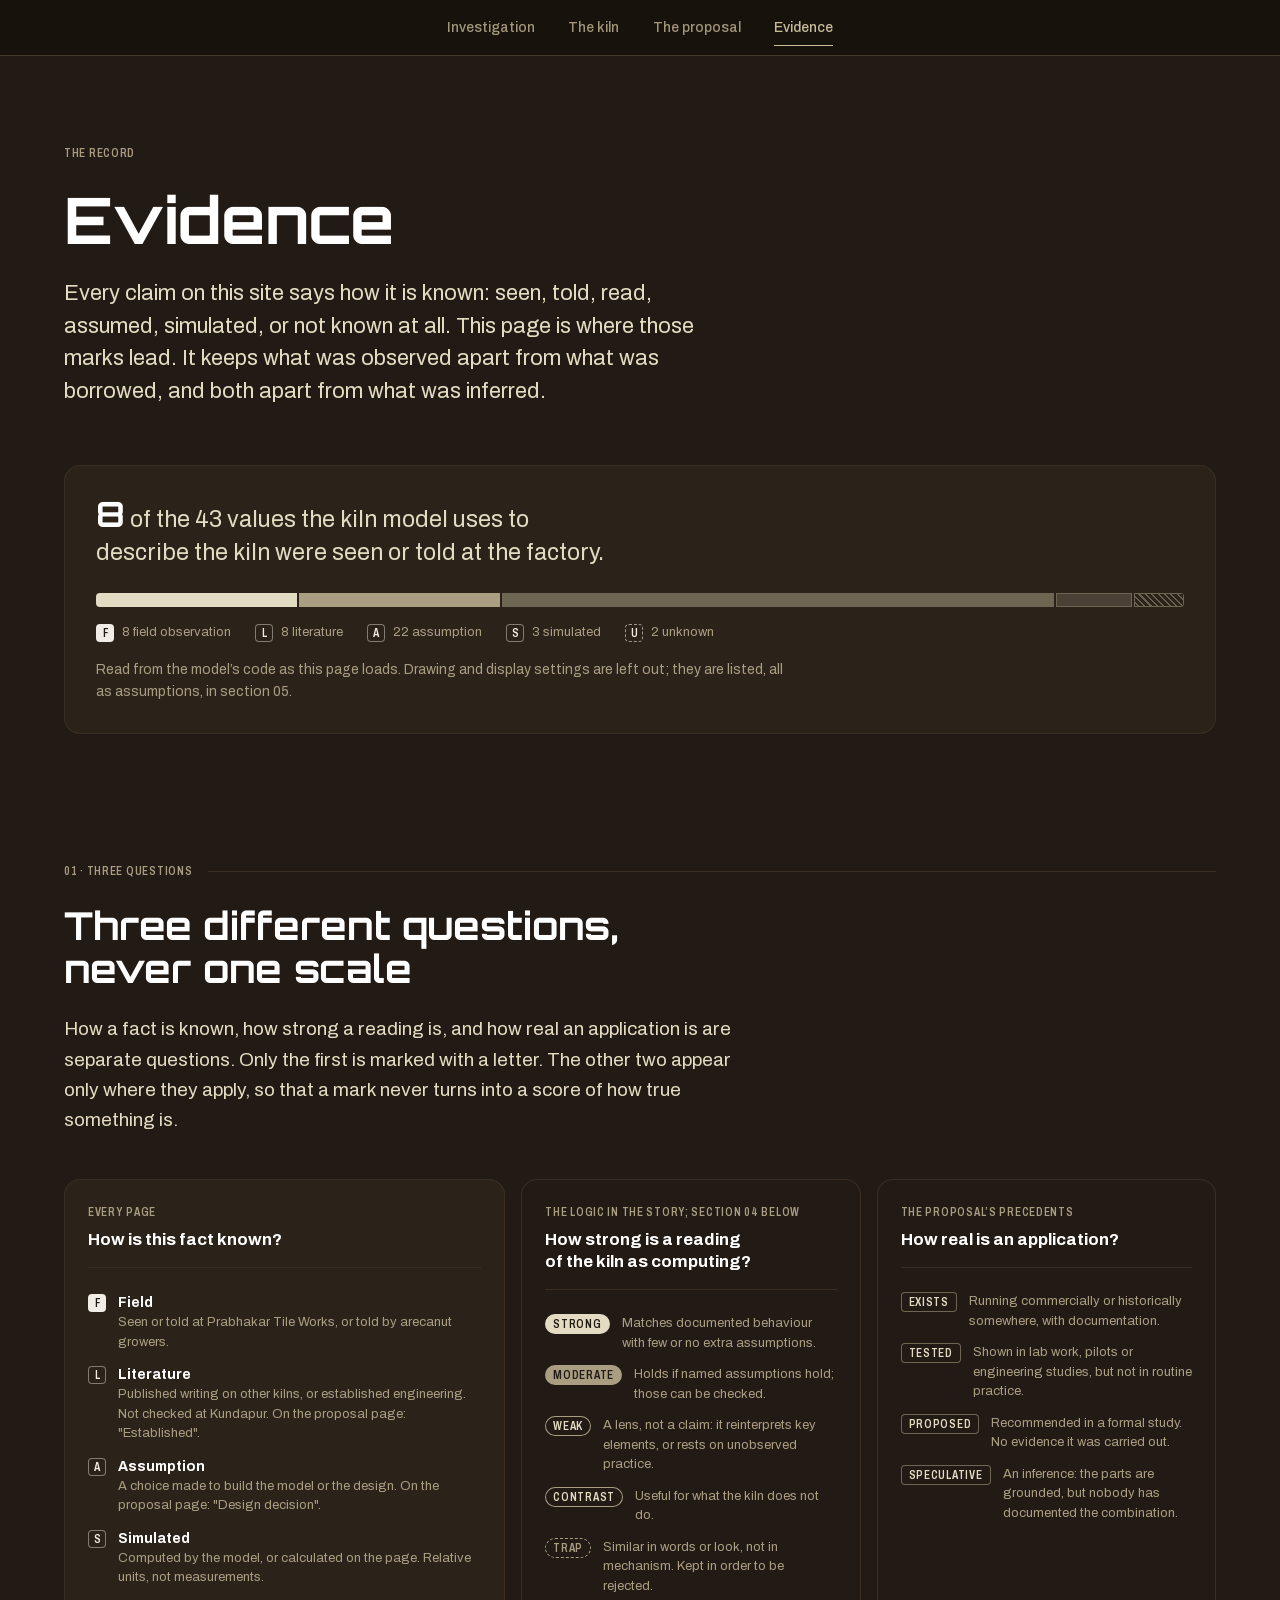
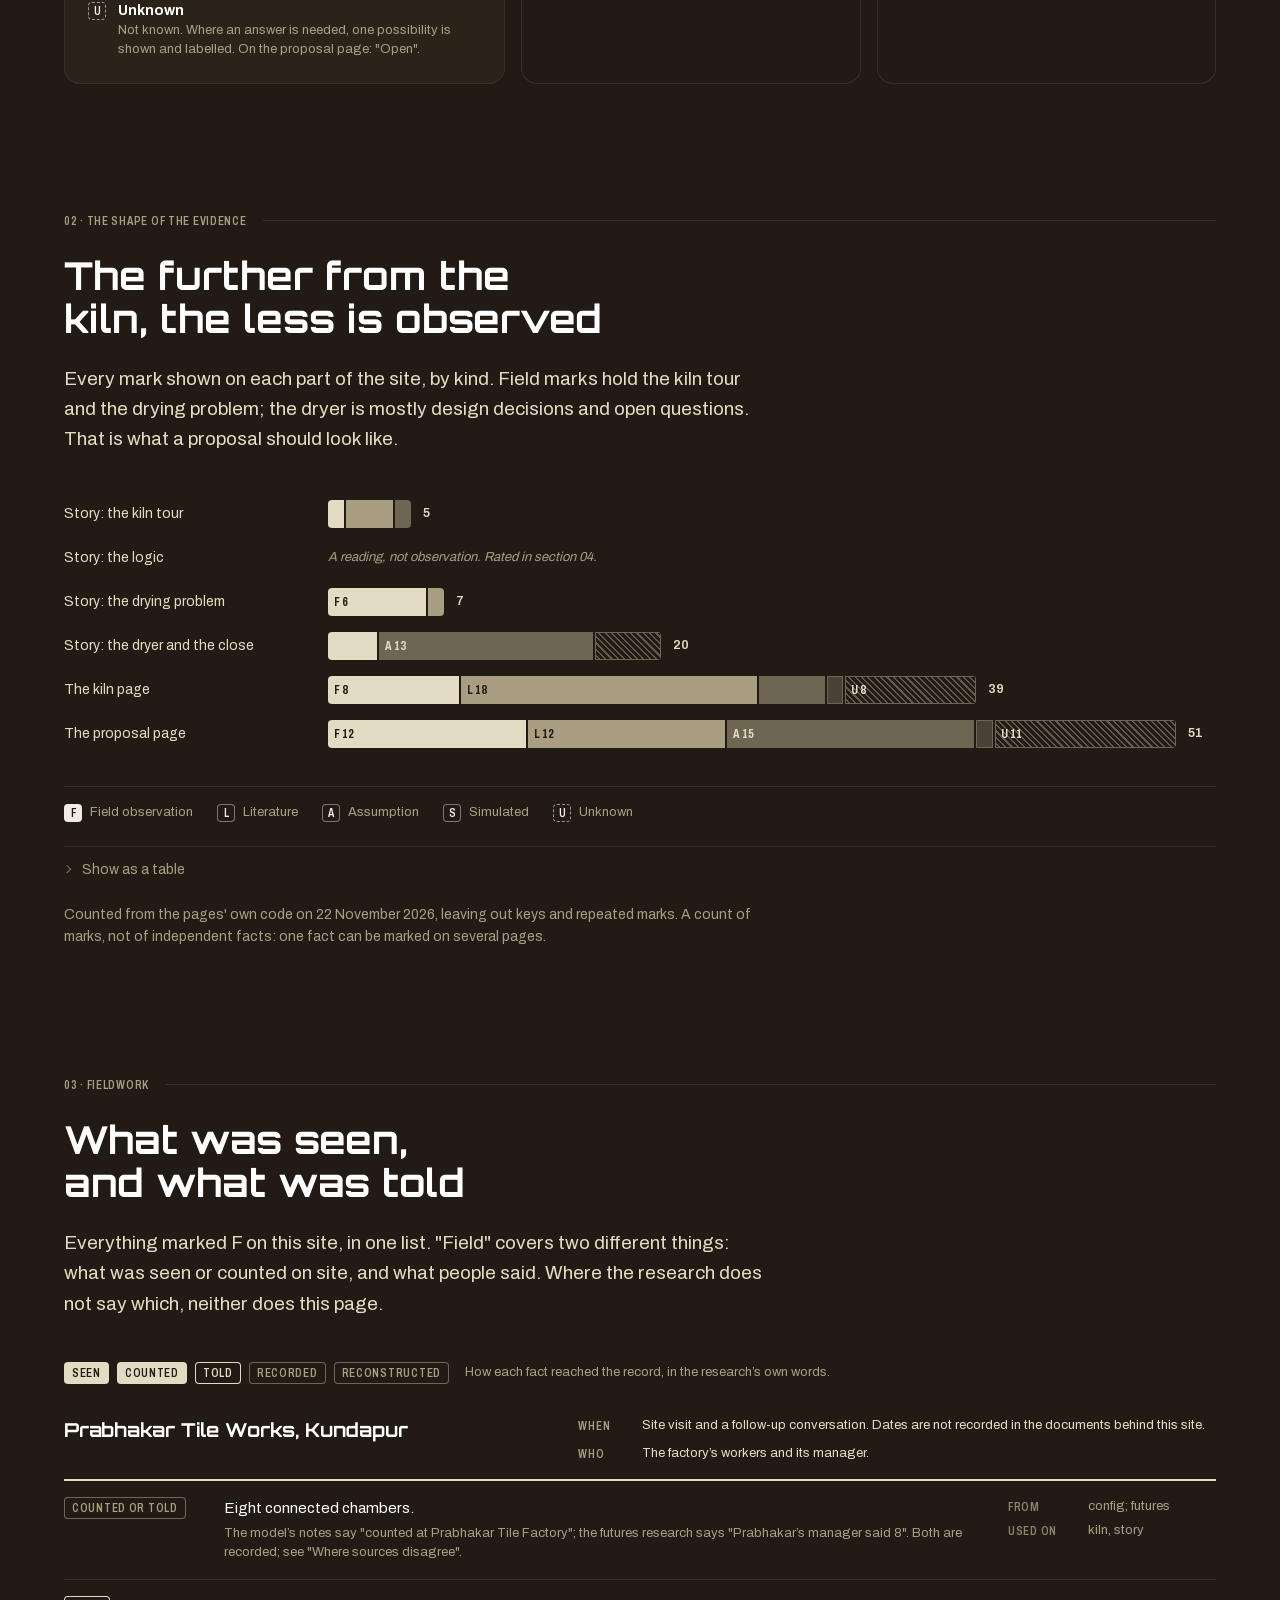
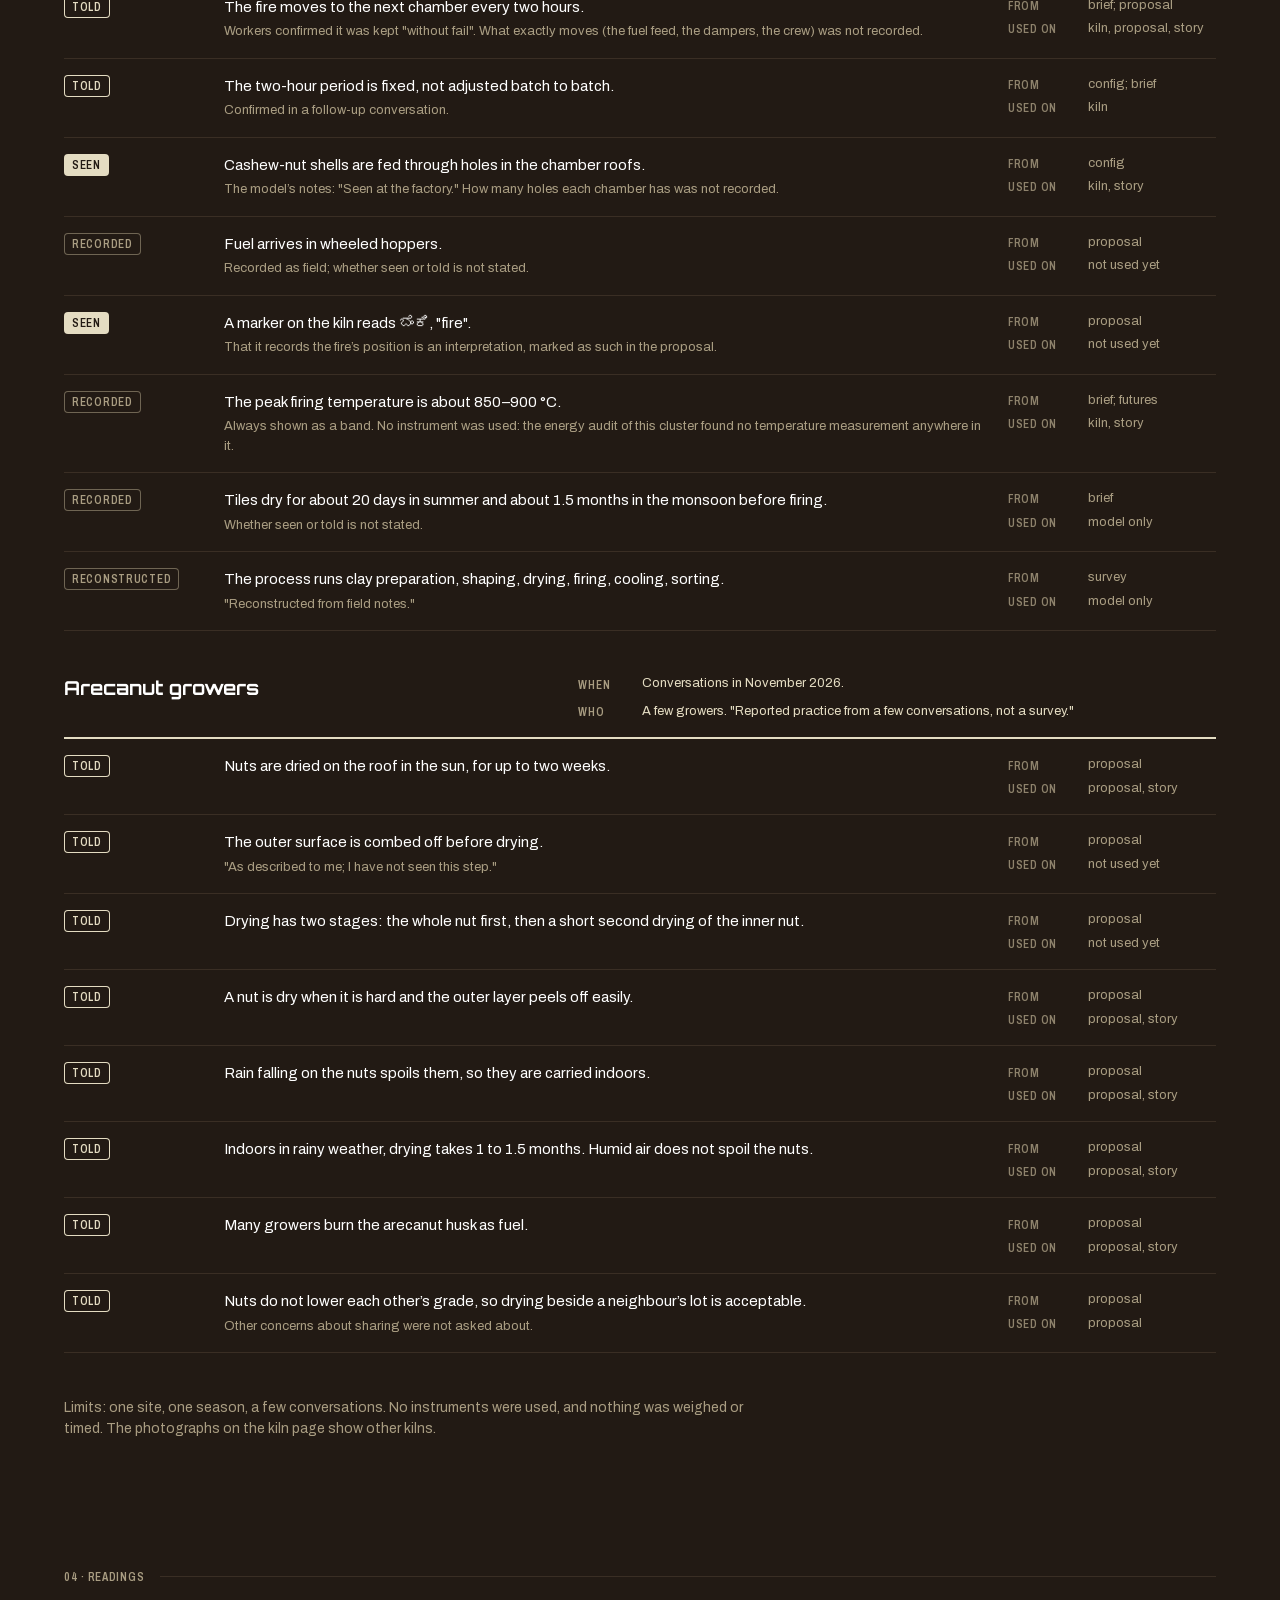
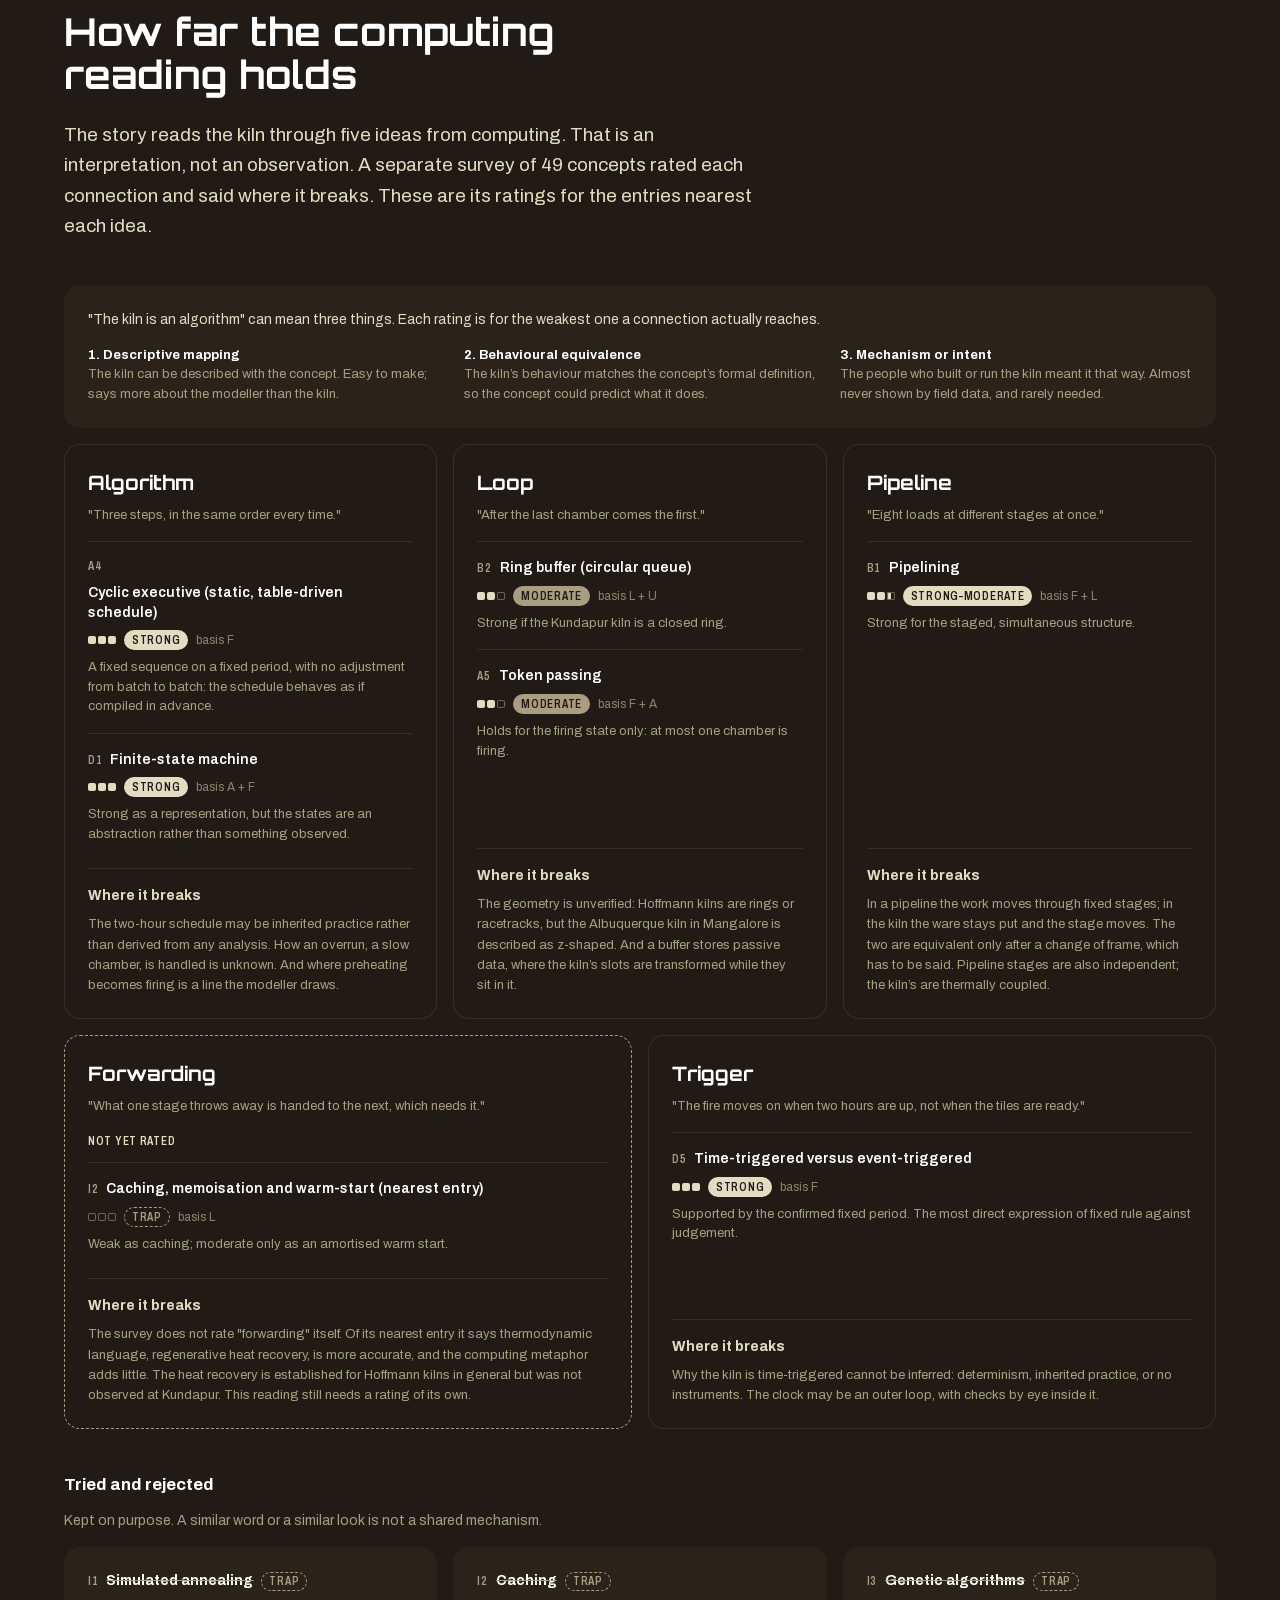
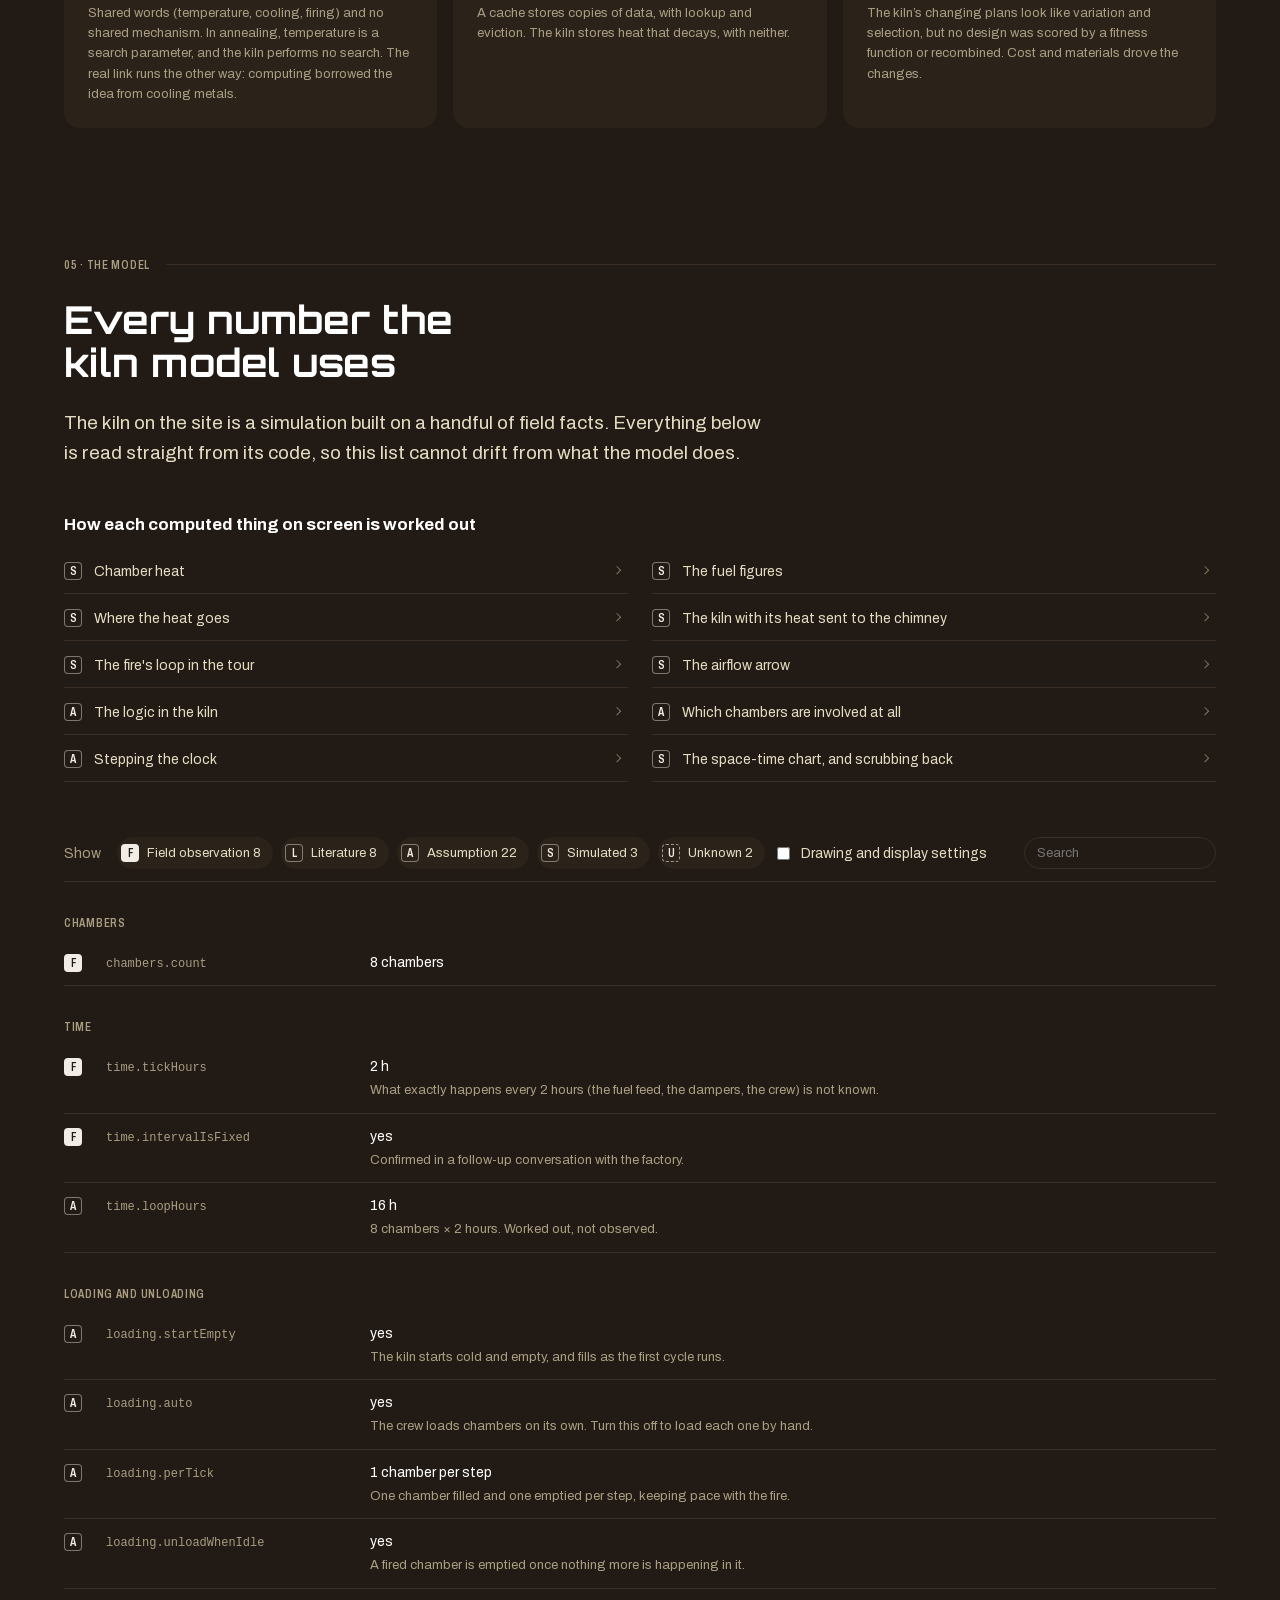
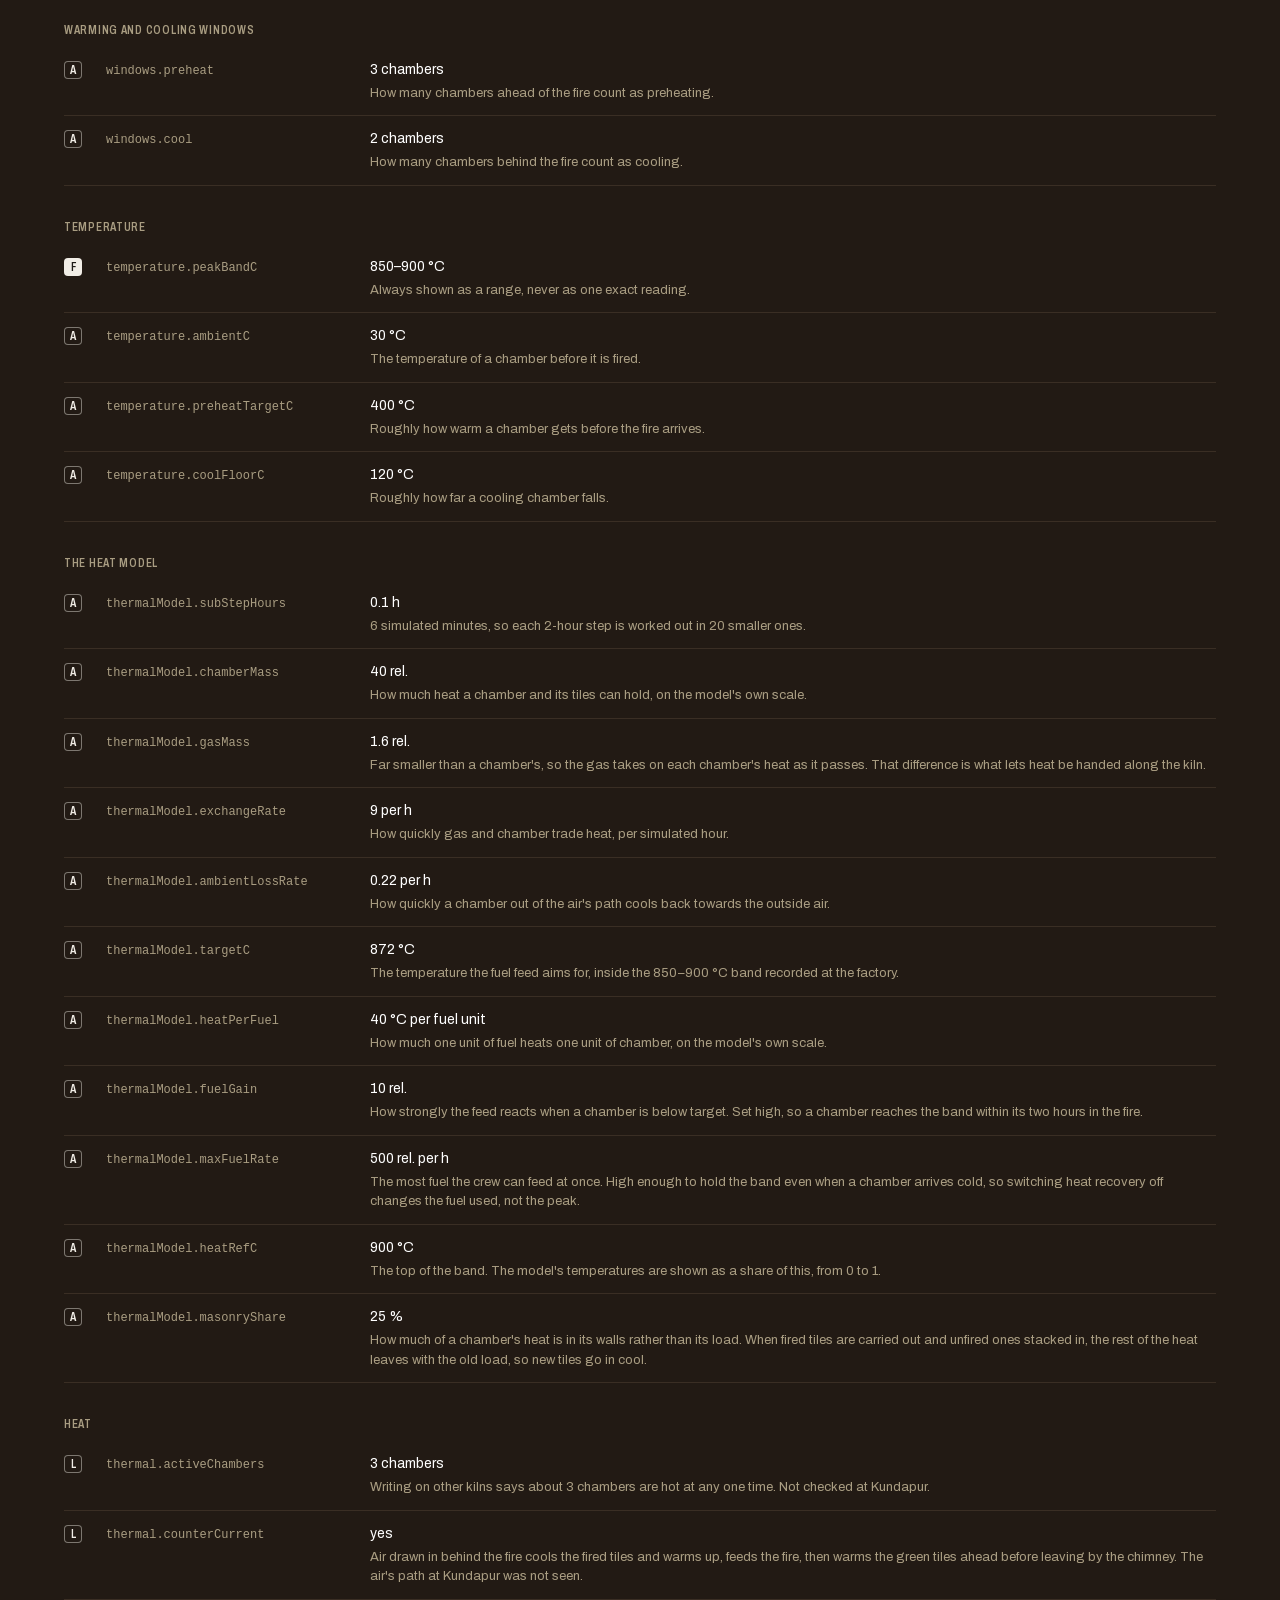
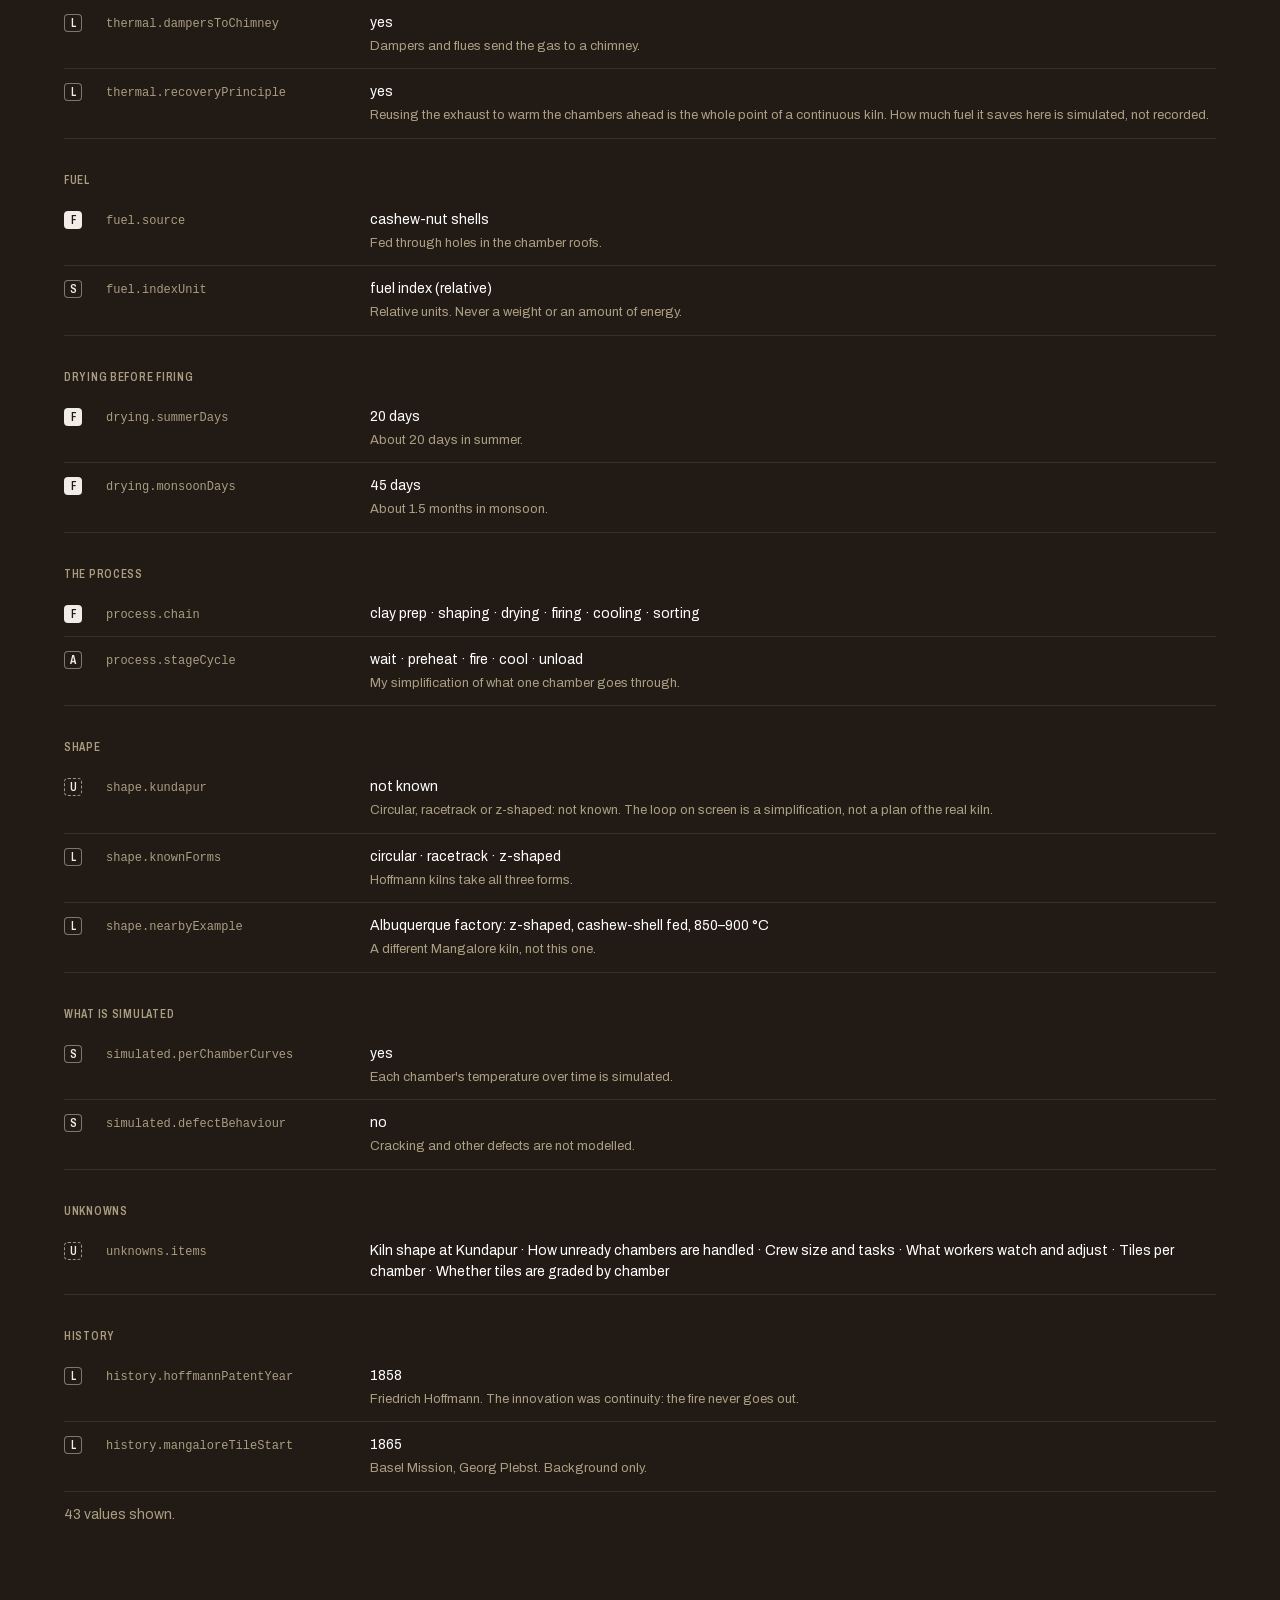
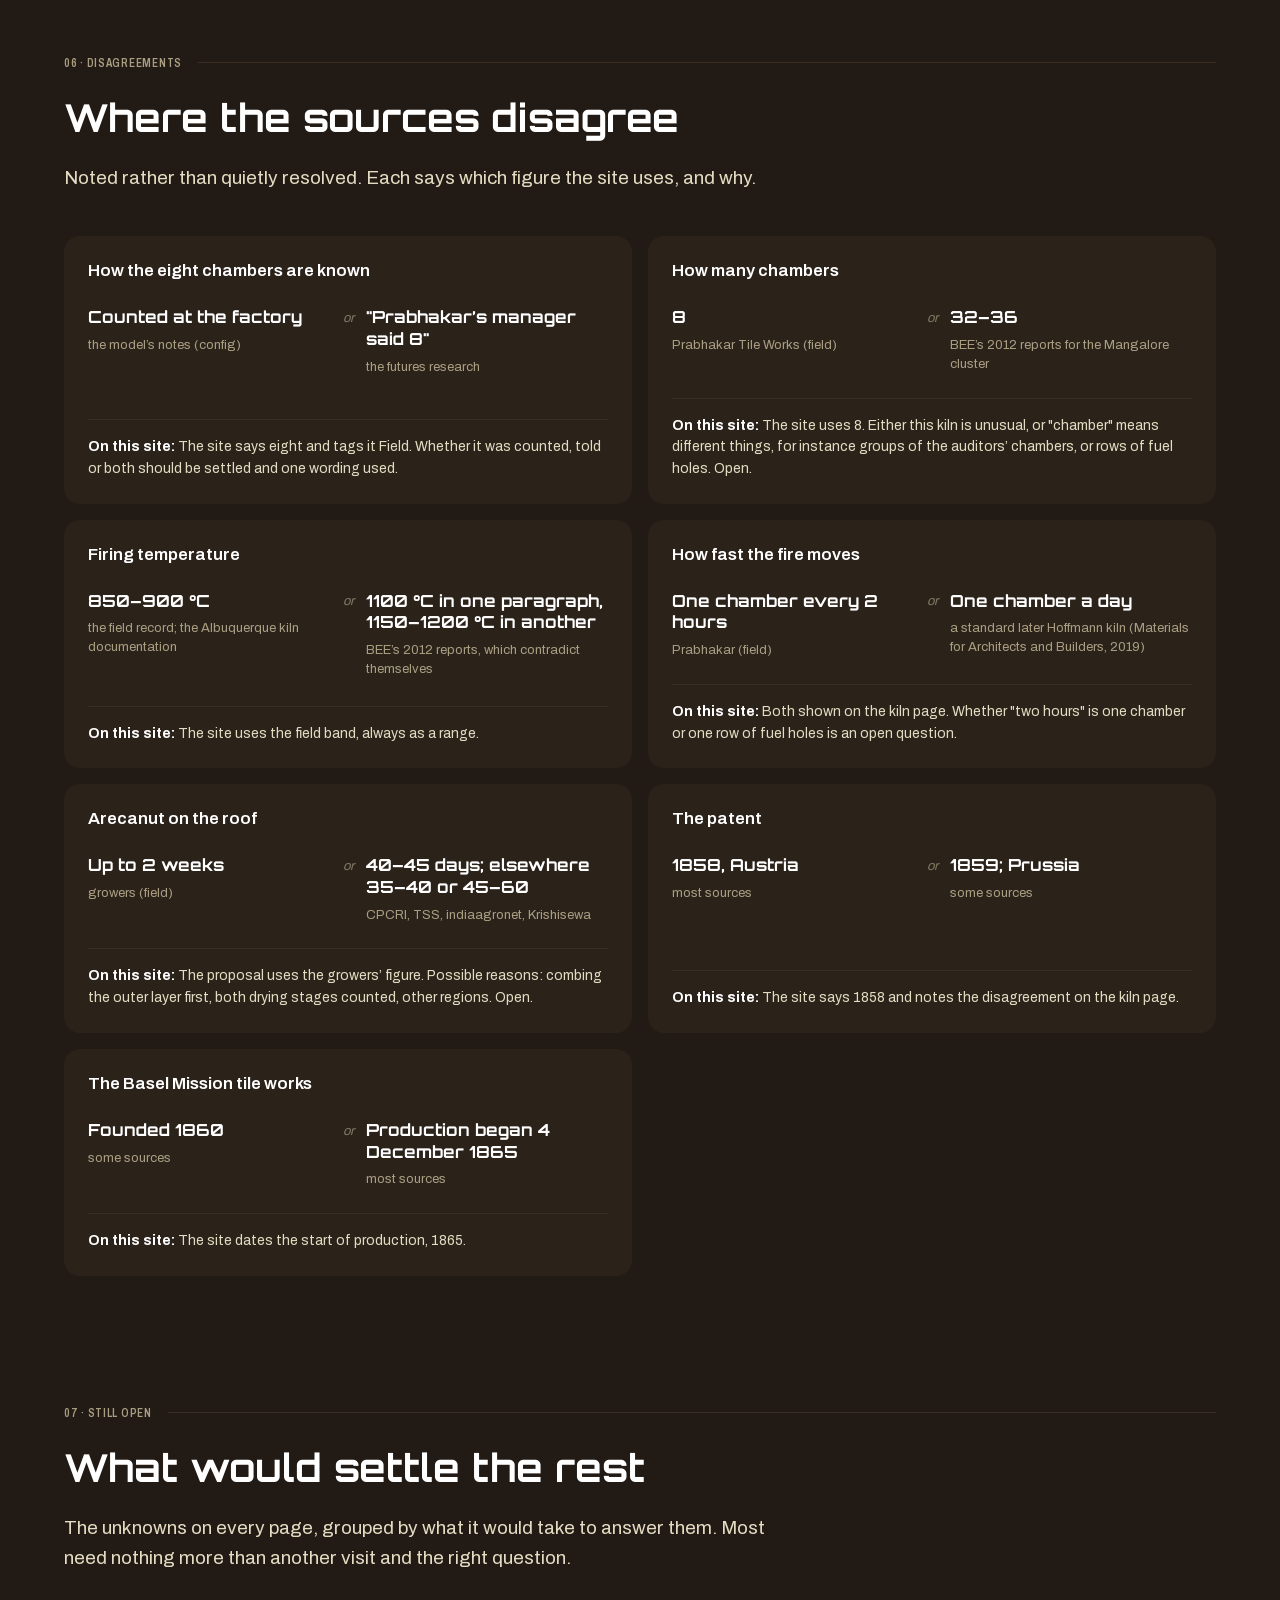
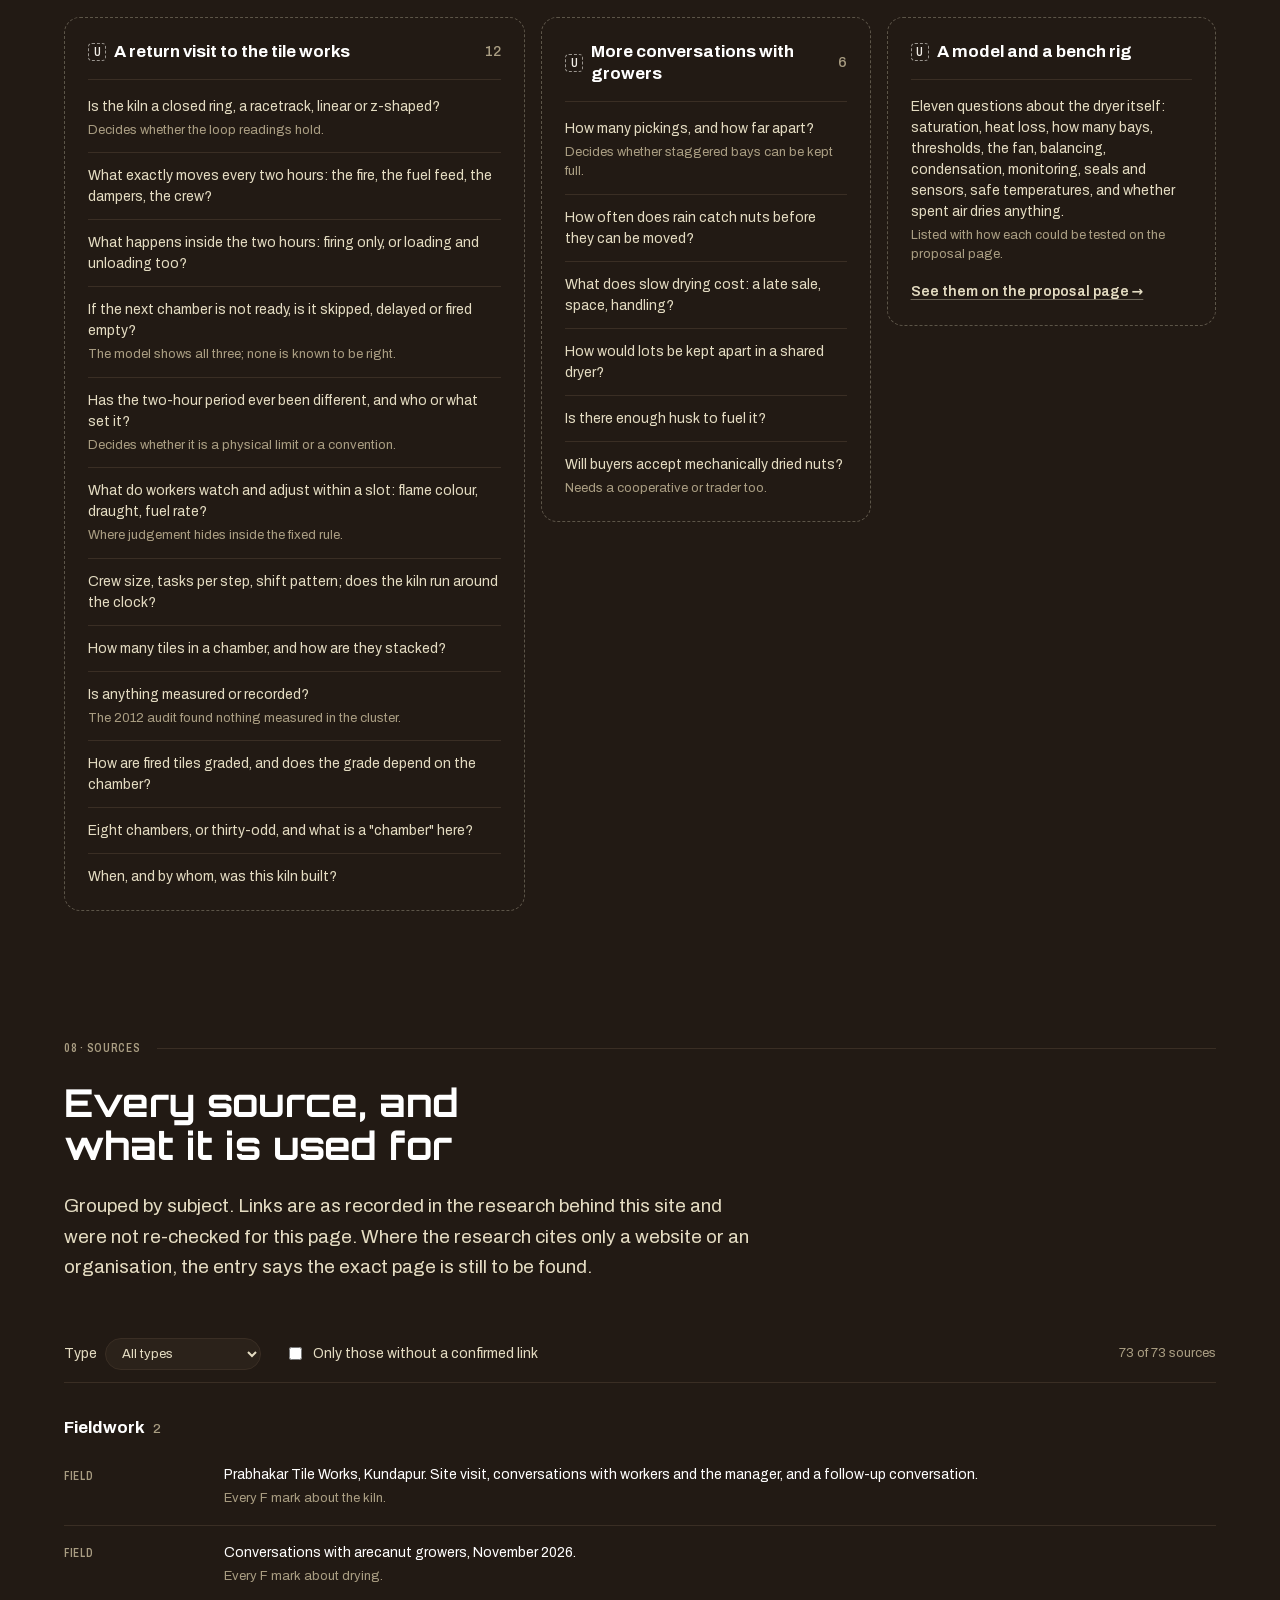
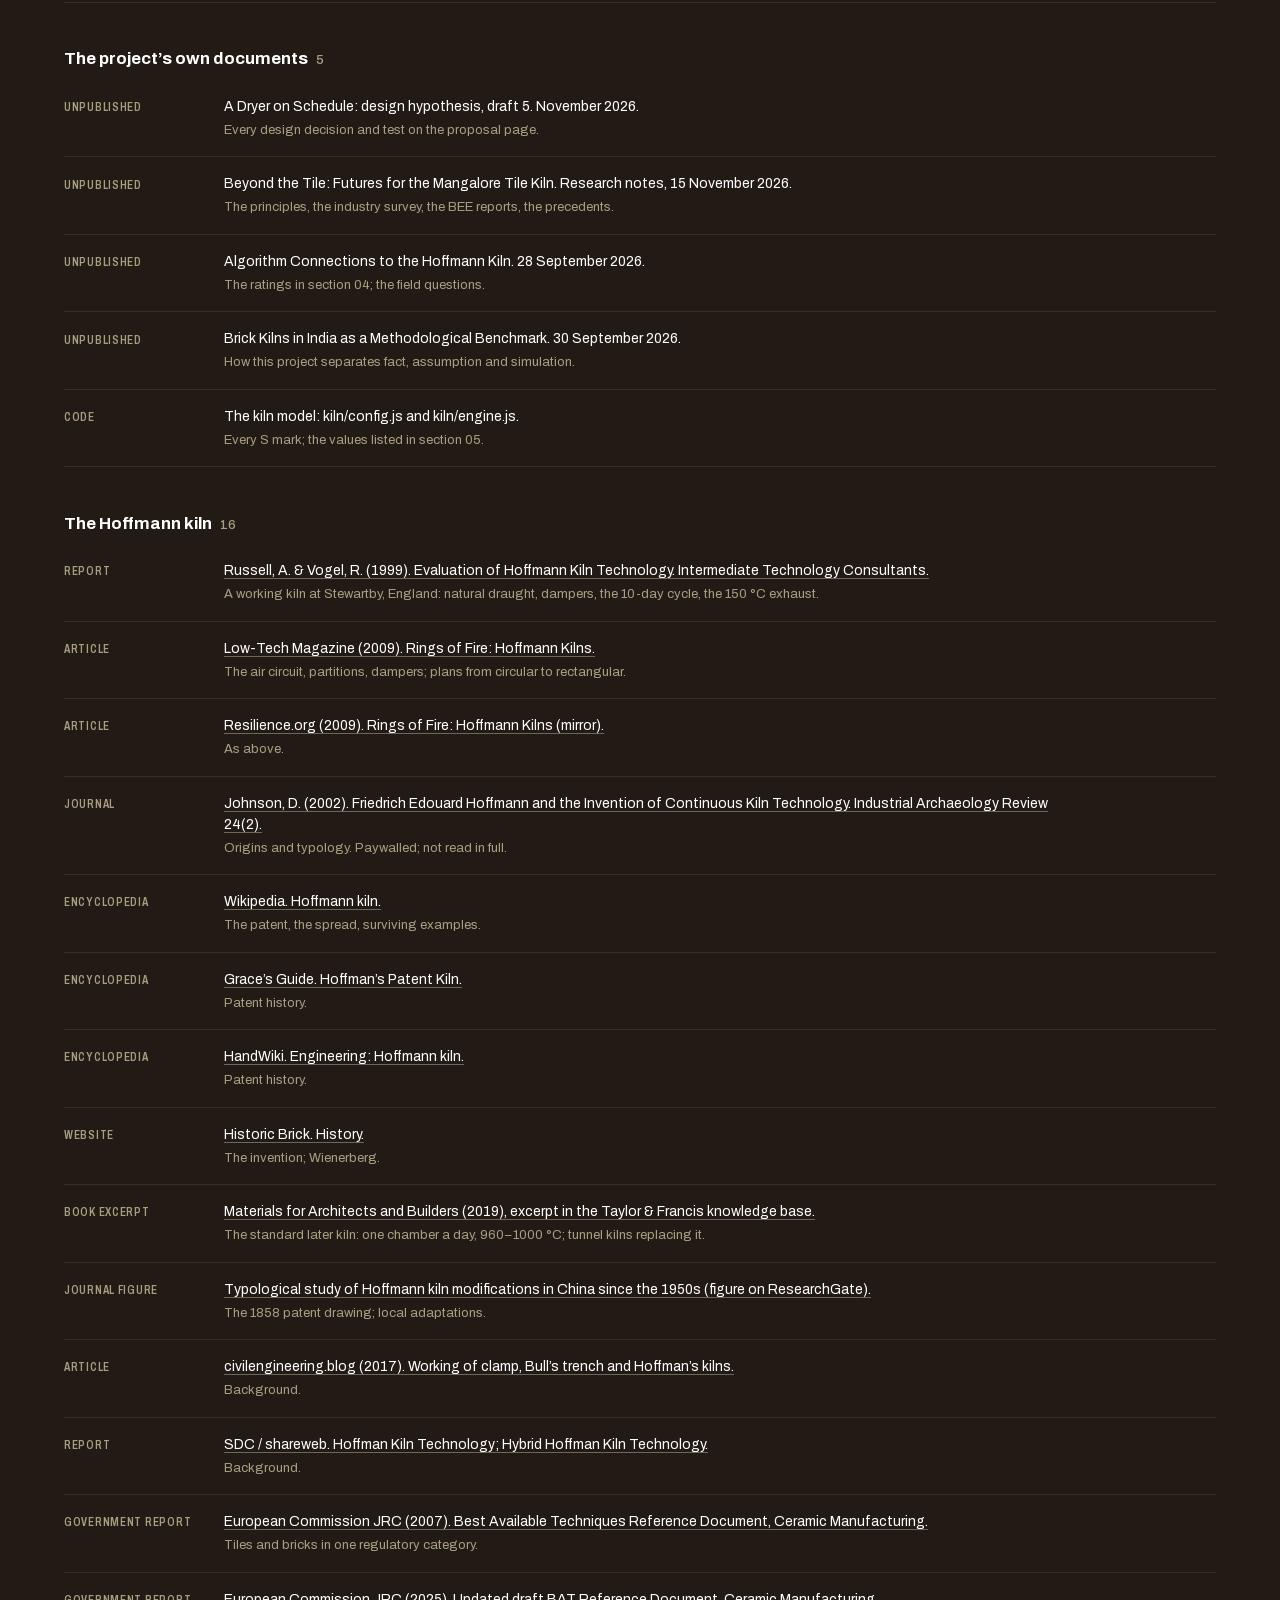
==== commit 0323fe0e: "Give the story a way on, a scroll cue, and a phone layout; add field photos The story: - It no longe" ====
--- a/kiln/evidence.html
+++ b/kiln/evidence.html
@@ -8,16 +8,16 @@
   <link rel="preload" href="./vendor/fonts/archivo.woff2" as="font" type="font/woff2" crossorigin>
   <link rel="preload" href="./vendor/fonts/orbitron.woff2" as="font" type="font/woff2" crossorigin>
   <!-- One stamp for every local file: run `python3 bump-version.py` after any change. -->
-  <link rel="stylesheet" href="site.css?v=20261123b">
-  <link rel="stylesheet" href="evidence-page.css?v=20261123b">
+  <link rel="stylesheet" href="site.css?v=20261123i">
+  <link rel="stylesheet" href="evidence-page.css?v=20261123i">
   <script type="importmap">
   {
     "imports": {
-      "./scroll.js": "./scroll.js?v=20261123b",
-      "./nav.js": "./nav.js?v=20261123b",
-      "./config.js": "./config.js?v=20261123b",
-      "./evidence-data.js": "./evidence-data.js?v=20261123b",
-      "./evidence-page.js": "./evidence-page.js?v=20261123b"
+      "./scroll.js": "./scroll.js?v=20261123i",
+      "./nav.js": "./nav.js?v=20261123i",
+      "./config.js": "./config.js?v=20261123i",
+      "./evidence-data.js": "./evidence-data.js?v=20261123i",
+      "./evidence-page.js": "./evidence-page.js?v=20261123i"
     }
   }
   </script>
